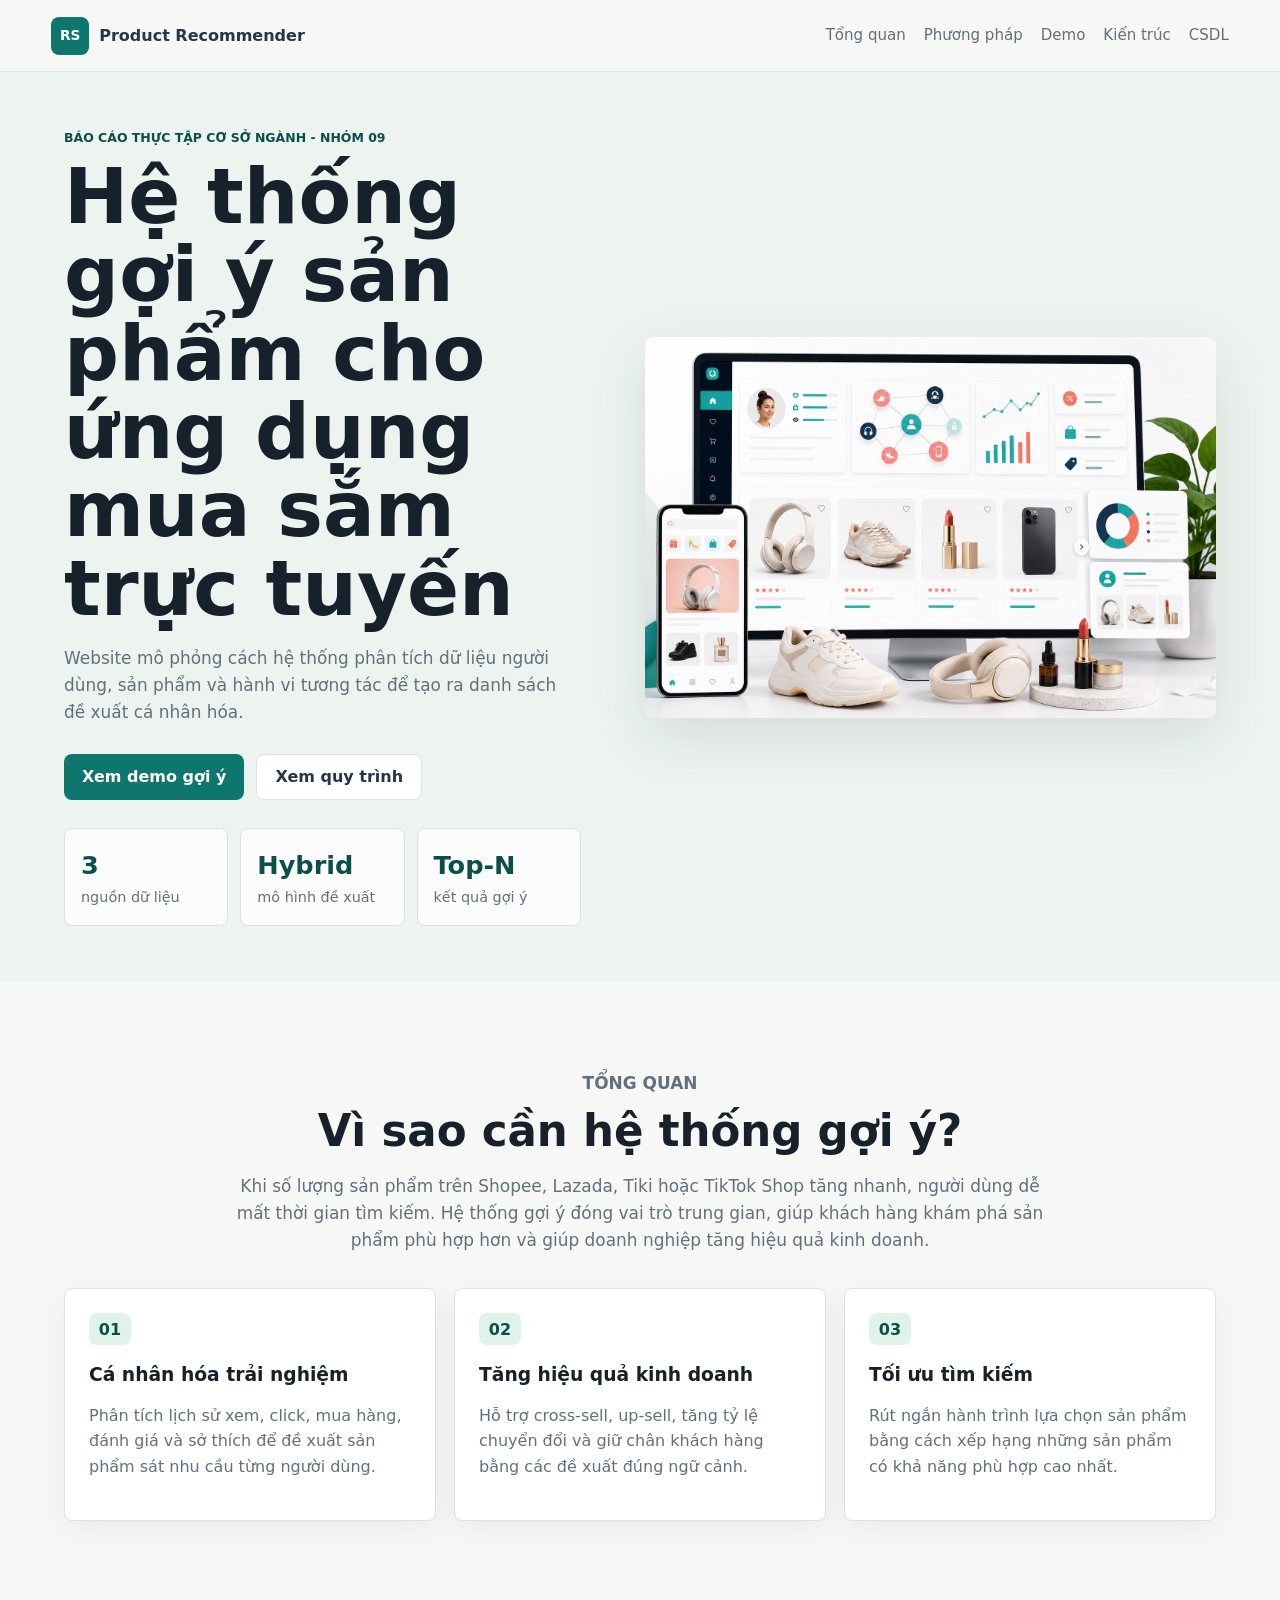
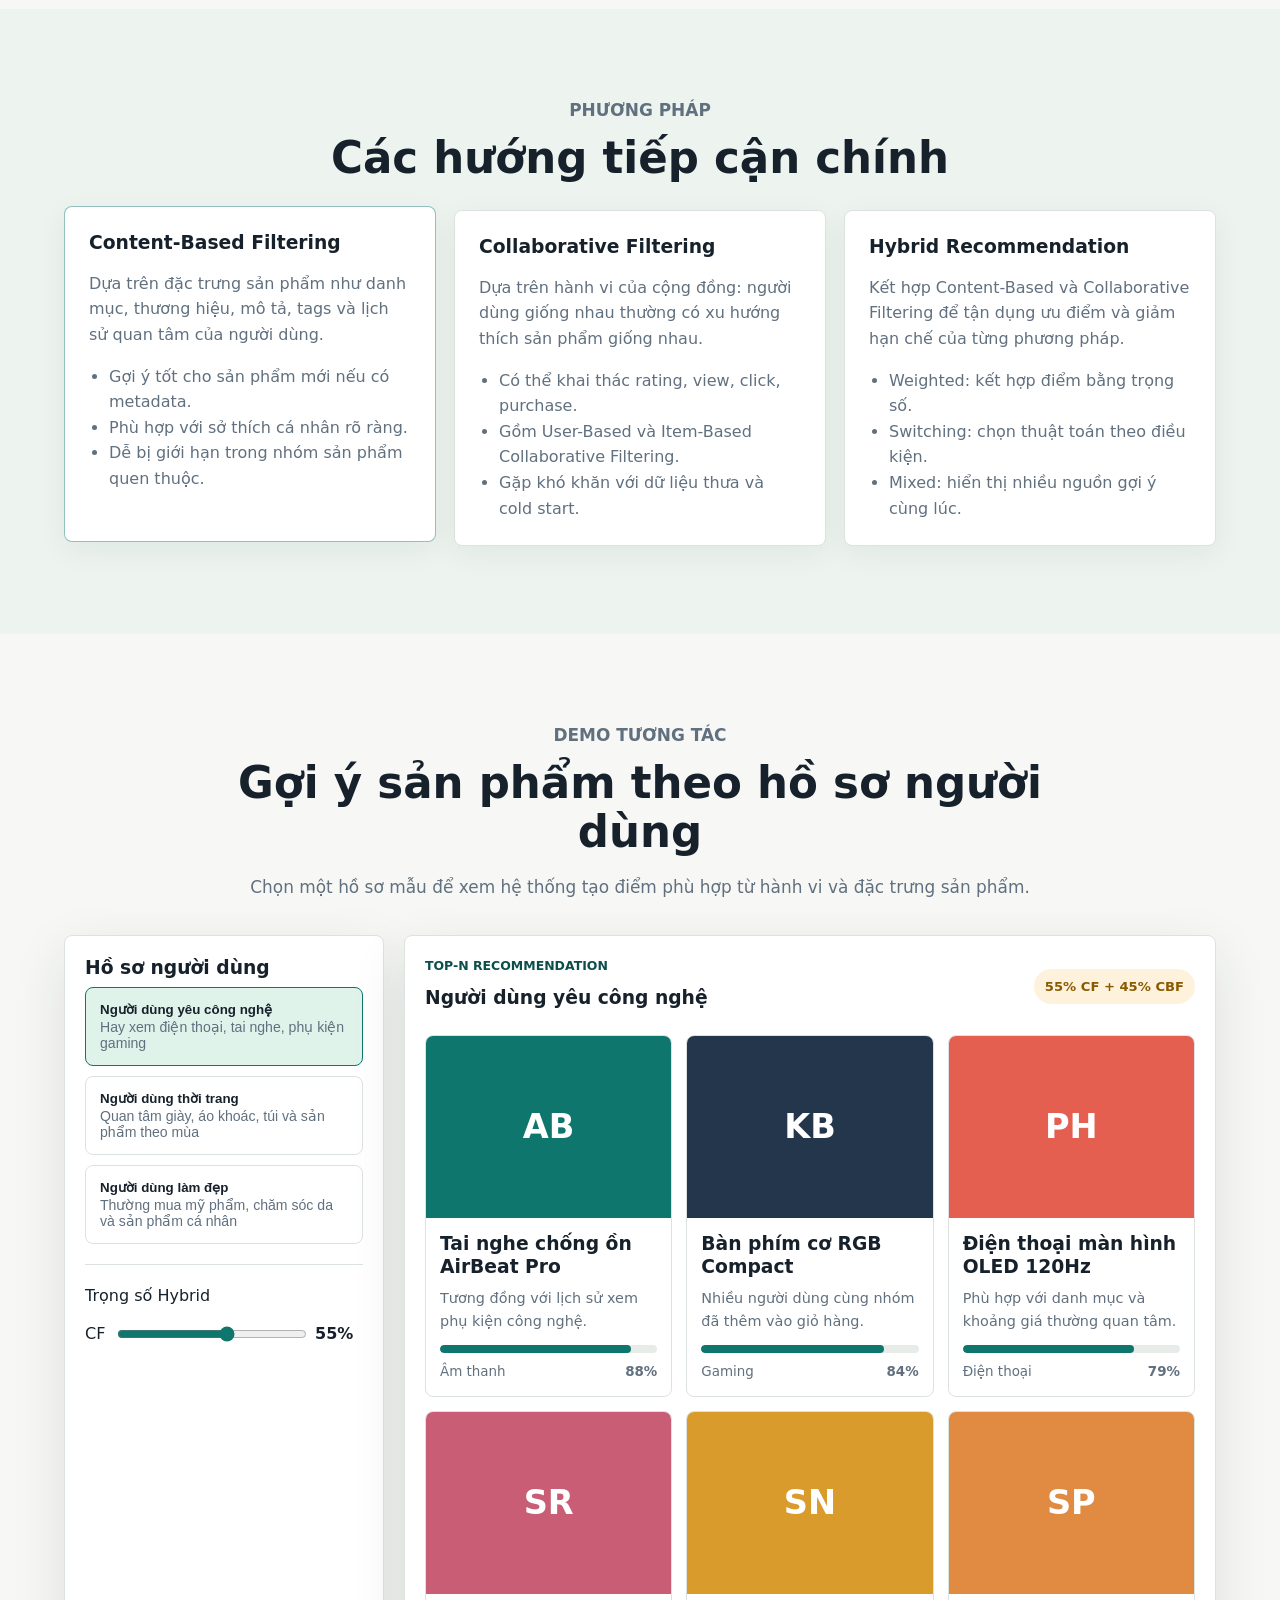
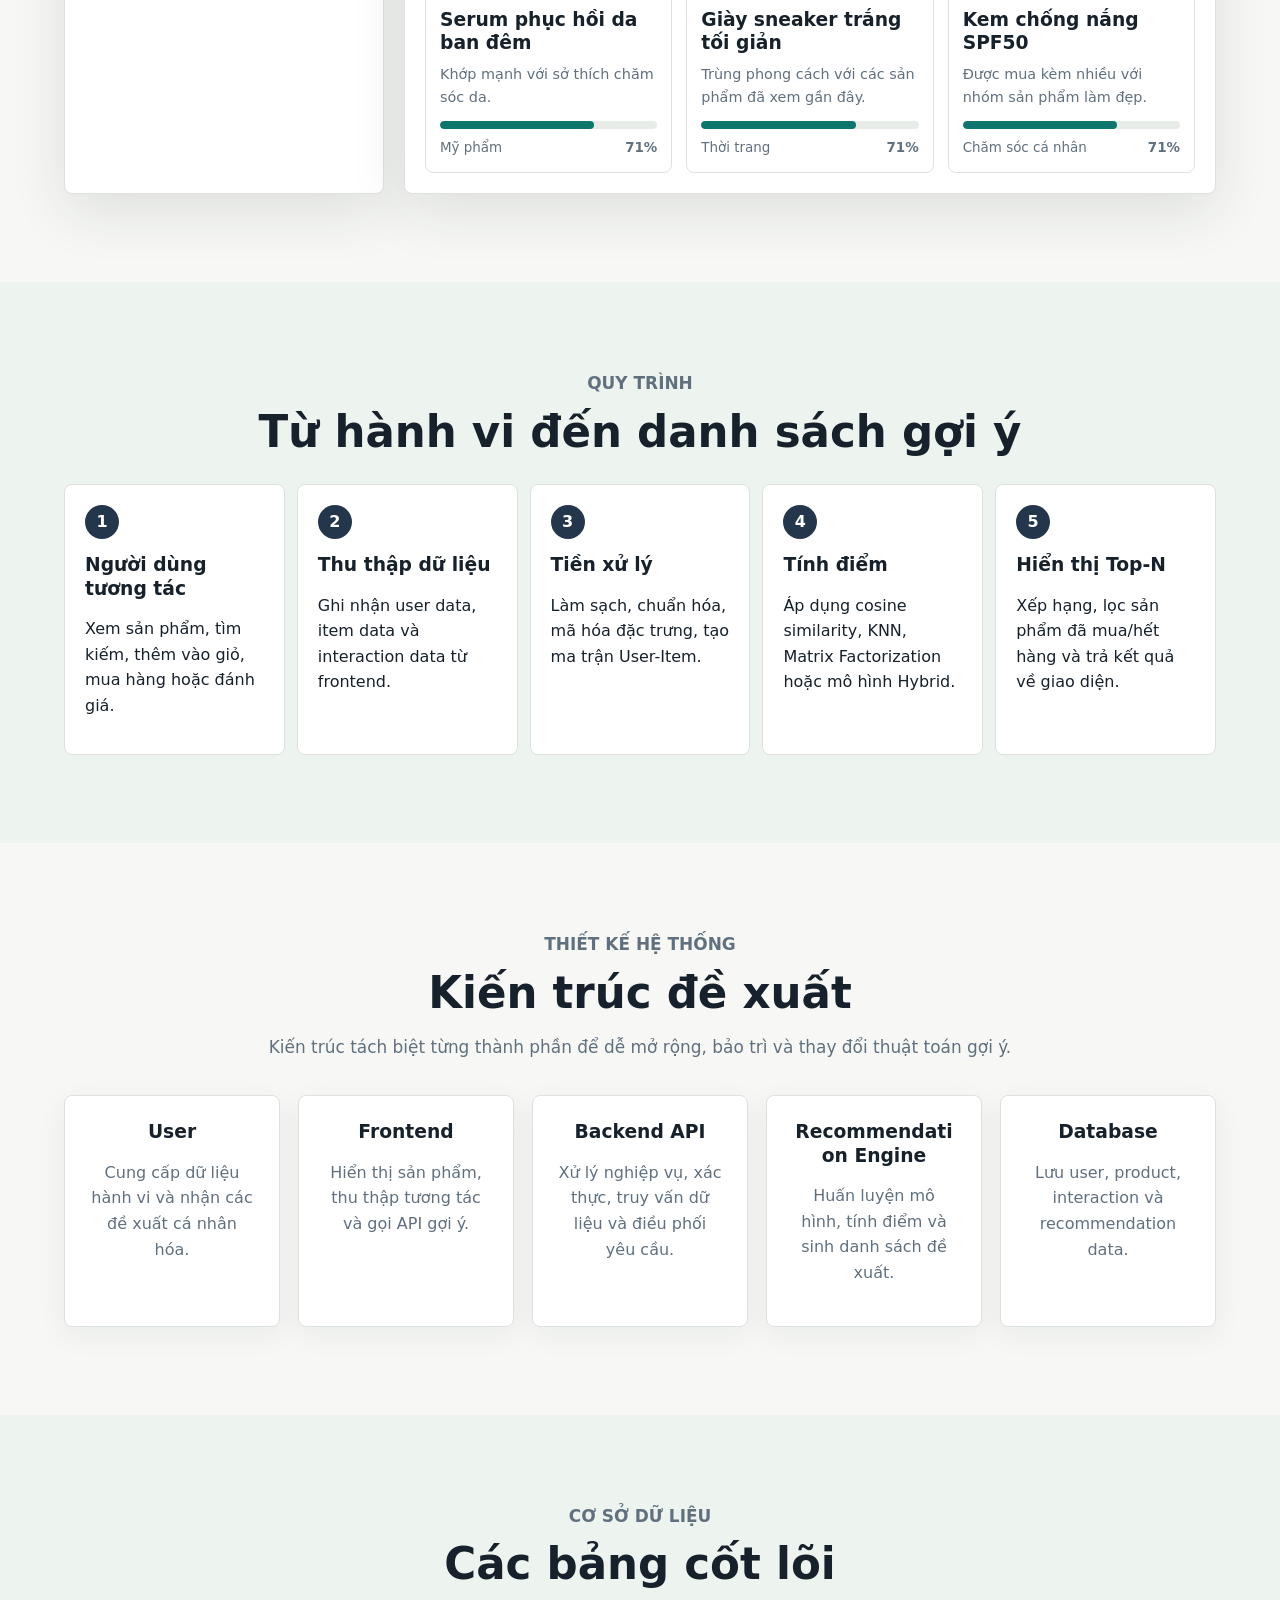
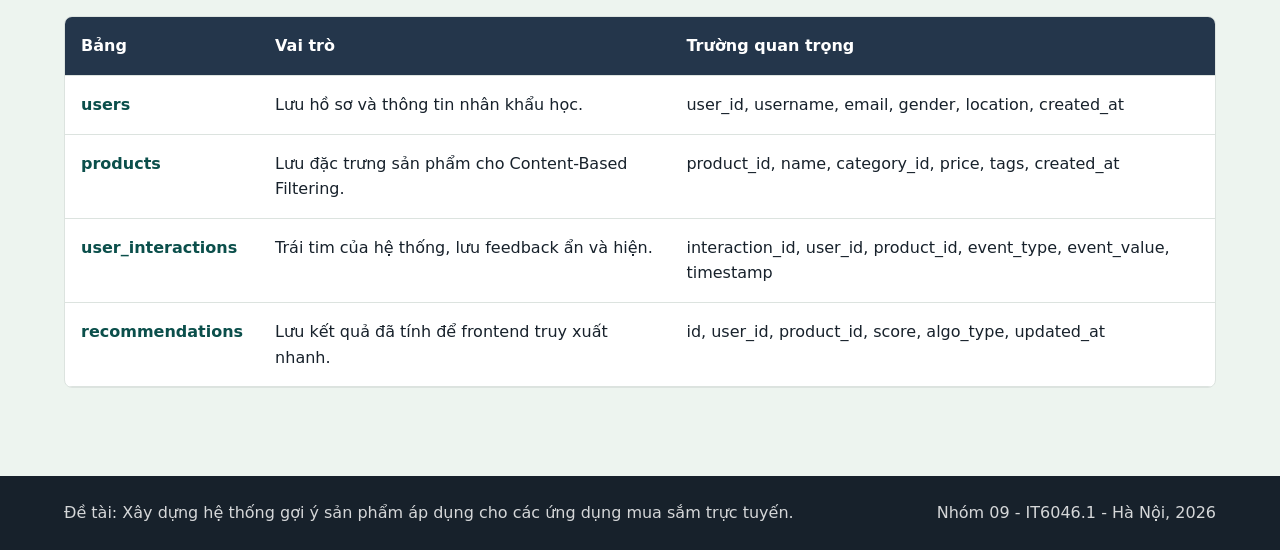
==== index.html @ 851f89ed "Add product recommendation website" ====
<!doctype html>
<html lang="vi">
  <head>
    <meta charset="UTF-8" />
    <meta name="viewport" content="width=device-width, initial-scale=1.0" />
    <title>Hệ thống gợi ý sản phẩm</title>
    <link rel="stylesheet" href="styles.css" />
  </head>
  <body>
    <header class="topbar">
      <a class="brand" href="#home" aria-label="Trang chủ">
        <span class="brand-mark">RS</span>
        <span>Product Recommender</span>
      </a>
      <nav aria-label="Điều hướng chính">
        <a href="#overview">Tổng quan</a>
        <a href="#methods">Phương pháp</a>
        <a href="#demo">Demo</a>
        <a href="#architecture">Kiến trúc</a>
        <a href="#database">CSDL</a>
      </nav>
    </header>

    <main id="home">
      <section class="hero section-band">
        <div class="hero-copy">
          <p class="eyebrow">Báo cáo thực tập cơ sở ngành - Nhóm 09</p>
          <h1>Hệ thống gợi ý sản phẩm cho ứng dụng mua sắm trực tuyến</h1>
          <p>
            Website mô phỏng cách hệ thống phân tích dữ liệu người dùng, sản phẩm và
            hành vi tương tác để tạo ra danh sách đề xuất cá nhân hóa.
          </p>
          <div class="hero-actions">
            <a class="primary-btn" href="#demo">Xem demo gợi ý</a>
            <a class="secondary-btn" href="#workflow">Xem quy trình</a>
          </div>
          <dl class="metrics" aria-label="Chỉ số nổi bật">
            <div>
              <dt>3</dt>
              <dd>nguồn dữ liệu</dd>
            </div>
            <div>
              <dt>Hybrid</dt>
              <dd>mô hình đề xuất</dd>
            </div>
            <div>
              <dt>Top-N</dt>
              <dd>kết quả gợi ý</dd>
            </div>
          </dl>
        </div>
        <figure class="hero-media">
          <img src="assets/recommendation-hero.png" alt="Giao diện minh họa hệ thống gợi ý sản phẩm" />
        </figure>
      </section>

      <section id="overview" class="section">
        <div class="section-heading">
          <p class="eyebrow">Tổng quan</p>
          <h2>Vì sao cần hệ thống gợi ý?</h2>
          <p>
            Khi số lượng sản phẩm trên Shopee, Lazada, Tiki hoặc TikTok Shop tăng nhanh,
            người dùng dễ mất thời gian tìm kiếm. Hệ thống gợi ý đóng vai trò trung gian,
            giúp khách hàng khám phá sản phẩm phù hợp hơn và giúp doanh nghiệp tăng hiệu
            quả kinh doanh.
          </p>
        </div>
        <div class="feature-grid">
          <article>
            <span class="mini-icon">01</span>
            <h3>Cá nhân hóa trải nghiệm</h3>
            <p>Phân tích lịch sử xem, click, mua hàng, đánh giá và sở thích để đề xuất sản phẩm sát nhu cầu từng người dùng.</p>
          </article>
          <article>
            <span class="mini-icon">02</span>
            <h3>Tăng hiệu quả kinh doanh</h3>
            <p>Hỗ trợ cross-sell, up-sell, tăng tỷ lệ chuyển đổi và giữ chân khách hàng bằng các đề xuất đúng ngữ cảnh.</p>
          </article>
          <article>
            <span class="mini-icon">03</span>
            <h3>Tối ưu tìm kiếm</h3>
            <p>Rút ngắn hành trình lựa chọn sản phẩm bằng cách xếp hạng những sản phẩm có khả năng phù hợp cao nhất.</p>
          </article>
        </div>
      </section>

      <section id="methods" class="section section-band">
        <div class="section-heading compact">
          <p class="eyebrow">Phương pháp</p>
          <h2>Các hướng tiếp cận chính</h2>
        </div>
        <div class="method-layout">
          <article class="method-card active" data-method="content">
            <h3>Content-Based Filtering</h3>
            <p>Dựa trên đặc trưng sản phẩm như danh mục, thương hiệu, mô tả, tags và lịch sử quan tâm của người dùng.</p>
            <ul>
              <li>Gợi ý tốt cho sản phẩm mới nếu có metadata.</li>
              <li>Phù hợp với sở thích cá nhân rõ ràng.</li>
              <li>Dễ bị giới hạn trong nhóm sản phẩm quen thuộc.</li>
            </ul>
          </article>
          <article class="method-card" data-method="collaborative">
            <h3>Collaborative Filtering</h3>
            <p>Dựa trên hành vi của cộng đồng: người dùng giống nhau thường có xu hướng thích sản phẩm giống nhau.</p>
            <ul>
              <li>Có thể khai thác rating, view, click, purchase.</li>
              <li>Gồm User-Based và Item-Based Collaborative Filtering.</li>
              <li>Gặp khó khăn với dữ liệu thưa và cold start.</li>
            </ul>
          </article>
          <article class="method-card" data-method="hybrid">
            <h3>Hybrid Recommendation</h3>
            <p>Kết hợp Content-Based và Collaborative Filtering để tận dụng ưu điểm và giảm hạn chế của từng phương pháp.</p>
            <ul>
              <li>Weighted: kết hợp điểm bằng trọng số.</li>
              <li>Switching: chọn thuật toán theo điều kiện.</li>
              <li>Mixed: hiển thị nhiều nguồn gợi ý cùng lúc.</li>
            </ul>
          </article>
        </div>
      </section>

      <section id="demo" class="section demo-section">
        <div class="section-heading">
          <p class="eyebrow">Demo tương tác</p>
          <h2>Gợi ý sản phẩm theo hồ sơ người dùng</h2>
          <p>Chọn một hồ sơ mẫu để xem hệ thống tạo điểm phù hợp từ hành vi và đặc trưng sản phẩm.</p>
        </div>
        <div class="demo-shell">
          <aside class="profile-panel" aria-label="Chọn hồ sơ người dùng">
            <h3>Hồ sơ người dùng</h3>
            <div class="profile-list" id="profileList"></div>
            <div class="score-box">
              <span>Trọng số Hybrid</span>
              <div class="weight-row">
                <label for="cfWeight">CF</label>
                <input id="cfWeight" type="range" min="20" max="80" value="55" />
                <strong id="weightValue">55%</strong>
              </div>
            </div>
          </aside>
          <section class="recommendation-panel" aria-live="polite">
            <div class="panel-header">
              <div>
                <p class="eyebrow">Top-N Recommendation</p>
                <h3 id="activeProfileName">Đang tải...</h3>
              </div>
              <span id="activeProfileTag" class="status-pill">Hybrid</span>
            </div>
            <div class="product-grid" id="productGrid"></div>
          </section>
        </div>
      </section>

      <section id="workflow" class="section section-band">
        <div class="section-heading compact">
          <p class="eyebrow">Quy trình</p>
          <h2>Từ hành vi đến danh sách gợi ý</h2>
        </div>
        <div class="timeline">
          <div><span>1</span><h3>Người dùng tương tác</h3><p>Xem sản phẩm, tìm kiếm, thêm vào giỏ, mua hàng hoặc đánh giá.</p></div>
          <div><span>2</span><h3>Thu thập dữ liệu</h3><p>Ghi nhận user data, item data và interaction data từ frontend.</p></div>
          <div><span>3</span><h3>Tiền xử lý</h3><p>Làm sạch, chuẩn hóa, mã hóa đặc trưng, tạo ma trận User-Item.</p></div>
          <div><span>4</span><h3>Tính điểm</h3><p>Áp dụng cosine similarity, KNN, Matrix Factorization hoặc mô hình Hybrid.</p></div>
          <div><span>5</span><h3>Hiển thị Top-N</h3><p>Xếp hạng, lọc sản phẩm đã mua/hết hàng và trả kết quả về giao diện.</p></div>
        </div>
      </section>

      <section id="architecture" class="section">
        <div class="section-heading">
          <p class="eyebrow">Thiết kế hệ thống</p>
          <h2>Kiến trúc đề xuất</h2>
          <p>Kiến trúc tách biệt từng thành phần để dễ mở rộng, bảo trì và thay đổi thuật toán gợi ý.</p>
        </div>
        <div class="architecture">
          <article><h3>User</h3><p>Cung cấp dữ liệu hành vi và nhận các đề xuất cá nhân hóa.</p></article>
          <article><h3>Frontend</h3><p>Hiển thị sản phẩm, thu thập tương tác và gọi API gợi ý.</p></article>
          <article><h3>Backend API</h3><p>Xử lý nghiệp vụ, xác thực, truy vấn dữ liệu và điều phối yêu cầu.</p></article>
          <article><h3>Recommendation Engine</h3><p>Huấn luyện mô hình, tính điểm và sinh danh sách đề xuất.</p></article>
          <article><h3>Database</h3><p>Lưu user, product, interaction và recommendation data.</p></article>
        </div>
      </section>

      <section id="database" class="section section-band">
        <div class="section-heading compact">
          <p class="eyebrow">Cơ sở dữ liệu</p>
          <h2>Các bảng cốt lõi</h2>
        </div>
        <div class="table-wrap">
          <table>
            <thead>
              <tr>
                <th>Bảng</th>
                <th>Vai trò</th>
                <th>Trường quan trọng</th>
              </tr>
            </thead>
            <tbody>
              <tr>
                <td>users</td>
                <td>Lưu hồ sơ và thông tin nhân khẩu học.</td>
                <td>user_id, username, email, gender, location, created_at</td>
              </tr>
              <tr>
                <td>products</td>
                <td>Lưu đặc trưng sản phẩm cho Content-Based Filtering.</td>
                <td>product_id, name, category_id, price, tags, created_at</td>
              </tr>
              <tr>
                <td>user_interactions</td>
                <td>Trái tim của hệ thống, lưu feedback ẩn và hiện.</td>
                <td>interaction_id, user_id, product_id, event_type, event_value, timestamp</td>
              </tr>
              <tr>
                <td>recommendations</td>
                <td>Lưu kết quả đã tính để frontend truy xuất nhanh.</td>
                <td>id, user_id, product_id, score, algo_type, updated_at</td>
              </tr>
            </tbody>
          </table>
        </div>
      </section>
    </main>

    <footer class="footer">
      <p>Đề tài: Xây dựng hệ thống gợi ý sản phẩm áp dụng cho các ứng dụng mua sắm trực tuyến.</p>
      <p>Nhóm 09 - IT6046.1 - Hà Nội, 2026</p>
    </footer>

    <script src="script.js"></script>
  </body>
</html>
---- styles.css ----
:root {
  --bg: #f7f8f5;
  --surface: #ffffff;
  --ink: #17212b;
  --muted: #61707f;
  --line: #dce3df;
  --teal: #0f766e;
  --teal-dark: #0b4f4b;
  --coral: #e45f4f;
  --amber: #d99b2b;
  --navy: #24364b;
  --mint: #dff3eb;
  --shadow: 0 18px 55px rgba(23, 33, 43, 0.11);
}

* {
  box-sizing: border-box;
}

html {
  scroll-behavior: smooth;
}

body {
  margin: 0;
  background: var(--bg);
  color: var(--ink);
  font-family: Inter, ui-sans-serif, system-ui, -apple-system, BlinkMacSystemFont, "Segoe UI", sans-serif;
  line-height: 1.6;
  overflow-x: hidden;
}

a {
  color: inherit;
  text-decoration: none;
}

.topbar {
  position: sticky;
  top: 0;
  z-index: 20;
  display: flex;
  align-items: center;
  justify-content: space-between;
  gap: 24px;
  min-height: 72px;
  padding: 12px clamp(18px, 4vw, 56px);
  background: rgba(247, 248, 245, 0.92);
  border-bottom: 1px solid rgba(220, 227, 223, 0.8);
  backdrop-filter: blur(18px);
}

.brand {
  display: inline-flex;
  align-items: center;
  gap: 10px;
  font-weight: 800;
  color: var(--navy);
}

.brand-mark {
  display: grid;
  place-items: center;
  width: 38px;
  height: 38px;
  border-radius: 8px;
  background: var(--teal);
  color: white;
  font-size: 0.86rem;
}

nav {
  display: flex;
  flex-wrap: wrap;
  justify-content: flex-end;
  gap: 8px 18px;
  color: var(--muted);
  font-size: 0.94rem;
}

nav a:hover {
  color: var(--teal-dark);
}

.section,
.section-band {
  padding: clamp(52px, 7vw, 88px) clamp(18px, 5vw, 72px);
}

.section-band {
  background: #edf4ef;
}

.hero {
  display: grid;
  grid-template-columns: minmax(0, 0.95fr) minmax(360px, 1.05fr);
  align-items: center;
  gap: clamp(30px, 5vw, 68px);
  min-height: calc(100vh - 72px);
  padding-top: clamp(34px, 5vw, 56px);
  padding-bottom: clamp(34px, 5vw, 56px);
}

.hero-copy {
  max-width: 690px;
}

.eyebrow {
  margin: 0 0 10px;
  color: var(--teal-dark);
  font-size: 0.78rem;
  font-weight: 800;
  letter-spacing: 0;
  text-transform: uppercase;
}

h1,
h2,
h3,
p {
  overflow-wrap: anywhere;
}

h1 {
  margin: 0;
  font-size: clamp(2.25rem, 6vw, 5.2rem);
  line-height: 1.02;
  letter-spacing: 0;
  color: var(--ink);
}

h2 {
  margin: 0;
  font-size: clamp(1.8rem, 3.4vw, 3rem);
  line-height: 1.12;
  letter-spacing: 0;
}

h3 {
  margin: 0 0 8px;
  line-height: 1.25;
}

.hero-copy > p:not(.eyebrow),
.section-heading p {
  color: var(--muted);
  font-size: 1.06rem;
}

.hero-actions {
  display: flex;
  flex-wrap: wrap;
  gap: 12px;
  margin: 28px 0;
}

.primary-btn,
.secondary-btn {
  display: inline-flex;
  align-items: center;
  justify-content: center;
  min-height: 46px;
  padding: 0 18px;
  border-radius: 8px;
  font-weight: 800;
}

.primary-btn {
  background: var(--teal);
  color: #fff;
}

.secondary-btn {
  border: 1px solid var(--line);
  background: #fff;
  color: var(--navy);
}

.metrics {
  display: grid;
  grid-template-columns: repeat(3, minmax(0, 1fr));
  gap: 12px;
  max-width: 560px;
  margin: 0;
}

.metrics div {
  padding: 16px;
  border: 1px solid var(--line);
  border-radius: 8px;
  background: rgba(255, 255, 255, 0.78);
}

.metrics dt {
  font-size: clamp(1.35rem, 2vw, 1.8rem);
  font-weight: 900;
  color: var(--teal-dark);
}

.metrics dd {
  margin: 0;
  color: var(--muted);
  font-size: 0.9rem;
}

.hero-media {
  margin: 0;
}

.hero-media img {
  display: block;
  width: 100%;
  min-height: 360px;
  max-height: 640px;
  object-fit: cover;
  border-radius: 8px;
  box-shadow: var(--shadow);
}

.section-heading {
  max-width: 820px;
  margin: 0 auto 34px;
  text-align: center;
}

.section-heading.compact {
  margin-bottom: 28px;
}

.feature-grid,
.method-layout,
.architecture {
  display: grid;
  grid-template-columns: repeat(3, minmax(0, 1fr));
  gap: 18px;
  max-width: 1180px;
  margin: 0 auto;
}

.feature-grid article,
.method-card,
.architecture article {
  min-height: 100%;
  padding: 24px;
  border: 1px solid var(--line);
  border-radius: 8px;
  background: var(--surface);
  box-shadow: 0 8px 30px rgba(23, 33, 43, 0.06);
}

.mini-icon {
  display: inline-grid;
  place-items: center;
  width: 42px;
  height: 32px;
  margin-bottom: 18px;
  border-radius: 8px;
  background: var(--mint);
  color: var(--teal-dark);
  font-weight: 900;
}

article p,
article li {
  color: var(--muted);
}

.method-card {
  cursor: pointer;
  transition: transform 180ms ease, border-color 180ms ease;
}

.method-card:hover,
.method-card.active {
  transform: translateY(-4px);
  border-color: rgba(15, 118, 110, 0.45);
}

.method-card ul {
  margin: 16px 0 0;
  padding-left: 20px;
}

.demo-shell {
  display: grid;
  grid-template-columns: 320px minmax(0, 1fr);
  gap: 20px;
  max-width: 1180px;
  margin: 0 auto;
}

.profile-panel,
.recommendation-panel {
  border: 1px solid var(--line);
  border-radius: 8px;
  background: var(--surface);
  box-shadow: var(--shadow);
}

.profile-panel {
  padding: 20px;
}

.profile-list {
  display: grid;
  gap: 10px;
}

.profile-button {
  width: 100%;
  padding: 14px;
  border: 1px solid var(--line);
  border-radius: 8px;
  background: #fff;
  color: var(--ink);
  text-align: left;
  cursor: pointer;
}

.profile-button strong {
  display: block;
  margin-bottom: 2px;
}

.profile-button span {
  color: var(--muted);
  font-size: 0.88rem;
}

.profile-button.active {
  border-color: var(--teal);
  background: var(--mint);
}

.score-box {
  margin-top: 20px;
  padding-top: 18px;
  border-top: 1px solid var(--line);
}

.weight-row {
  display: grid;
  grid-template-columns: auto minmax(0, 1fr) 48px;
  align-items: center;
  gap: 10px;
  margin-top: 12px;
}

input[type="range"] {
  width: 100%;
  accent-color: var(--teal);
}

.recommendation-panel {
  padding: 20px;
}

.panel-header {
  display: flex;
  align-items: center;
  justify-content: space-between;
  gap: 16px;
  margin-bottom: 18px;
}

.status-pill {
  flex: 0 0 auto;
  padding: 7px 11px;
  border-radius: 999px;
  background: #fff2dd;
  color: #8a5a00;
  font-weight: 800;
  font-size: 0.82rem;
}

.product-grid {
  display: grid;
  grid-template-columns: repeat(3, minmax(0, 1fr));
  gap: 14px;
}

.product-card {
  overflow: hidden;
  border: 1px solid var(--line);
  border-radius: 8px;
  background: #fff;
}

.product-art {
  display: grid;
  place-items: center;
  aspect-ratio: 1.35 / 1;
  color: white;
  font-size: 2.1rem;
  font-weight: 900;
}

.product-body {
  padding: 14px;
}

.product-body p {
  min-height: 45px;
  margin: 0 0 12px;
  color: var(--muted);
  font-size: 0.9rem;
}

.score-meter {
  height: 8px;
  overflow: hidden;
  border-radius: 999px;
  background: #e8ece8;
}

.score-meter span {
  display: block;
  height: 100%;
  border-radius: inherit;
  background: var(--teal);
}

.score-line {
  display: flex;
  justify-content: space-between;
  margin-top: 8px;
  color: var(--muted);
  font-size: 0.84rem;
}

.timeline {
  display: grid;
  grid-template-columns: repeat(5, minmax(0, 1fr));
  gap: 12px;
  max-width: 1180px;
  margin: 0 auto;
}

.timeline div {
  position: relative;
  padding: 20px;
  border: 1px solid var(--line);
  border-radius: 8px;
  background: #fff;
}

.timeline span {
  display: grid;
  place-items: center;
  width: 34px;
  height: 34px;
  margin-bottom: 14px;
  border-radius: 50%;
  background: var(--navy);
  color: #fff;
  font-weight: 900;
}

.architecture {
  grid-template-columns: repeat(5, minmax(0, 1fr));
}

.architecture article {
  text-align: center;
}

.table-wrap {
  max-width: 1180px;
  margin: 0 auto;
  overflow-x: auto;
  border: 1px solid var(--line);
  border-radius: 8px;
  background: #fff;
}

table {
  width: 100%;
  min-width: 760px;
  border-collapse: collapse;
}

th,
td {
  padding: 16px;
  border-bottom: 1px solid var(--line);
  text-align: left;
  vertical-align: top;
}

th {
  background: var(--navy);
  color: #fff;
}

td:first-child {
  color: var(--teal-dark);
  font-weight: 900;
}

.footer {
  display: flex;
  flex-wrap: wrap;
  justify-content: space-between;
  gap: 12px;
  padding: 24px clamp(18px, 5vw, 72px);
  background: var(--ink);
  color: rgba(255, 255, 255, 0.82);
}

.footer p {
  margin: 0;
}

@media (max-width: 980px) {
  .hero,
  .demo-shell {
    grid-template-columns: 1fr;
  }

  .hero {
    min-height: auto;
  }

  .feature-grid,
  .method-layout,
  .architecture,
  .timeline,
  .product-grid {
    grid-template-columns: repeat(2, minmax(0, 1fr));
  }
}

@media (max-width: 720px) {
  .topbar {
    align-items: flex-start;
    flex-direction: column;
    overflow: hidden;
  }

  nav {
    justify-content: flex-start;
    width: 100%;
    max-width: 100%;
    flex-wrap: nowrap;
    gap: 14px;
    overflow-x: auto;
    font-size: 0.9rem;
    scrollbar-width: none;
  }

  nav::-webkit-scrollbar {
    display: none;
  }

  .metrics,
  .feature-grid,
  .method-layout,
  .architecture,
  .timeline,
  .product-grid {
    grid-template-columns: 1fr;
  }

  .hero-media img {
    min-height: 260px;
  }

  .hero {
    padding-top: 36px;
  }

  .hero-copy,
  .section-heading {
    width: calc(100vw - 48px);
    max-width: calc(100vw - 48px);
  }

  h1 {
    max-width: 100%;
    font-size: 1.96rem;
    line-height: 1.12;
  }

  .hero-copy > p:not(.eyebrow),
  .section-heading p {
    font-size: 1rem;
  }

  .panel-header {
    align-items: flex-start;
    flex-direction: column;
  }
}

@media (max-width: 480px) {
  .hero-copy,
  .section-heading {
    width: 330px;
    max-width: calc(100vw - 48px);
  }

  h1 {
    font-size: 1.72rem;
  }
}
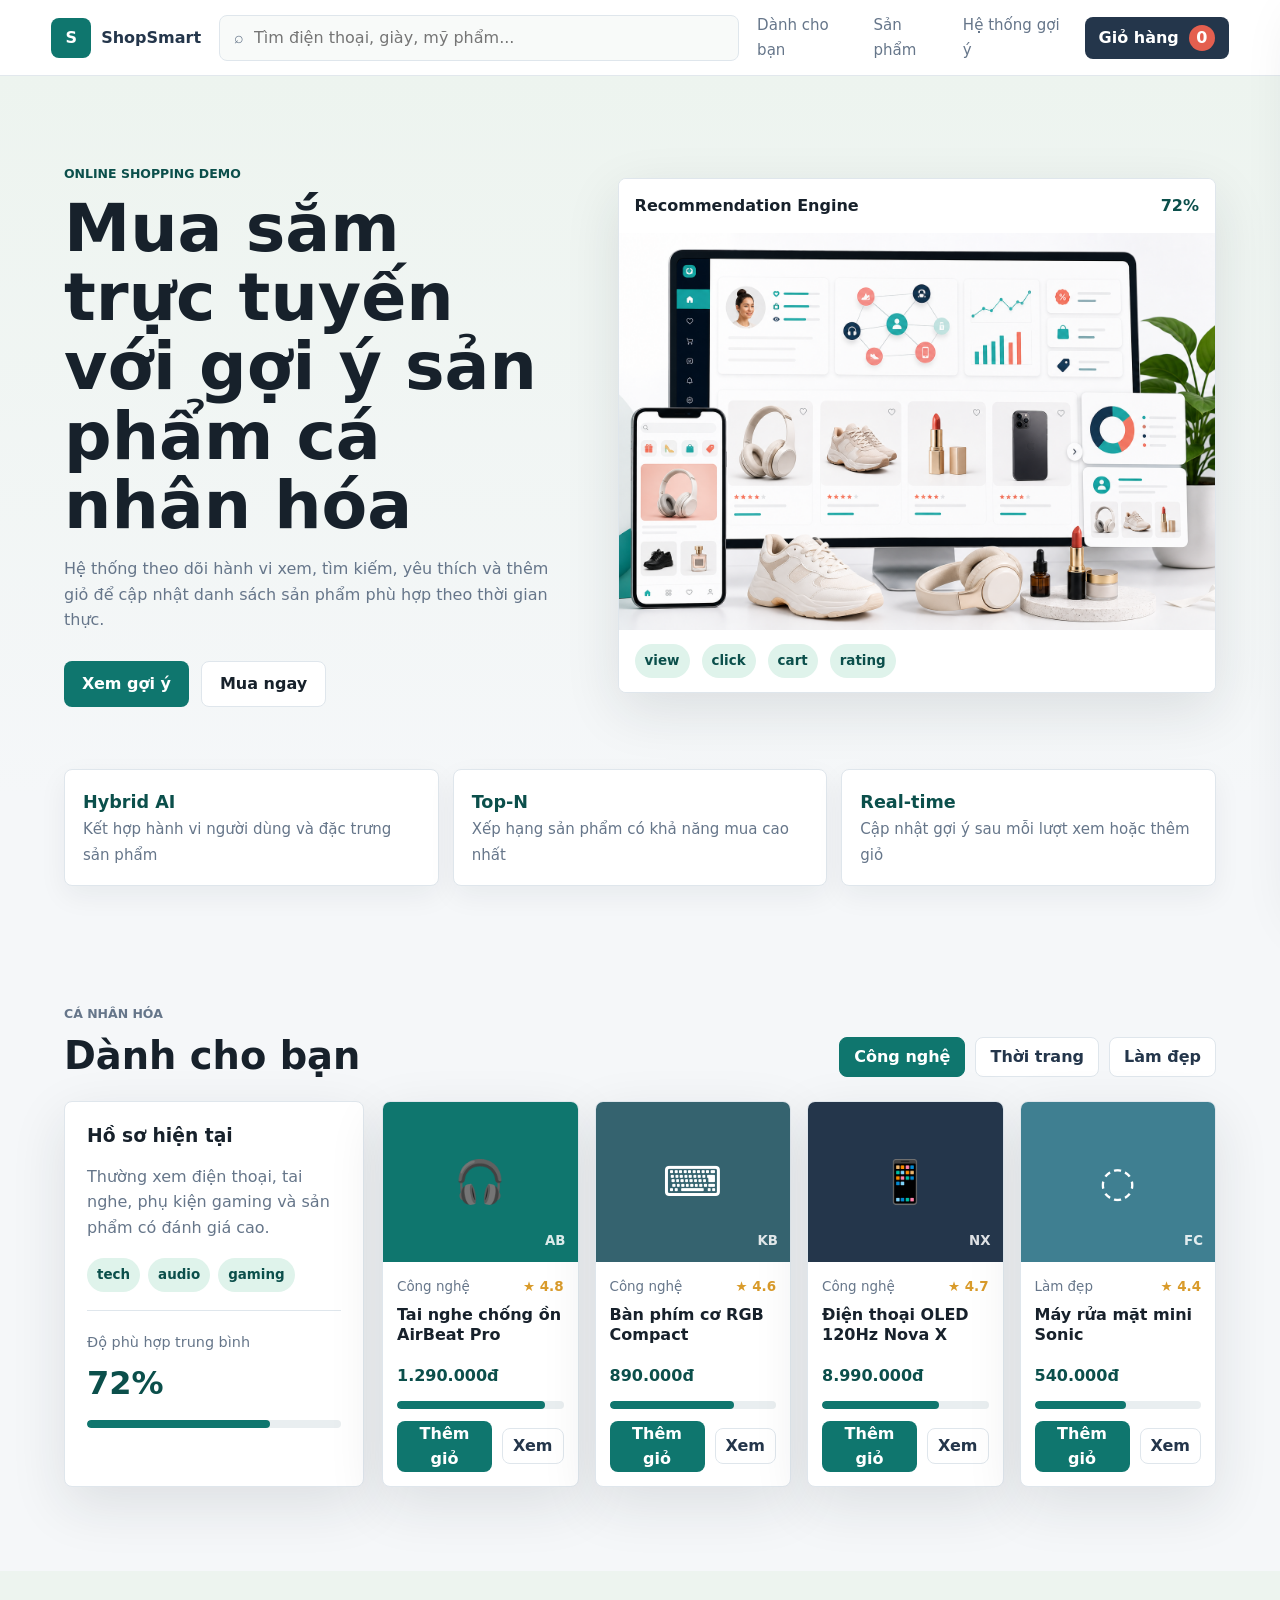
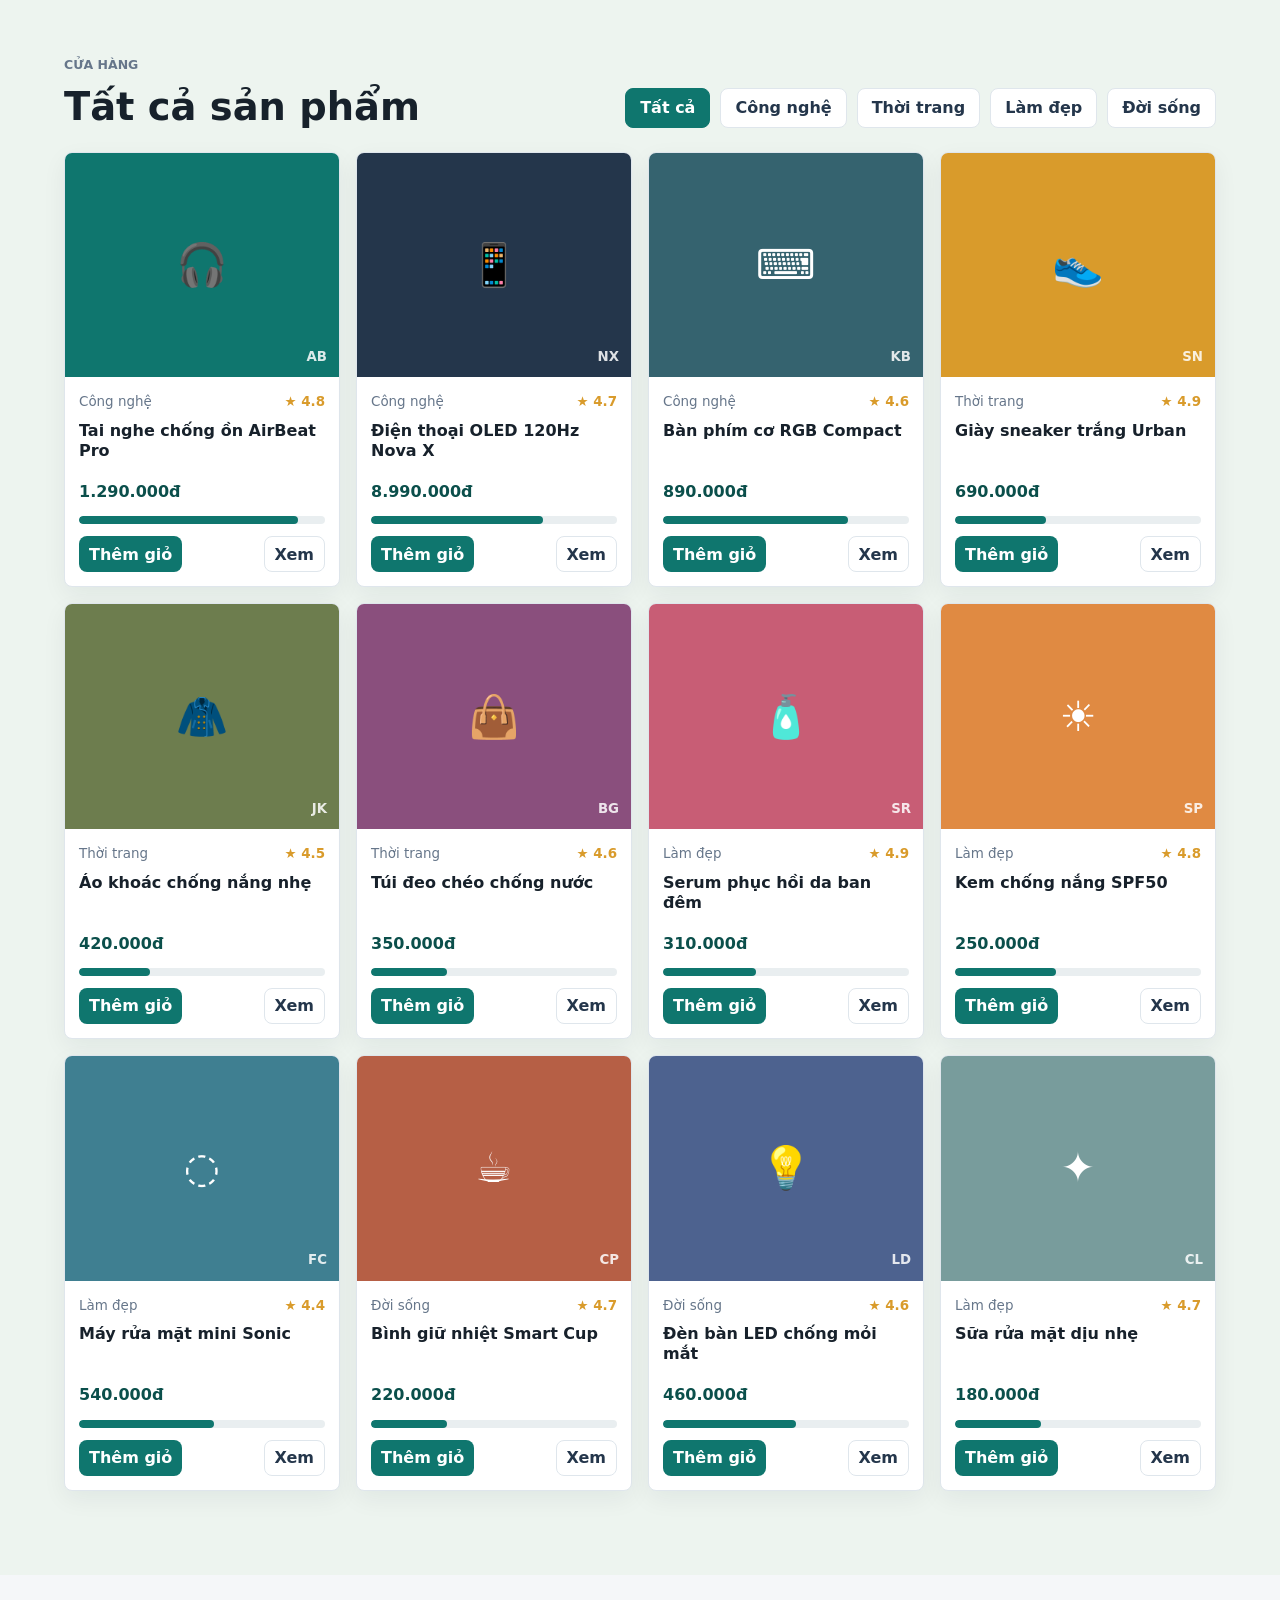
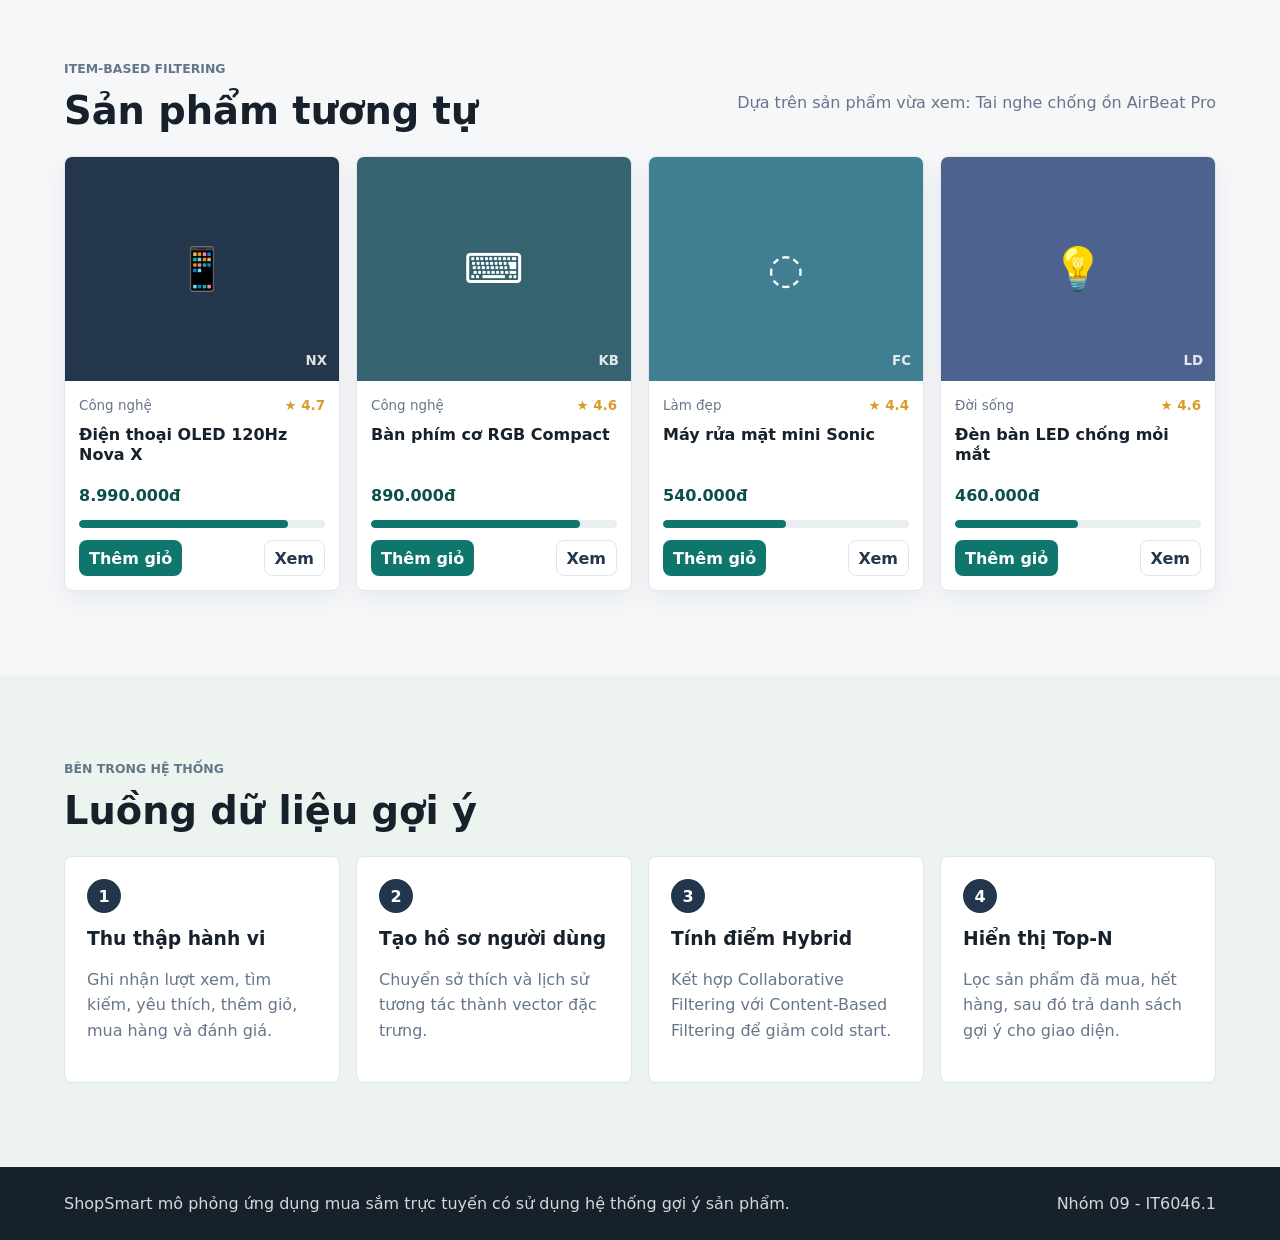
==== commit 8f0b1774: "Turn demo into shopping recommendation page" ====
--- a/index.html
+++ b/index.html
@@ -3,228 +3,172 @@
   <head>
     <meta charset="UTF-8" />
     <meta name="viewport" content="width=device-width, initial-scale=1.0" />
-    <title>Hệ thống gợi ý sản phẩm</title>
+    <title>ShopSmart - Mua sắm có gợi ý thông minh</title>
     <link rel="stylesheet" href="styles.css" />
   </head>
   <body>
-    <header class="topbar">
-      <a class="brand" href="#home" aria-label="Trang chủ">
-        <span class="brand-mark">RS</span>
-        <span>Product Recommender</span>
+    <header class="shop-header">
+      <a class="brand" href="#home" aria-label="ShopSmart">
+        <span class="brand-mark">S</span>
+        <span>ShopSmart</span>
       </a>
-      <nav aria-label="Điều hướng chính">
-        <a href="#overview">Tổng quan</a>
-        <a href="#methods">Phương pháp</a>
-        <a href="#demo">Demo</a>
-        <a href="#architecture">Kiến trúc</a>
-        <a href="#database">CSDL</a>
+
+      <form class="search-bar" role="search">
+        <span aria-hidden="true">⌕</span>
+        <input id="searchInput" type="search" placeholder="Tìm điện thoại, giày, mỹ phẩm..." />
+      </form>
+
+      <nav class="main-nav" aria-label="Điều hướng">
+        <a href="#recommendations">Dành cho bạn</a>
+        <a href="#products">Sản phẩm</a>
+        <a href="#engine">Hệ thống gợi ý</a>
       </nav>
+
+      <button class="cart-button" type="button" aria-label="Giỏ hàng">
+        <span>Giỏ hàng</span>
+        <strong id="cartCount">0</strong>
+      </button>
     </header>
 
     <main id="home">
-      <section class="hero section-band">
+      <section class="store-hero">
         <div class="hero-copy">
-          <p class="eyebrow">Báo cáo thực tập cơ sở ngành - Nhóm 09</p>
-          <h1>Hệ thống gợi ý sản phẩm cho ứng dụng mua sắm trực tuyến</h1>
+          <p class="eyebrow">Online shopping demo</p>
+          <h1>Mua sắm trực tuyến với gợi ý sản phẩm cá nhân hóa</h1>
           <p>
-            Website mô phỏng cách hệ thống phân tích dữ liệu người dùng, sản phẩm và
-            hành vi tương tác để tạo ra danh sách đề xuất cá nhân hóa.
+            Hệ thống theo dõi hành vi xem, tìm kiếm, yêu thích và thêm giỏ để cập nhật
+            danh sách sản phẩm phù hợp theo thời gian thực.
           </p>
           <div class="hero-actions">
-            <a class="primary-btn" href="#demo">Xem demo gợi ý</a>
-            <a class="secondary-btn" href="#workflow">Xem quy trình</a>
+            <a class="primary-btn" href="#recommendations">Xem gợi ý</a>
+            <a class="secondary-btn" href="#products">Mua ngay</a>
           </div>
-          <dl class="metrics" aria-label="Chỉ số nổi bật">
-            <div>
-              <dt>3</dt>
-              <dd>nguồn dữ liệu</dd>
-            </div>
-            <div>
-              <dt>Hybrid</dt>
-              <dd>mô hình đề xuất</dd>
-            </div>
-            <div>
-              <dt>Top-N</dt>
-              <dd>kết quả gợi ý</dd>
-            </div>
-          </dl>
         </div>
-        <figure class="hero-media">
-          <img src="assets/recommendation-hero.png" alt="Giao diện minh họa hệ thống gợi ý sản phẩm" />
-        </figure>
-      </section>
-
-      <section id="overview" class="section">
-        <div class="section-heading">
-          <p class="eyebrow">Tổng quan</p>
-          <h2>Vì sao cần hệ thống gợi ý?</h2>
-          <p>
-            Khi số lượng sản phẩm trên Shopee, Lazada, Tiki hoặc TikTok Shop tăng nhanh,
-            người dùng dễ mất thời gian tìm kiếm. Hệ thống gợi ý đóng vai trò trung gian,
-            giúp khách hàng khám phá sản phẩm phù hợp hơn và giúp doanh nghiệp tăng hiệu
-            quả kinh doanh.
-          </p>
-        </div>
-        <div class="feature-grid">
-          <article>
-            <span class="mini-icon">01</span>
-            <h3>Cá nhân hóa trải nghiệm</h3>
-            <p>Phân tích lịch sử xem, click, mua hàng, đánh giá và sở thích để đề xuất sản phẩm sát nhu cầu từng người dùng.</p>
-          </article>
-          <article>
-            <span class="mini-icon">02</span>
-            <h3>Tăng hiệu quả kinh doanh</h3>
-            <p>Hỗ trợ cross-sell, up-sell, tăng tỷ lệ chuyển đổi và giữ chân khách hàng bằng các đề xuất đúng ngữ cảnh.</p>
-          </article>
-          <article>
-            <span class="mini-icon">03</span>
-            <h3>Tối ưu tìm kiếm</h3>
-            <p>Rút ngắn hành trình lựa chọn sản phẩm bằng cách xếp hạng những sản phẩm có khả năng phù hợp cao nhất.</p>
-          </article>
+        <div class="hero-dashboard" aria-label="Bảng mô phỏng gợi ý">
+          <div class="hero-dashboard-top">
+            <span>Recommendation Engine</span>
+            <strong id="heroScore">92%</strong>
+          </div>
+          <img src="assets/recommendation-hero.png" alt="Giao diện mua sắm trực tuyến có hệ thống gợi ý" />
+          <div class="signal-row">
+            <span>view</span>
+            <span>click</span>
+            <span>cart</span>
+            <span>rating</span>
+          </div>
         </div>
       </section>
 
-      <section id="methods" class="section section-band">
-        <div class="section-heading compact">
-          <p class="eyebrow">Phương pháp</p>
-          <h2>Các hướng tiếp cận chính</h2>
+      <section class="quick-strip" aria-label="Điểm nổi bật">
+        <article>
+          <strong>Hybrid AI</strong>
+          <span>Kết hợp hành vi người dùng và đặc trưng sản phẩm</span>
+        </article>
+        <article>
+          <strong>Top-N</strong>
+          <span>Xếp hạng sản phẩm có khả năng mua cao nhất</span>
+        </article>
+        <article>
+          <strong>Real-time</strong>
+          <span>Cập nhật gợi ý sau mỗi lượt xem hoặc thêm giỏ</span>
+        </article>
+      </section>
+
+      <section id="recommendations" class="shop-section">
+        <div class="section-title">
+          <div>
+            <p class="eyebrow">Cá nhân hóa</p>
+            <h2>Dành cho bạn</h2>
+          </div>
+          <div class="profile-switcher" id="profileSwitcher" aria-label="Chọn hồ sơ mua sắm"></div>
         </div>
-        <div class="method-layout">
-          <article class="method-card active" data-method="content">
-            <h3>Content-Based Filtering</h3>
-            <p>Dựa trên đặc trưng sản phẩm như danh mục, thương hiệu, mô tả, tags và lịch sử quan tâm của người dùng.</p>
-            <ul>
-              <li>Gợi ý tốt cho sản phẩm mới nếu có metadata.</li>
-              <li>Phù hợp với sở thích cá nhân rõ ràng.</li>
-              <li>Dễ bị giới hạn trong nhóm sản phẩm quen thuộc.</li>
-            </ul>
-          </article>
-          <article class="method-card" data-method="collaborative">
-            <h3>Collaborative Filtering</h3>
-            <p>Dựa trên hành vi của cộng đồng: người dùng giống nhau thường có xu hướng thích sản phẩm giống nhau.</p>
-            <ul>
-              <li>Có thể khai thác rating, view, click, purchase.</li>
-              <li>Gồm User-Based và Item-Based Collaborative Filtering.</li>
-              <li>Gặp khó khăn với dữ liệu thưa và cold start.</li>
-            </ul>
-          </article>
-          <article class="method-card" data-method="hybrid">
-            <h3>Hybrid Recommendation</h3>
-            <p>Kết hợp Content-Based và Collaborative Filtering để tận dụng ưu điểm và giảm hạn chế của từng phương pháp.</p>
-            <ul>
-              <li>Weighted: kết hợp điểm bằng trọng số.</li>
-              <li>Switching: chọn thuật toán theo điều kiện.</li>
-              <li>Mixed: hiển thị nhiều nguồn gợi ý cùng lúc.</li>
-            </ul>
-          </article>
+
+        <div class="recommendation-layout">
+          <aside class="insight-panel">
+            <h3>Hồ sơ hiện tại</h3>
+            <p id="profileDescription">Đang phân tích...</p>
+            <div class="preference-tags" id="preferenceTags"></div>
+            <div class="engine-meter">
+              <span>Độ phù hợp trung bình</span>
+              <strong id="fitScore">0%</strong>
+              <div><span id="fitBar"></span></div>
+            </div>
+          </aside>
+          <div class="recommendation-grid" id="recommendationGrid"></div>
         </div>
       </section>
 
-      <section id="demo" class="section demo-section">
-        <div class="section-heading">
-          <p class="eyebrow">Demo tương tác</p>
-          <h2>Gợi ý sản phẩm theo hồ sơ người dùng</h2>
-          <p>Chọn một hồ sơ mẫu để xem hệ thống tạo điểm phù hợp từ hành vi và đặc trưng sản phẩm.</p>
+      <section id="products" class="shop-section muted-section">
+        <div class="section-title">
+          <div>
+            <p class="eyebrow">Cửa hàng</p>
+            <h2>Tất cả sản phẩm</h2>
+          </div>
+          <div class="category-tabs" id="categoryTabs" aria-label="Lọc danh mục"></div>
         </div>
-        <div class="demo-shell">
-          <aside class="profile-panel" aria-label="Chọn hồ sơ người dùng">
-            <h3>Hồ sơ người dùng</h3>
-            <div class="profile-list" id="profileList"></div>
-            <div class="score-box">
-              <span>Trọng số Hybrid</span>
-              <div class="weight-row">
-                <label for="cfWeight">CF</label>
-                <input id="cfWeight" type="range" min="20" max="80" value="55" />
-                <strong id="weightValue">55%</strong>
-              </div>
-            </div>
-          </aside>
-          <section class="recommendation-panel" aria-live="polite">
-            <div class="panel-header">
-              <div>
-                <p class="eyebrow">Top-N Recommendation</p>
-                <h3 id="activeProfileName">Đang tải...</h3>
-              </div>
-              <span id="activeProfileTag" class="status-pill">Hybrid</span>
-            </div>
-            <div class="product-grid" id="productGrid"></div>
-          </section>
-        </div>
+        <div class="product-grid" id="productGrid"></div>
       </section>
 
-      <section id="workflow" class="section section-band">
-        <div class="section-heading compact">
-          <p class="eyebrow">Quy trình</p>
-          <h2>Từ hành vi đến danh sách gợi ý</h2>
+      <section class="shop-section">
+        <div class="section-title">
+          <div>
+            <p class="eyebrow">Item-Based Filtering</p>
+            <h2>Sản phẩm tương tự</h2>
+          </div>
+          <p class="section-note" id="similarNote">Nhấp vào một sản phẩm để xem gợi ý liên quan.</p>
         </div>
-        <div class="timeline">
-          <div><span>1</span><h3>Người dùng tương tác</h3><p>Xem sản phẩm, tìm kiếm, thêm vào giỏ, mua hàng hoặc đánh giá.</p></div>
-          <div><span>2</span><h3>Thu thập dữ liệu</h3><p>Ghi nhận user data, item data và interaction data từ frontend.</p></div>
-          <div><span>3</span><h3>Tiền xử lý</h3><p>Làm sạch, chuẩn hóa, mã hóa đặc trưng, tạo ma trận User-Item.</p></div>
-          <div><span>4</span><h3>Tính điểm</h3><p>Áp dụng cosine similarity, KNN, Matrix Factorization hoặc mô hình Hybrid.</p></div>
-          <div><span>5</span><h3>Hiển thị Top-N</h3><p>Xếp hạng, lọc sản phẩm đã mua/hết hàng và trả kết quả về giao diện.</p></div>
-        </div>
+        <div class="similar-grid" id="similarGrid"></div>
       </section>
 
-      <section id="architecture" class="section">
-        <div class="section-heading">
-          <p class="eyebrow">Thiết kế hệ thống</p>
-          <h2>Kiến trúc đề xuất</h2>
-          <p>Kiến trúc tách biệt từng thành phần để dễ mở rộng, bảo trì và thay đổi thuật toán gợi ý.</p>
+      <section id="engine" class="shop-section engine-section">
+        <div class="section-title">
+          <div>
+            <p class="eyebrow">Bên trong hệ thống</p>
+            <h2>Luồng dữ liệu gợi ý</h2>
+          </div>
         </div>
-        <div class="architecture">
-          <article><h3>User</h3><p>Cung cấp dữ liệu hành vi và nhận các đề xuất cá nhân hóa.</p></article>
-          <article><h3>Frontend</h3><p>Hiển thị sản phẩm, thu thập tương tác và gọi API gợi ý.</p></article>
-          <article><h3>Backend API</h3><p>Xử lý nghiệp vụ, xác thực, truy vấn dữ liệu và điều phối yêu cầu.</p></article>
-          <article><h3>Recommendation Engine</h3><p>Huấn luyện mô hình, tính điểm và sinh danh sách đề xuất.</p></article>
-          <article><h3>Database</h3><p>Lưu user, product, interaction và recommendation data.</p></article>
-        </div>
-      </section>
-
-      <section id="database" class="section section-band">
-        <div class="section-heading compact">
-          <p class="eyebrow">Cơ sở dữ liệu</p>
-          <h2>Các bảng cốt lõi</h2>
-        </div>
-        <div class="table-wrap">
-          <table>
-            <thead>
-              <tr>
-                <th>Bảng</th>
-                <th>Vai trò</th>
-                <th>Trường quan trọng</th>
-              </tr>
-            </thead>
-            <tbody>
-              <tr>
-                <td>users</td>
-                <td>Lưu hồ sơ và thông tin nhân khẩu học.</td>
-                <td>user_id, username, email, gender, location, created_at</td>
-              </tr>
-              <tr>
-                <td>products</td>
-                <td>Lưu đặc trưng sản phẩm cho Content-Based Filtering.</td>
-                <td>product_id, name, category_id, price, tags, created_at</td>
-              </tr>
-              <tr>
-                <td>user_interactions</td>
-                <td>Trái tim của hệ thống, lưu feedback ẩn và hiện.</td>
-                <td>interaction_id, user_id, product_id, event_type, event_value, timestamp</td>
-              </tr>
-              <tr>
-                <td>recommendations</td>
-                <td>Lưu kết quả đã tính để frontend truy xuất nhanh.</td>
-                <td>id, user_id, product_id, score, algo_type, updated_at</td>
-              </tr>
-            </tbody>
-          </table>
+        <div class="engine-grid">
+          <article>
+            <span>1</span>
+            <h3>Thu thập hành vi</h3>
+            <p>Ghi nhận lượt xem, tìm kiếm, yêu thích, thêm giỏ, mua hàng và đánh giá.</p>
+          </article>
+          <article>
+            <span>2</span>
+            <h3>Tạo hồ sơ người dùng</h3>
+            <p>Chuyển sở thích và lịch sử tương tác thành vector đặc trưng.</p>
+          </article>
+          <article>
+            <span>3</span>
+            <h3>Tính điểm Hybrid</h3>
+            <p>Kết hợp Collaborative Filtering với Content-Based Filtering để giảm cold start.</p>
+          </article>
+          <article>
+            <span>4</span>
+            <h3>Hiển thị Top-N</h3>
+            <p>Lọc sản phẩm đã mua, hết hàng, sau đó trả danh sách gợi ý cho giao diện.</p>
+          </article>
         </div>
       </section>
     </main>
 
+    <aside class="cart-drawer" id="cartDrawer" aria-label="Giỏ hàng">
+      <div class="cart-header">
+        <h2>Giỏ hàng</h2>
+        <button id="closeCart" type="button" aria-label="Đóng giỏ hàng">×</button>
+      </div>
+      <div id="cartItems" class="cart-items"></div>
+      <div class="cart-total">
+        <span>Tạm tính</span>
+        <strong id="cartTotal">0đ</strong>
+      </div>
+    </aside>
+
+    <div class="toast" id="toast" role="status" aria-live="polite"></div>
+
     <footer class="footer">
-      <p>Đề tài: Xây dựng hệ thống gợi ý sản phẩm áp dụng cho các ứng dụng mua sắm trực tuyến.</p>
-      <p>Nhóm 09 - IT6046.1 - Hà Nội, 2026</p>
+      <p>ShopSmart mô phỏng ứng dụng mua sắm trực tuyến có sử dụng hệ thống gợi ý sản phẩm.</p>
+      <p>Nhóm 09 - IT6046.1</p>
     </footer>
 
     <script src="script.js"></script>
--- a/styles.css
+++ b/styles.css
@@ -1,15 +1,16 @@
 :root {
-  --bg: #f7f8f5;
+  --bg: #f5f7f9;
   --surface: #ffffff;
   --ink: #17212b;
-  --muted: #61707f;
-  --line: #dce3df;
+  --muted: #66768a;
+  --line: #dfe6ec;
   --teal: #0f766e;
   --teal-dark: #0b4f4b;
   --coral: #e45f4f;
   --amber: #d99b2b;
   --navy: #24364b;
   --mint: #dff3eb;
+  --soft: #edf4ef;
   --shadow: 0 18px 55px rgba(23, 33, 43, 0.11);
 }
 
@@ -17,17 +18,38 @@
   box-sizing: border-box;
 }
 
+main,
+section,
+article,
+aside,
+figure,
+img,
+.store-hero > *,
+.recommendation-layout > *,
+.shop-header > * {
+  min-width: 0;
+}
+
 html {
   scroll-behavior: smooth;
 }
 
 body {
   margin: 0;
+  overflow-x: hidden;
   background: var(--bg);
   color: var(--ink);
   font-family: Inter, ui-sans-serif, system-ui, -apple-system, BlinkMacSystemFont, "Segoe UI", sans-serif;
   line-height: 1.6;
-  overflow-x: hidden;
+}
+
+button,
+input {
+  font: inherit;
+}
+
+button {
+  cursor: pointer;
 }
 
 a {
@@ -35,18 +57,18 @@
   text-decoration: none;
 }
 
-.topbar {
+.shop-header {
   position: sticky;
   top: 0;
-  z-index: 20;
-  display: flex;
-  align-items: center;
-  justify-content: space-between;
-  gap: 24px;
-  min-height: 72px;
+  z-index: 30;
+  display: grid;
+  grid-template-columns: auto minmax(220px, 520px) 1fr auto;
+  align-items: center;
+  gap: 18px;
+  min-height: 76px;
   padding: 12px clamp(18px, 4vw, 56px);
-  background: rgba(247, 248, 245, 0.92);
-  border-bottom: 1px solid rgba(220, 227, 223, 0.8);
+  border-bottom: 1px solid rgba(223, 230, 236, 0.9);
+  background: rgba(255, 255, 255, 0.94);
   backdrop-filter: blur(18px);
 }
 
@@ -54,62 +76,92 @@
   display: inline-flex;
   align-items: center;
   gap: 10px;
-  font-weight: 800;
+  font-weight: 900;
   color: var(--navy);
 }
 
 .brand-mark {
   display: grid;
   place-items: center;
-  width: 38px;
-  height: 38px;
+  width: 40px;
+  height: 40px;
   border-radius: 8px;
   background: var(--teal);
   color: white;
-  font-size: 0.86rem;
-}
-
-nav {
-  display: flex;
-  flex-wrap: wrap;
+}
+
+.search-bar {
+  display: flex;
+  align-items: center;
+  gap: 8px;
+  min-height: 46px;
+  padding: 0 14px;
+  border: 1px solid var(--line);
+  border-radius: 8px;
+  background: #f8faf9;
+  color: var(--muted);
+}
+
+.search-bar input {
+  width: 100%;
+  border: 0;
+  outline: 0;
+  background: transparent;
+  color: var(--ink);
+}
+
+.main-nav {
+  display: flex;
   justify-content: flex-end;
-  gap: 8px 18px;
+  gap: 18px;
   color: var(--muted);
   font-size: 0.94rem;
 }
 
-nav a:hover {
+.main-nav a:hover {
   color: var(--teal-dark);
 }
 
-.section,
-.section-band {
+.cart-button {
+  display: inline-flex;
+  align-items: center;
+  gap: 10px;
+  min-height: 42px;
+  padding: 0 14px;
+  border: 0;
+  border-radius: 8px;
+  background: var(--navy);
+  color: white;
+  font-weight: 800;
+}
+
+.cart-button strong {
+  display: grid;
+  place-items: center;
+  min-width: 26px;
+  height: 26px;
+  border-radius: 50%;
+  background: var(--coral);
+}
+
+.store-hero {
+  display: grid;
+  grid-template-columns: minmax(0, 0.9fr) minmax(360px, 1.1fr);
+  align-items: center;
+  gap: clamp(28px, 5vw, 72px);
   padding: clamp(52px, 7vw, 88px) clamp(18px, 5vw, 72px);
-}
-
-.section-band {
-  background: #edf4ef;
-}
-
-.hero {
-  display: grid;
-  grid-template-columns: minmax(0, 0.95fr) minmax(360px, 1.05fr);
-  align-items: center;
-  gap: clamp(30px, 5vw, 68px);
-  min-height: calc(100vh - 72px);
-  padding-top: clamp(34px, 5vw, 56px);
-  padding-bottom: clamp(34px, 5vw, 56px);
+  background: linear-gradient(180deg, #edf4ef 0%, #f5f7f9 100%);
 }
 
 .hero-copy {
-  max-width: 690px;
+  max-width: 680px;
 }
 
 .eyebrow {
   margin: 0 0 10px;
   color: var(--teal-dark);
   font-size: 0.78rem;
-  font-weight: 800;
+  font-weight: 900;
   letter-spacing: 0;
   text-transform: uppercase;
 }
@@ -123,17 +175,15 @@
 
 h1 {
   margin: 0;
-  font-size: clamp(2.25rem, 6vw, 5.2rem);
-  line-height: 1.02;
+  font-size: clamp(2.2rem, 5.2vw, 4.9rem);
+  line-height: 1.04;
   letter-spacing: 0;
-  color: var(--ink);
 }
 
 h2 {
   margin: 0;
-  font-size: clamp(1.8rem, 3.4vw, 3rem);
+  font-size: clamp(1.6rem, 3vw, 2.7rem);
   line-height: 1.12;
-  letter-spacing: 0;
 }
 
 h3 {
@@ -142,16 +192,16 @@
 }
 
 .hero-copy > p:not(.eyebrow),
-.section-heading p {
-  color: var(--muted);
-  font-size: 1.06rem;
+.section-note,
+.section-title p {
+  color: var(--muted);
 }
 
 .hero-actions {
   display: flex;
   flex-wrap: wrap;
   gap: 12px;
-  margin: 28px 0;
+  margin-top: 28px;
 }
 
 .primary-btn,
@@ -162,257 +212,191 @@
   min-height: 46px;
   padding: 0 18px;
   border-radius: 8px;
-  font-weight: 800;
+  font-weight: 900;
 }
 
 .primary-btn {
   background: var(--teal);
-  color: #fff;
+  color: white;
 }
 
 .secondary-btn {
   border: 1px solid var(--line);
-  background: #fff;
-  color: var(--navy);
-}
-
-.metrics {
-  display: grid;
-  grid-template-columns: repeat(3, minmax(0, 1fr));
-  gap: 12px;
-  max-width: 560px;
-  margin: 0;
-}
-
-.metrics div {
-  padding: 16px;
-  border: 1px solid var(--line);
-  border-radius: 8px;
-  background: rgba(255, 255, 255, 0.78);
-}
-
-.metrics dt {
-  font-size: clamp(1.35rem, 2vw, 1.8rem);
-  font-weight: 900;
-  color: var(--teal-dark);
-}
-
-.metrics dd {
-  margin: 0;
-  color: var(--muted);
-  font-size: 0.9rem;
-}
-
-.hero-media {
-  margin: 0;
-}
-
-.hero-media img {
+  background: white;
+}
+
+.hero-dashboard {
+  position: relative;
+  overflow: hidden;
+  border: 1px solid var(--line);
+  border-radius: 8px;
+  background: white;
+  box-shadow: var(--shadow);
+}
+
+.hero-dashboard img {
   display: block;
   width: 100%;
+  max-width: 100%;
   min-height: 360px;
-  max-height: 640px;
   object-fit: cover;
-  border-radius: 8px;
-  box-shadow: var(--shadow);
-}
-
-.section-heading {
-  max-width: 820px;
-  margin: 0 auto 34px;
-  text-align: center;
-}
-
-.section-heading.compact {
-  margin-bottom: 28px;
-}
-
-.feature-grid,
-.method-layout,
-.architecture {
-  display: grid;
-  grid-template-columns: repeat(3, minmax(0, 1fr));
-  gap: 18px;
-  max-width: 1180px;
-  margin: 0 auto;
-}
-
-.feature-grid article,
-.method-card,
-.architecture article {
-  min-height: 100%;
-  padding: 24px;
-  border: 1px solid var(--line);
-  border-radius: 8px;
-  background: var(--surface);
-  box-shadow: 0 8px 30px rgba(23, 33, 43, 0.06);
-}
-
-.mini-icon {
-  display: inline-grid;
-  place-items: center;
-  width: 42px;
-  height: 32px;
-  margin-bottom: 18px;
-  border-radius: 8px;
+}
+
+.hero-dashboard-top,
+.signal-row {
+  display: flex;
+  align-items: center;
+  justify-content: space-between;
+  gap: 12px;
+  padding: 14px 16px;
+  background: white;
+  font-weight: 800;
+}
+
+.hero-dashboard-top strong {
+  color: var(--teal-dark);
+}
+
+.signal-row {
+  justify-content: flex-start;
+  flex-wrap: wrap;
+}
+
+.signal-row span,
+.preference-tags span {
+  padding: 6px 10px;
+  border-radius: 999px;
   background: var(--mint);
   color: var(--teal-dark);
-  font-weight: 900;
-}
-
-article p,
-article li {
-  color: var(--muted);
-}
-
-.method-card {
-  cursor: pointer;
-  transition: transform 180ms ease, border-color 180ms ease;
-}
-
-.method-card:hover,
-.method-card.active {
-  transform: translateY(-4px);
-  border-color: rgba(15, 118, 110, 0.45);
-}
-
-.method-card ul {
-  margin: 16px 0 0;
-  padding-left: 20px;
-}
-
-.demo-shell {
-  display: grid;
-  grid-template-columns: 320px minmax(0, 1fr);
-  gap: 20px;
-  max-width: 1180px;
+  font-size: 0.84rem;
+  font-weight: 800;
+}
+
+.quick-strip {
+  display: grid;
+  grid-template-columns: repeat(3, minmax(0, 1fr));
+  gap: 14px;
+  padding: 0 clamp(18px, 5vw, 72px) 34px;
+  margin-top: -26px;
+}
+
+.quick-strip article {
+  padding: 18px;
+  border: 1px solid var(--line);
+  border-radius: 8px;
+  background: white;
+  box-shadow: 0 10px 28px rgba(23, 33, 43, 0.06);
+}
+
+.quick-strip strong {
+  display: block;
+  color: var(--teal-dark);
+  font-size: 1.1rem;
+}
+
+.quick-strip span {
+  color: var(--muted);
+  font-size: 0.94rem;
+}
+
+.shop-section {
+  padding: clamp(52px, 7vw, 84px) clamp(18px, 5vw, 72px);
+}
+
+.muted-section,
+.engine-section {
+  background: var(--soft);
+}
+
+.section-title {
+  display: flex;
+  align-items: flex-end;
+  justify-content: space-between;
+  gap: 24px;
+  max-width: 1220px;
+  margin: 0 auto 24px;
+}
+
+.profile-switcher,
+.category-tabs {
+  display: flex;
+  flex-wrap: wrap;
+  justify-content: flex-end;
+  gap: 10px;
+}
+
+.profile-switcher button,
+.category-tabs button {
+  min-height: 40px;
+  padding: 0 14px;
+  border: 1px solid var(--line);
+  border-radius: 8px;
+  background: white;
+  color: var(--navy);
+  font-weight: 800;
+}
+
+.profile-switcher button.active,
+.category-tabs button.active {
+  border-color: var(--teal);
+  background: var(--teal);
+  color: white;
+}
+
+.recommendation-layout {
+  display: grid;
+  grid-template-columns: 300px minmax(0, 1fr);
+  gap: 18px;
+  max-width: 1220px;
   margin: 0 auto;
 }
 
-.profile-panel,
-.recommendation-panel {
-  border: 1px solid var(--line);
-  border-radius: 8px;
-  background: var(--surface);
+.insight-panel {
+  min-height: 100%;
+  padding: 22px;
+  border: 1px solid var(--line);
+  border-radius: 8px;
+  background: white;
   box-shadow: var(--shadow);
 }
 
-.profile-panel {
-  padding: 20px;
-}
-
-.profile-list {
-  display: grid;
-  gap: 10px;
-}
-
-.profile-button {
-  width: 100%;
-  padding: 14px;
-  border: 1px solid var(--line);
-  border-radius: 8px;
-  background: #fff;
-  color: var(--ink);
-  text-align: left;
-  cursor: pointer;
-}
-
-.profile-button strong {
-  display: block;
-  margin-bottom: 2px;
-}
-
-.profile-button span {
-  color: var(--muted);
-  font-size: 0.88rem;
-}
-
-.profile-button.active {
-  border-color: var(--teal);
-  background: var(--mint);
-}
-
-.score-box {
-  margin-top: 20px;
+.insight-panel p {
+  color: var(--muted);
+}
+
+.preference-tags {
+  display: flex;
+  flex-wrap: wrap;
+  gap: 8px;
+  margin: 18px 0;
+}
+
+.engine-meter {
   padding-top: 18px;
   border-top: 1px solid var(--line);
 }
 
-.weight-row {
-  display: grid;
-  grid-template-columns: auto minmax(0, 1fr) 48px;
-  align-items: center;
-  gap: 10px;
-  margin-top: 12px;
-}
-
-input[type="range"] {
-  width: 100%;
-  accent-color: var(--teal);
-}
-
-.recommendation-panel {
-  padding: 20px;
-}
-
-.panel-header {
-  display: flex;
-  align-items: center;
-  justify-content: space-between;
-  gap: 16px;
-  margin-bottom: 18px;
-}
-
-.status-pill {
-  flex: 0 0 auto;
-  padding: 7px 11px;
-  border-radius: 999px;
-  background: #fff2dd;
-  color: #8a5a00;
-  font-weight: 800;
-  font-size: 0.82rem;
-}
-
-.product-grid {
-  display: grid;
-  grid-template-columns: repeat(3, minmax(0, 1fr));
-  gap: 14px;
-}
-
-.product-card {
-  overflow: hidden;
-  border: 1px solid var(--line);
-  border-radius: 8px;
-  background: #fff;
-}
-
-.product-art {
-  display: grid;
-  place-items: center;
-  aspect-ratio: 1.35 / 1;
-  color: white;
-  font-size: 2.1rem;
-  font-weight: 900;
-}
-
-.product-body {
-  padding: 14px;
-}
-
-.product-body p {
-  min-height: 45px;
-  margin: 0 0 12px;
+.engine-meter > span {
   color: var(--muted);
   font-size: 0.9rem;
 }
 
+.engine-meter strong {
+  display: block;
+  margin: 4px 0 10px;
+  color: var(--teal-dark);
+  font-size: 2rem;
+}
+
+.engine-meter div,
 .score-meter {
   height: 8px;
   overflow: hidden;
   border-radius: 999px;
-  background: #e8ece8;
-}
-
+  background: #e9eef0;
+}
+
+.engine-meter div span,
 .score-meter span {
   display: block;
   height: 100%;
@@ -420,31 +404,122 @@
   background: var(--teal);
 }
 
-.score-line {
-  display: flex;
+.recommendation-grid,
+.product-grid,
+.similar-grid {
+  display: grid;
+  grid-template-columns: repeat(4, minmax(0, 1fr));
+  gap: 16px;
+  max-width: 1220px;
+  margin: 0 auto;
+}
+
+.product-card {
+  overflow: hidden;
+  border: 1px solid var(--line);
+  border-radius: 8px;
+  background: white;
+  box-shadow: 0 8px 24px rgba(23, 33, 43, 0.06);
+}
+
+.product-card.recommended {
+  box-shadow: var(--shadow);
+}
+
+.product-visual {
+  position: relative;
+  display: grid;
+  place-items: center;
+  width: 100%;
+  aspect-ratio: 1.22 / 1;
+  border: 0;
+  color: white;
+}
+
+.product-visual span {
+  font-size: 2.6rem;
+}
+
+.product-visual small {
+  position: absolute;
+  right: 12px;
+  bottom: 10px;
+  font-weight: 900;
+  opacity: 0.85;
+}
+
+.product-info {
+  padding: 14px;
+}
+
+.product-meta,
+.card-actions {
+  display: flex;
+  align-items: center;
   justify-content: space-between;
+  gap: 10px;
+}
+
+.product-meta {
+  color: var(--muted);
+  font-size: 0.84rem;
+}
+
+.product-meta strong {
+  color: var(--amber);
+}
+
+.product-info h3 {
+  min-height: 50px;
   margin-top: 8px;
-  color: var(--muted);
-  font-size: 0.84rem;
-}
-
-.timeline {
-  display: grid;
-  grid-template-columns: repeat(5, minmax(0, 1fr));
-  gap: 12px;
-  max-width: 1180px;
+  font-size: 1rem;
+}
+
+.product-info p {
+  margin: 0 0 12px;
+  color: var(--teal-dark);
+  font-weight: 900;
+}
+
+.card-actions {
+  margin-top: 12px;
+}
+
+.card-actions button {
+  min-height: 36px;
+  padding: 0 10px;
+  border-radius: 8px;
+  font-weight: 800;
+}
+
+.card-actions button:first-child {
+  border: 0;
+  background: var(--teal);
+  color: white;
+}
+
+.card-actions button:last-child {
+  border: 1px solid var(--line);
+  background: white;
+  color: var(--navy);
+}
+
+.engine-grid {
+  display: grid;
+  grid-template-columns: repeat(4, minmax(0, 1fr));
+  gap: 16px;
+  max-width: 1220px;
   margin: 0 auto;
 }
 
-.timeline div {
-  position: relative;
-  padding: 20px;
-  border: 1px solid var(--line);
-  border-radius: 8px;
-  background: #fff;
-}
-
-.timeline span {
+.engine-grid article {
+  padding: 22px;
+  border: 1px solid var(--line);
+  border-radius: 8px;
+  background: white;
+}
+
+.engine-grid span {
   display: grid;
   place-items: center;
   width: 34px;
@@ -452,49 +527,95 @@
   margin-bottom: 14px;
   border-radius: 50%;
   background: var(--navy);
-  color: #fff;
+  color: white;
   font-weight: 900;
 }
 
-.architecture {
-  grid-template-columns: repeat(5, minmax(0, 1fr));
-}
-
-.architecture article {
-  text-align: center;
-}
-
-.table-wrap {
-  max-width: 1180px;
-  margin: 0 auto;
-  overflow-x: auto;
-  border: 1px solid var(--line);
-  border-radius: 8px;
-  background: #fff;
-}
-
-table {
-  width: 100%;
-  min-width: 760px;
-  border-collapse: collapse;
-}
-
-th,
-td {
-  padding: 16px;
-  border-bottom: 1px solid var(--line);
-  text-align: left;
-  vertical-align: top;
-}
-
-th {
-  background: var(--navy);
-  color: #fff;
-}
-
-td:first-child {
-  color: var(--teal-dark);
-  font-weight: 900;
+.engine-grid p {
+  color: var(--muted);
+}
+
+.cart-drawer {
+  position: fixed;
+  top: 0;
+  right: 0;
+  z-index: 40;
+  display: flex;
+  flex-direction: column;
+  width: min(390px, 100vw);
+  height: 100vh;
+  padding: 22px;
+  border-left: 1px solid var(--line);
+  background: white;
+  box-shadow: var(--shadow);
+  transform: translateX(105%);
+  transition: transform 220ms ease;
+}
+
+.cart-drawer.open {
+  transform: translateX(0);
+}
+
+.cart-header,
+.cart-total,
+.cart-items div {
+  display: flex;
+  align-items: center;
+  justify-content: space-between;
+  gap: 12px;
+}
+
+.cart-header button {
+  width: 38px;
+  height: 38px;
+  border: 1px solid var(--line);
+  border-radius: 8px;
+  background: white;
+  font-size: 1.4rem;
+}
+
+.cart-items {
+  display: grid;
+  gap: 12px;
+  flex: 1;
+  overflow: auto;
+  padding: 18px 0;
+}
+
+.cart-items div {
+  padding: 12px;
+  border: 1px solid var(--line);
+  border-radius: 8px;
+}
+
+.empty-cart {
+  color: var(--muted);
+}
+
+.cart-total {
+  padding-top: 16px;
+  border-top: 1px solid var(--line);
+  font-size: 1.1rem;
+}
+
+.toast {
+  position: fixed;
+  left: 50%;
+  bottom: 24px;
+  z-index: 50;
+  max-width: min(520px, calc(100vw - 32px));
+  padding: 12px 16px;
+  border-radius: 8px;
+  background: var(--ink);
+  color: white;
+  opacity: 0;
+  transform: translate(-50%, 16px);
+  transition: opacity 180ms ease, transform 180ms ease;
+}
+
+.toast.show {
+  opacity: 1;
+  transform: translate(-50%, 0);
 }
 
 .footer {
@@ -511,94 +632,87 @@
   margin: 0;
 }
 
-@media (max-width: 980px) {
-  .hero,
-  .demo-shell {
+@media (max-width: 1080px) {
+  .shop-header {
+    grid-template-columns: auto 1fr auto;
+  }
+
+  .main-nav {
+    display: none;
+  }
+
+  .store-hero,
+  .recommendation-layout {
     grid-template-columns: 1fr;
   }
 
-  .hero {
-    min-height: auto;
-  }
-
-  .feature-grid,
-  .method-layout,
-  .architecture,
-  .timeline,
-  .product-grid {
+  .recommendation-grid,
+  .product-grid,
+  .similar-grid,
+  .engine-grid {
     grid-template-columns: repeat(2, minmax(0, 1fr));
   }
 }
 
 @media (max-width: 720px) {
-  .topbar {
+  .shop-header {
+    display: flex;
+    flex-wrap: wrap;
+    align-items: start;
+  }
+
+  .search-bar {
+    flex: 1 0 100%;
+    order: 3;
+  }
+
+  .store-hero {
+    padding-top: 38px;
+  }
+
+  h1 {
+    font-size: 2rem;
+  }
+
+  .hero-dashboard img {
+    min-height: 250px;
+  }
+
+  .quick-strip,
+  .recommendation-grid,
+  .product-grid,
+  .similar-grid,
+  .engine-grid {
+    grid-template-columns: 1fr;
+  }
+
+  .section-title {
     align-items: flex-start;
     flex-direction: column;
-    overflow: hidden;
-  }
-
-  nav {
+  }
+
+  .profile-switcher,
+  .category-tabs {
     justify-content: flex-start;
-    width: 100%;
-    max-width: 100%;
-    flex-wrap: nowrap;
-    gap: 14px;
-    overflow-x: auto;
-    font-size: 0.9rem;
-    scrollbar-width: none;
-  }
-
-  nav::-webkit-scrollbar {
+  }
+
+  .cart-button span {
     display: none;
   }
 
-  .metrics,
-  .feature-grid,
-  .method-layout,
-  .architecture,
-  .timeline,
-  .product-grid {
-    grid-template-columns: 1fr;
-  }
-
-  .hero-media img {
-    min-height: 260px;
-  }
-
-  .hero {
-    padding-top: 36px;
-  }
-
-  .hero-copy,
-  .section-heading {
-    width: calc(100vw - 48px);
-    max-width: calc(100vw - 48px);
-  }
-
-  h1 {
-    max-width: 100%;
-    font-size: 1.96rem;
-    line-height: 1.12;
-  }
-
-  .hero-copy > p:not(.eyebrow),
-  .section-heading p {
-    font-size: 1rem;
-  }
-
-  .panel-header {
-    align-items: flex-start;
-    flex-direction: column;
-  }
-}
-
-@media (max-width: 480px) {
-  .hero-copy,
-  .section-heading {
-    width: 330px;
-    max-width: calc(100vw - 48px);
-  }
-
+  .cart-button {
+    position: fixed;
+    top: 13px;
+    right: 18px;
+    z-index: 60;
+    justify-content: center;
+    width: 46px;
+    padding: 0;
+    margin-left: auto;
+  }
+}
+
+@media (max-width: 430px) {
   h1 {
     font-size: 1.72rem;
   }
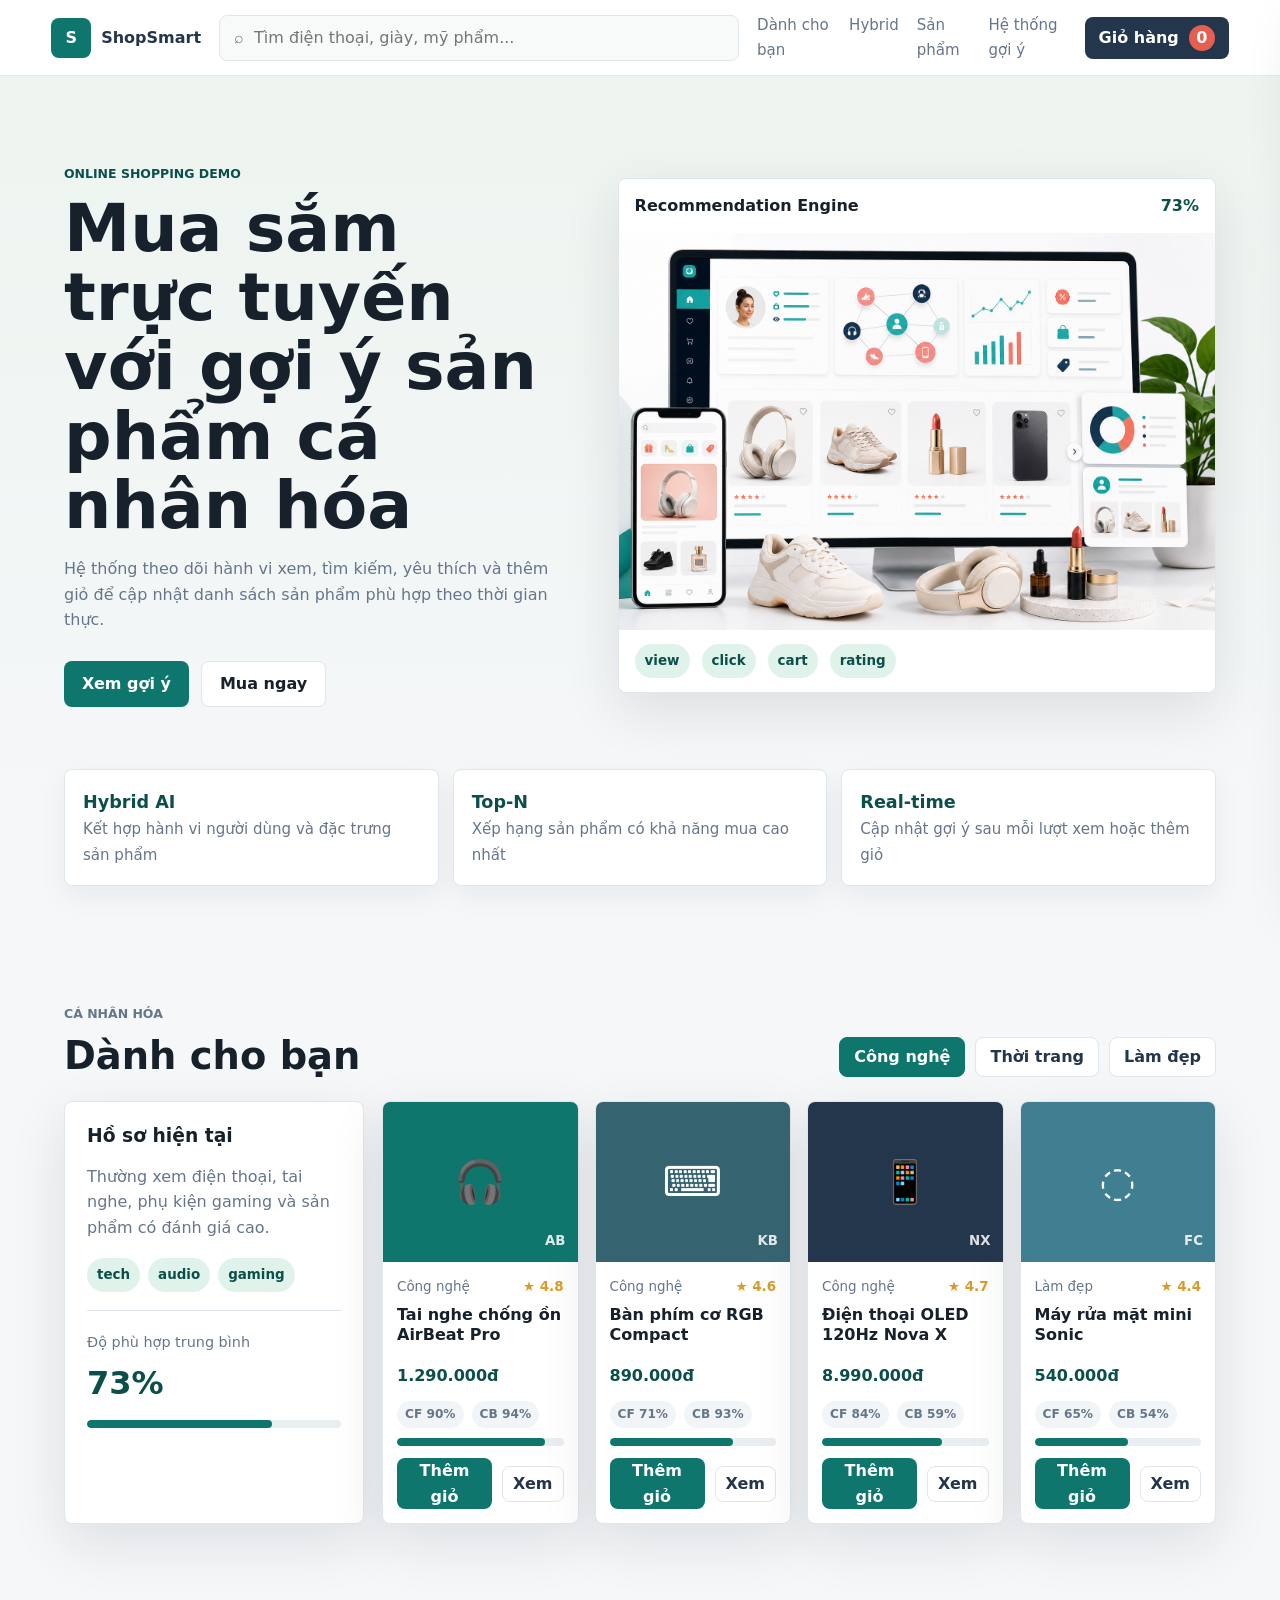
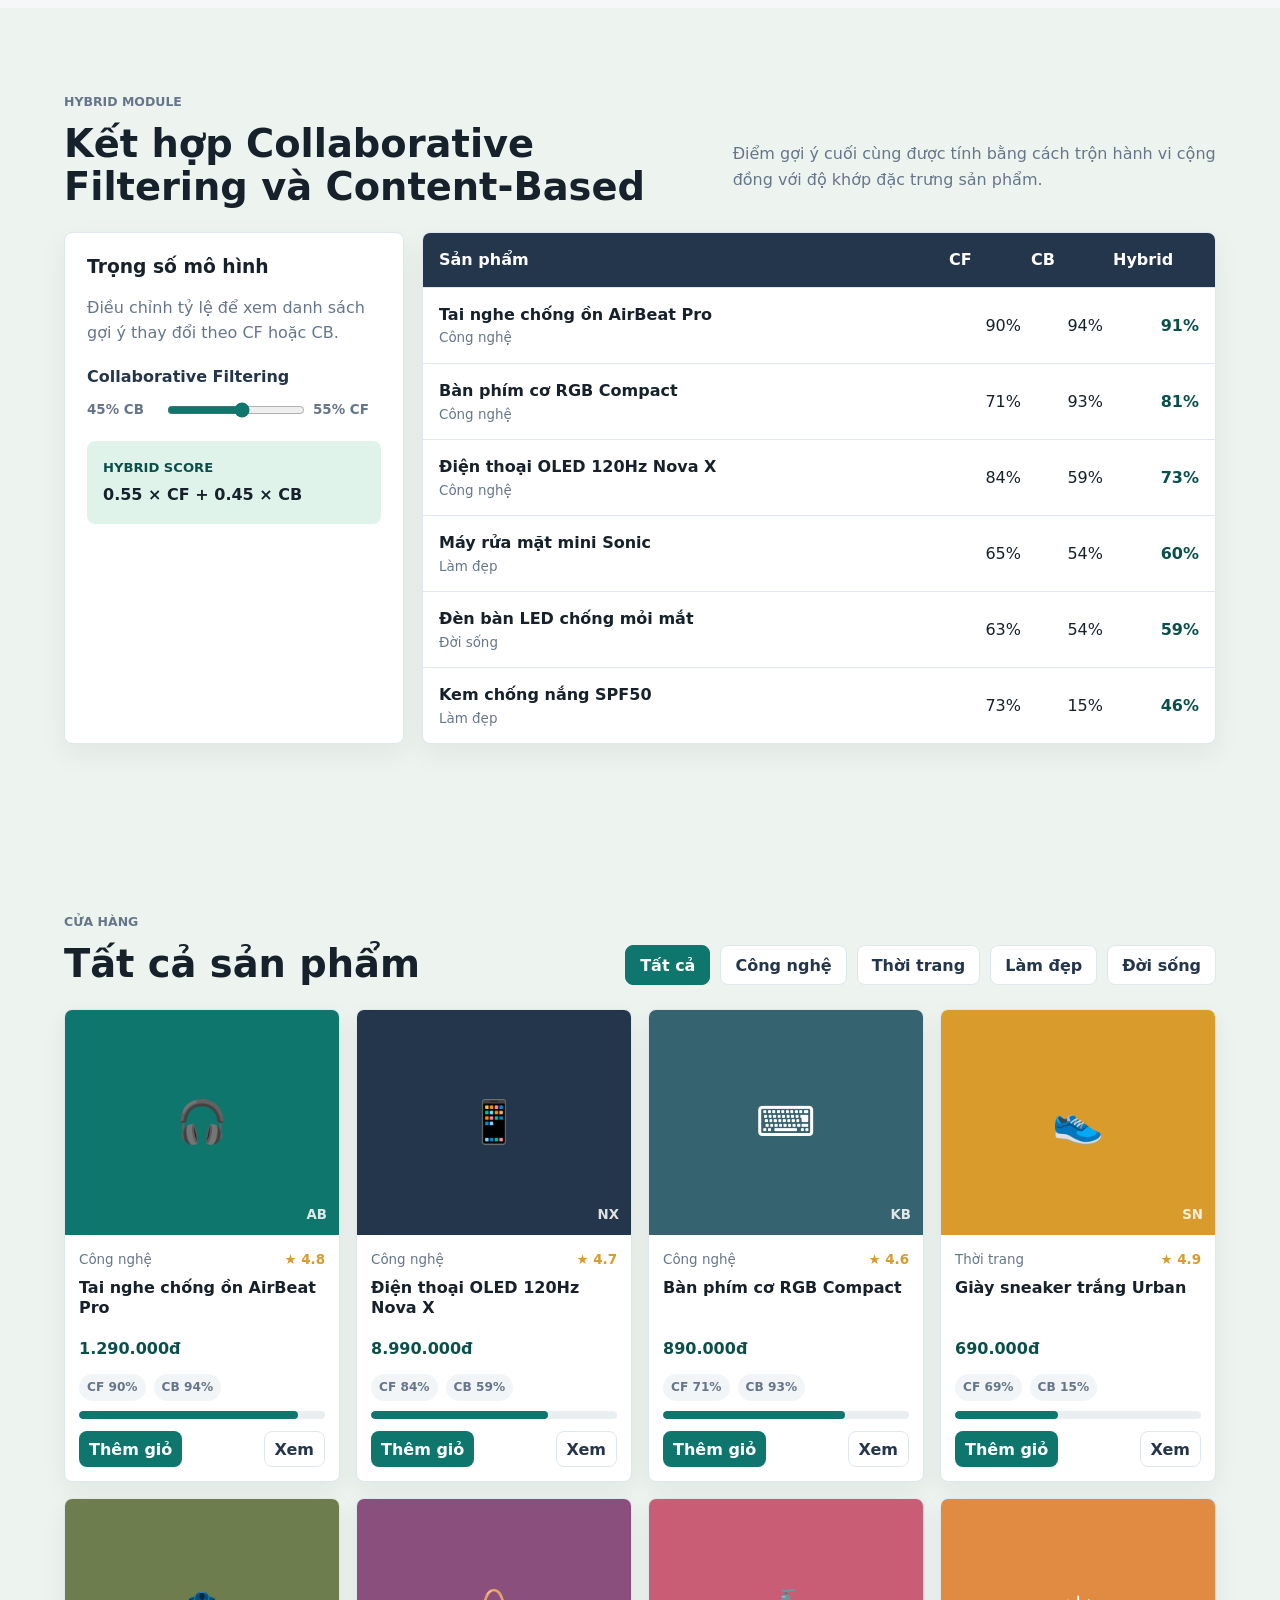
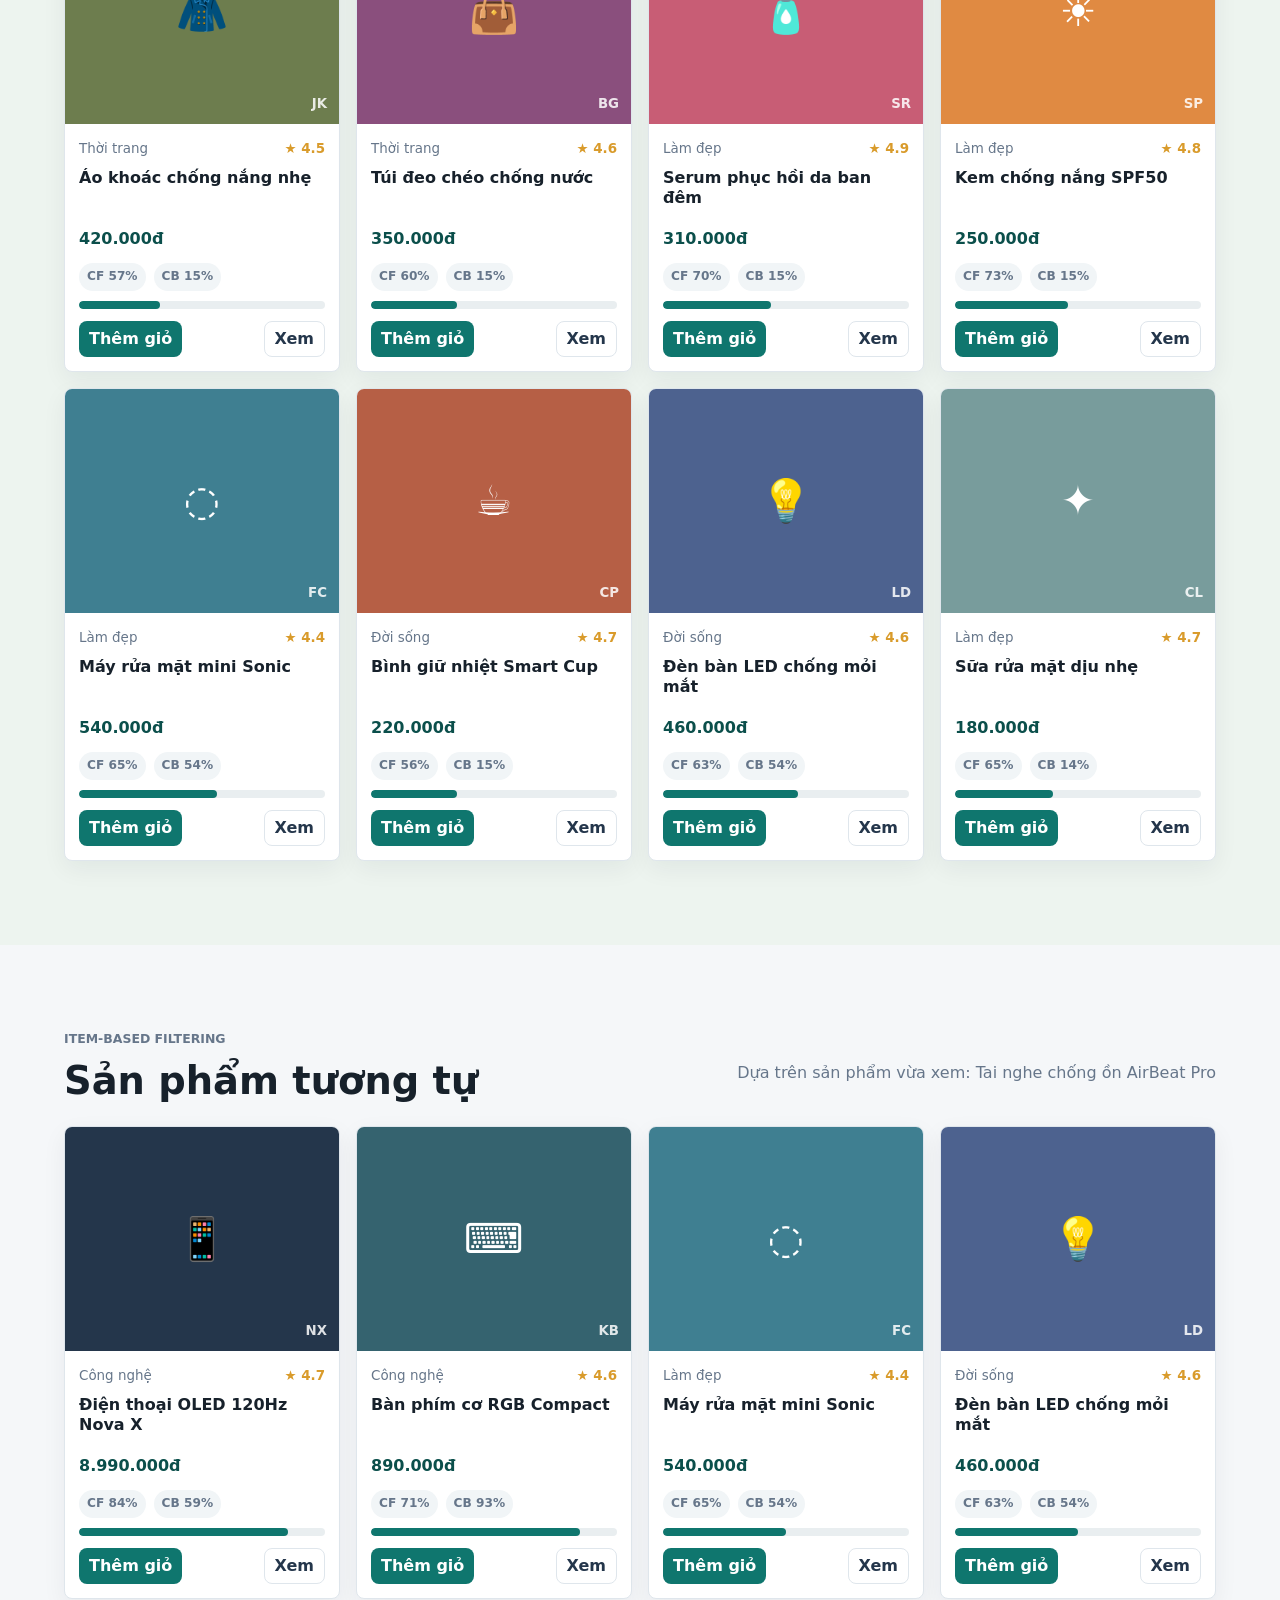
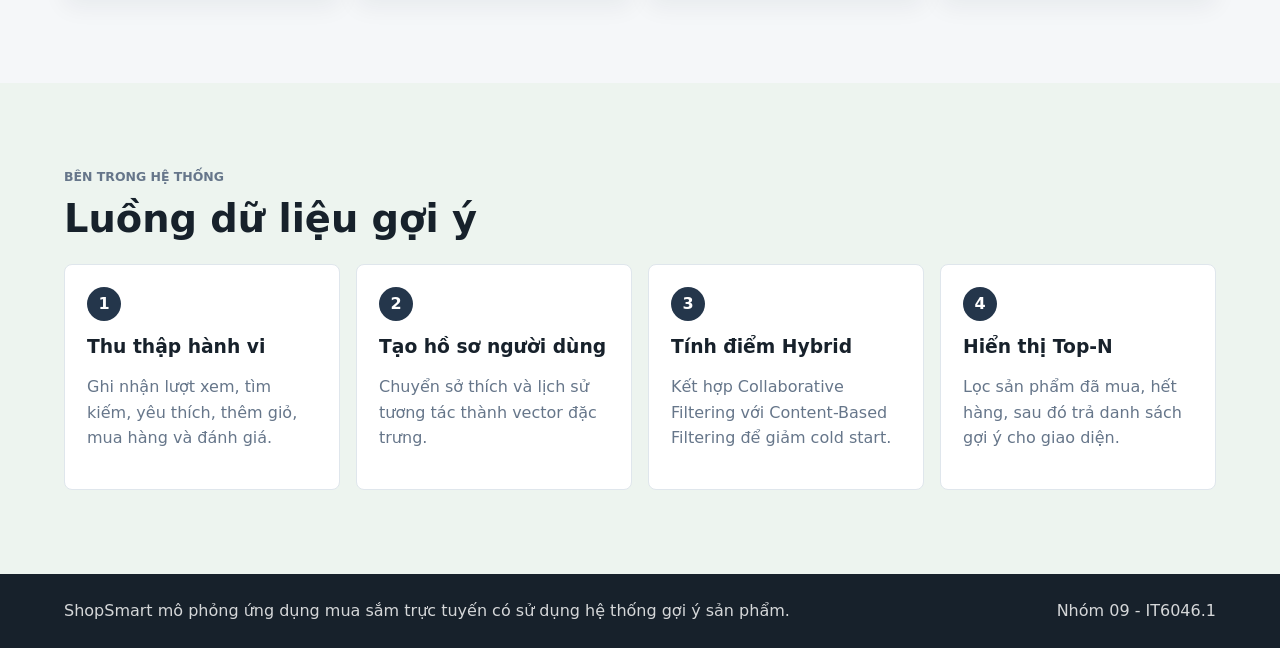
==== commit 4fd0570d: "Add hybrid CF CB recommendation module" ====
--- a/index.html
+++ b/index.html
@@ -20,6 +20,7 @@
 
       <nav class="main-nav" aria-label="Điều hướng">
         <a href="#recommendations">Dành cho bạn</a>
+        <a href="#hybrid">Hybrid</a>
         <a href="#products">Sản phẩm</a>
         <a href="#engine">Hệ thống gợi ý</a>
       </nav>
@@ -98,6 +99,41 @@
         </div>
       </section>
 
+      <section id="hybrid" class="shop-section hybrid-section">
+        <div class="section-title">
+          <div>
+            <p class="eyebrow">Hybrid module</p>
+            <h2>Kết hợp Collaborative Filtering và Content-Based</h2>
+          </div>
+          <p class="section-note">Điểm gợi ý cuối cùng được tính bằng cách trộn hành vi cộng đồng với độ khớp đặc trưng sản phẩm.</p>
+        </div>
+        <div class="hybrid-panel">
+          <div class="hybrid-control">
+            <h3>Trọng số mô hình</h3>
+            <p>Điều chỉnh tỷ lệ để xem danh sách gợi ý thay đổi theo CF hoặc CB.</p>
+            <label for="hybridWeight">Collaborative Filtering</label>
+            <div class="hybrid-slider-row">
+              <span id="cbWeightText">45% CB</span>
+              <input id="hybridWeight" type="range" min="0" max="100" value="55" />
+              <span id="cfWeightText">55% CF</span>
+            </div>
+            <div class="formula-box">
+              <span>Hybrid Score</span>
+              <strong id="hybridFormula">0.55 × CF + 0.45 × CB</strong>
+            </div>
+          </div>
+          <div class="hybrid-results">
+            <div class="hybrid-result-header">
+              <span>Sản phẩm</span>
+              <span>CF</span>
+              <span>CB</span>
+              <span>Hybrid</span>
+            </div>
+            <div id="hybridRows"></div>
+          </div>
+        </div>
+      </section>
+
       <section id="products" class="shop-section muted-section">
         <div class="section-title">
           <div>
--- a/styles.css
+++ b/styles.css
@@ -304,7 +304,8 @@
 }
 
 .muted-section,
-.engine-section {
+.engine-section,
+.hybrid-section {
   background: var(--soft);
 }
 
@@ -481,6 +482,22 @@
   font-weight: 900;
 }
 
+.model-scores {
+  display: flex;
+  flex-wrap: wrap;
+  gap: 8px;
+  margin: 0 0 10px;
+}
+
+.model-scores span {
+  padding: 4px 8px;
+  border-radius: 999px;
+  background: #f1f5f7;
+  color: var(--muted);
+  font-size: 0.76rem;
+  font-weight: 800;
+}
+
 .card-actions {
   margin-top: 12px;
 }
@@ -510,6 +527,119 @@
   gap: 16px;
   max-width: 1220px;
   margin: 0 auto;
+}
+
+.hybrid-panel {
+  display: grid;
+  grid-template-columns: 340px minmax(0, 1fr);
+  gap: 18px;
+  max-width: 1220px;
+  margin: 0 auto;
+}
+
+.hybrid-control,
+.hybrid-results {
+  border: 1px solid var(--line);
+  border-radius: 8px;
+  background: white;
+  box-shadow: 0 10px 28px rgba(23, 33, 43, 0.06);
+}
+
+.hybrid-control {
+  padding: 22px;
+}
+
+.hybrid-control p {
+  color: var(--muted);
+}
+
+.hybrid-control label {
+  display: block;
+  margin-top: 18px;
+  color: var(--navy);
+  font-weight: 900;
+}
+
+.hybrid-slider-row {
+  display: grid;
+  grid-template-columns: 68px minmax(0, 1fr) 68px;
+  align-items: center;
+  gap: 10px;
+  margin-top: 10px;
+}
+
+.hybrid-slider-row span {
+  color: var(--muted);
+  font-size: 0.84rem;
+  font-weight: 900;
+}
+
+.hybrid-slider-row input {
+  width: 100%;
+  accent-color: var(--teal);
+}
+
+.formula-box {
+  margin-top: 20px;
+  padding: 16px;
+  border-radius: 8px;
+  background: var(--mint);
+}
+
+.formula-box span {
+  display: block;
+  color: var(--teal-dark);
+  font-size: 0.82rem;
+  font-weight: 900;
+  text-transform: uppercase;
+}
+
+.formula-box strong {
+  display: block;
+  margin-top: 4px;
+  color: var(--ink);
+}
+
+.hybrid-results {
+  overflow: hidden;
+}
+
+.hybrid-result-header,
+.hybrid-row {
+  display: grid;
+  grid-template-columns: minmax(180px, 1fr) 72px 72px 86px;
+  align-items: center;
+  gap: 10px;
+  padding: 14px 16px;
+}
+
+.hybrid-result-header {
+  background: var(--navy);
+  color: white;
+  font-weight: 900;
+}
+
+.hybrid-row {
+  border-top: 1px solid var(--line);
+}
+
+.hybrid-row div strong,
+.hybrid-row div span {
+  display: block;
+}
+
+.hybrid-row div span {
+  color: var(--muted);
+  font-size: 0.84rem;
+}
+
+.hybrid-row > span,
+.hybrid-row > strong {
+  text-align: right;
+}
+
+.hybrid-row > strong {
+  color: var(--teal-dark);
 }
 
 .engine-grid article {
@@ -642,7 +772,8 @@
   }
 
   .store-hero,
-  .recommendation-layout {
+  .recommendation-layout,
+  .hybrid-panel {
     grid-template-columns: 1fr;
   }
 
@@ -684,6 +815,13 @@
   .similar-grid,
   .engine-grid {
     grid-template-columns: 1fr;
+  }
+
+  .hybrid-result-header,
+  .hybrid-row {
+    grid-template-columns: minmax(120px, 1fr) 48px 48px 64px;
+    padding: 12px;
+    font-size: 0.86rem;
   }
 
   .section-title {
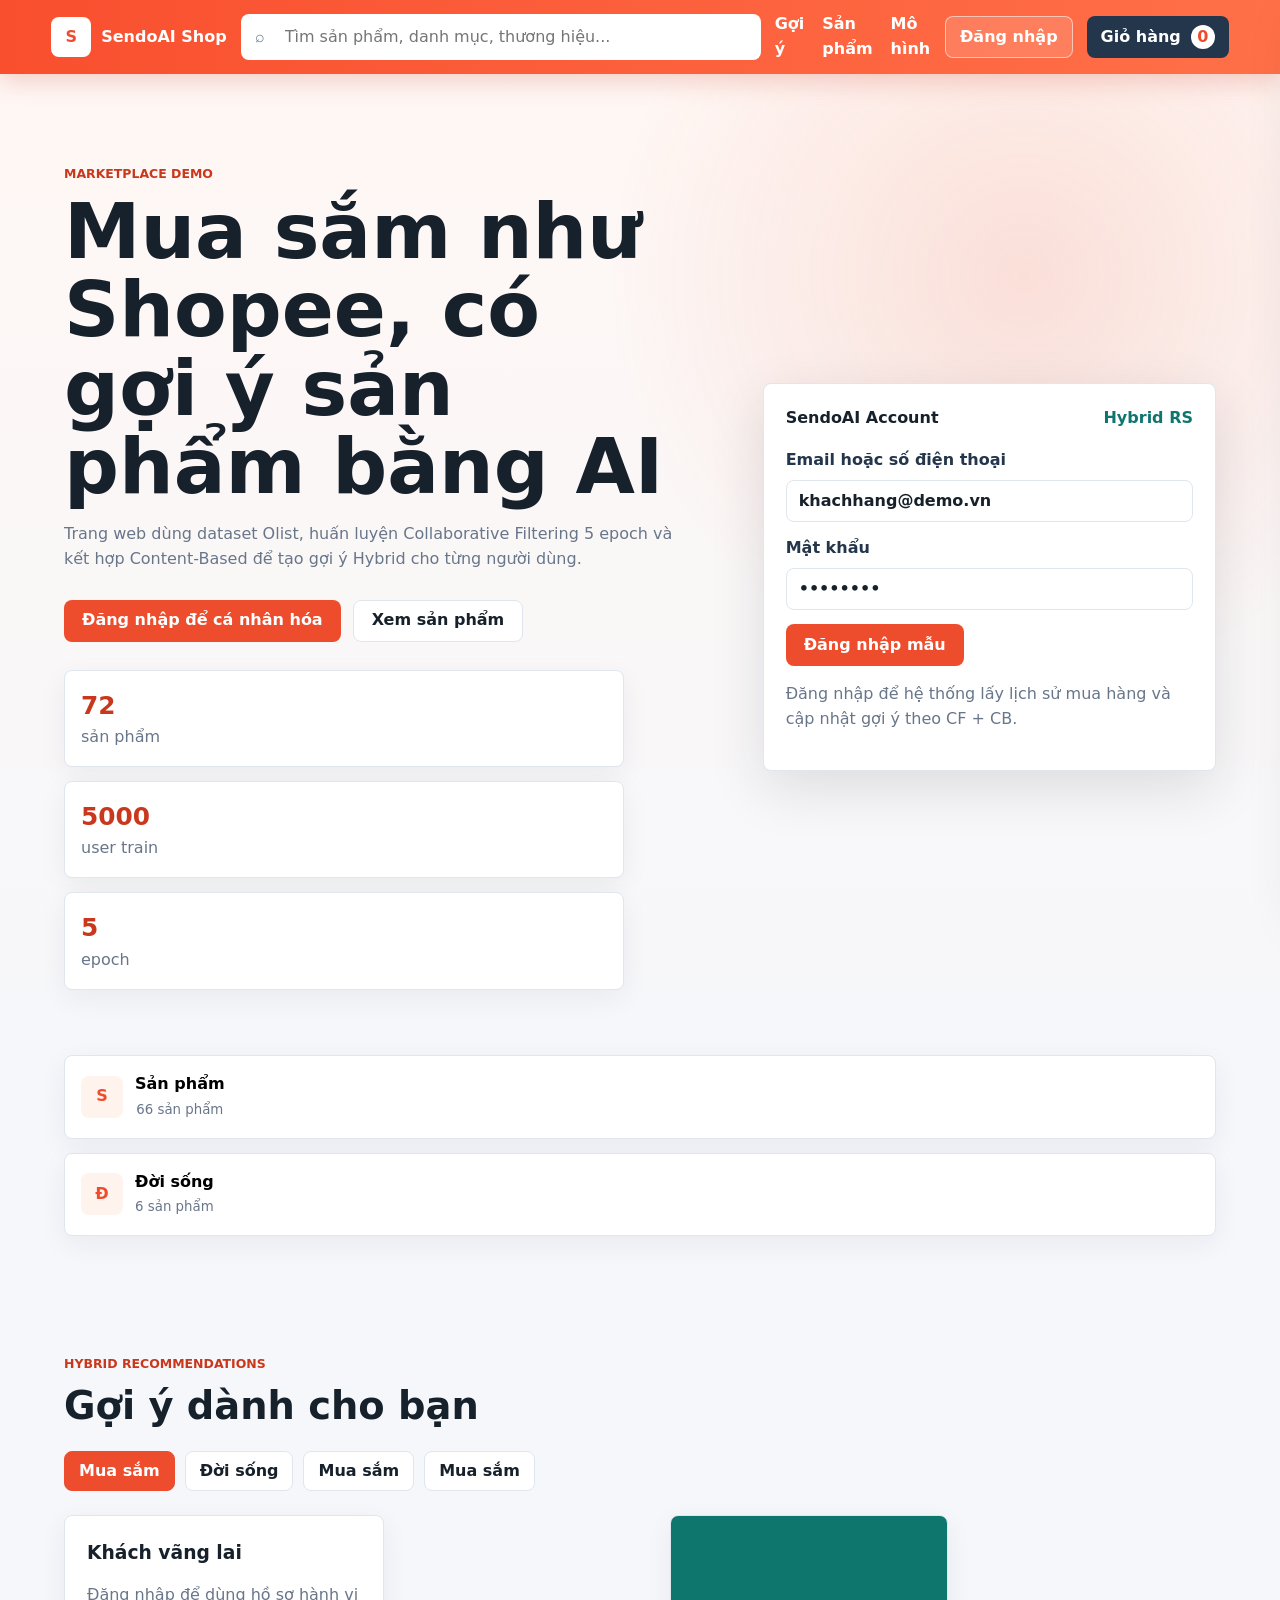
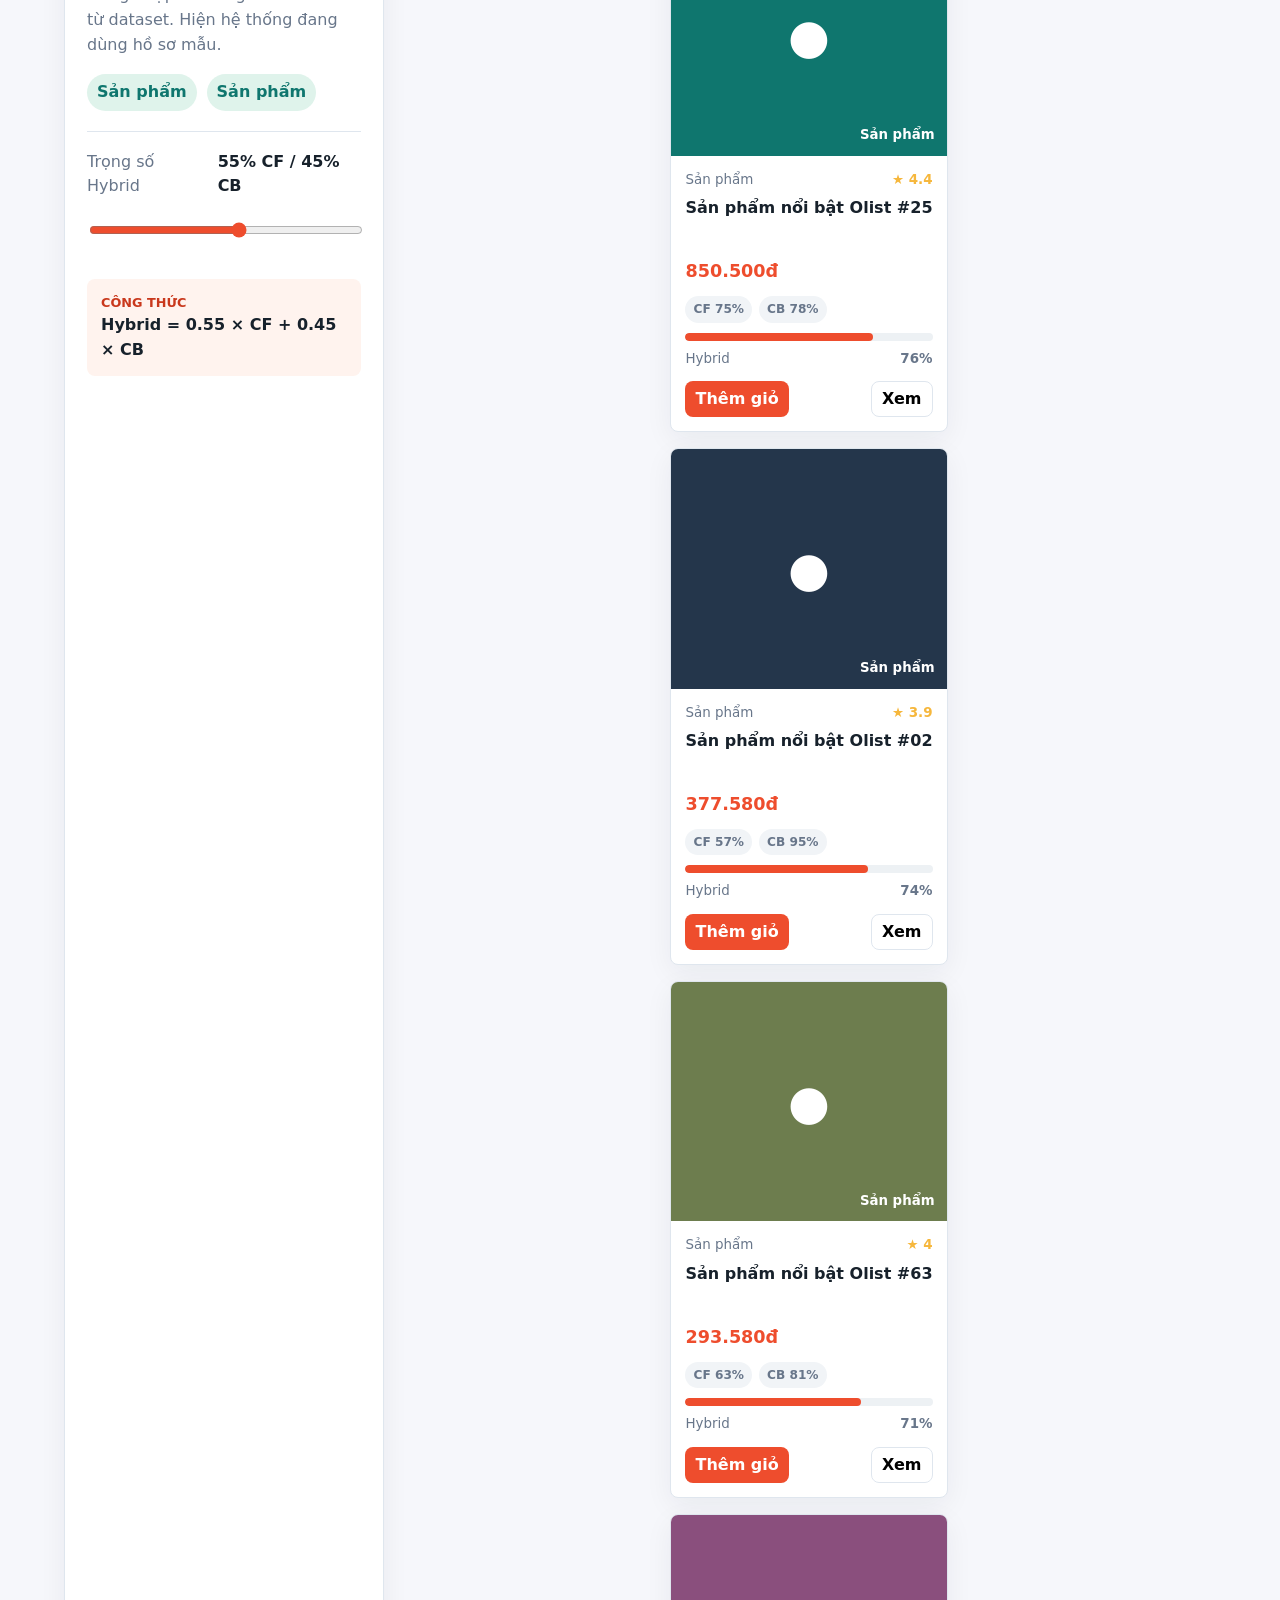
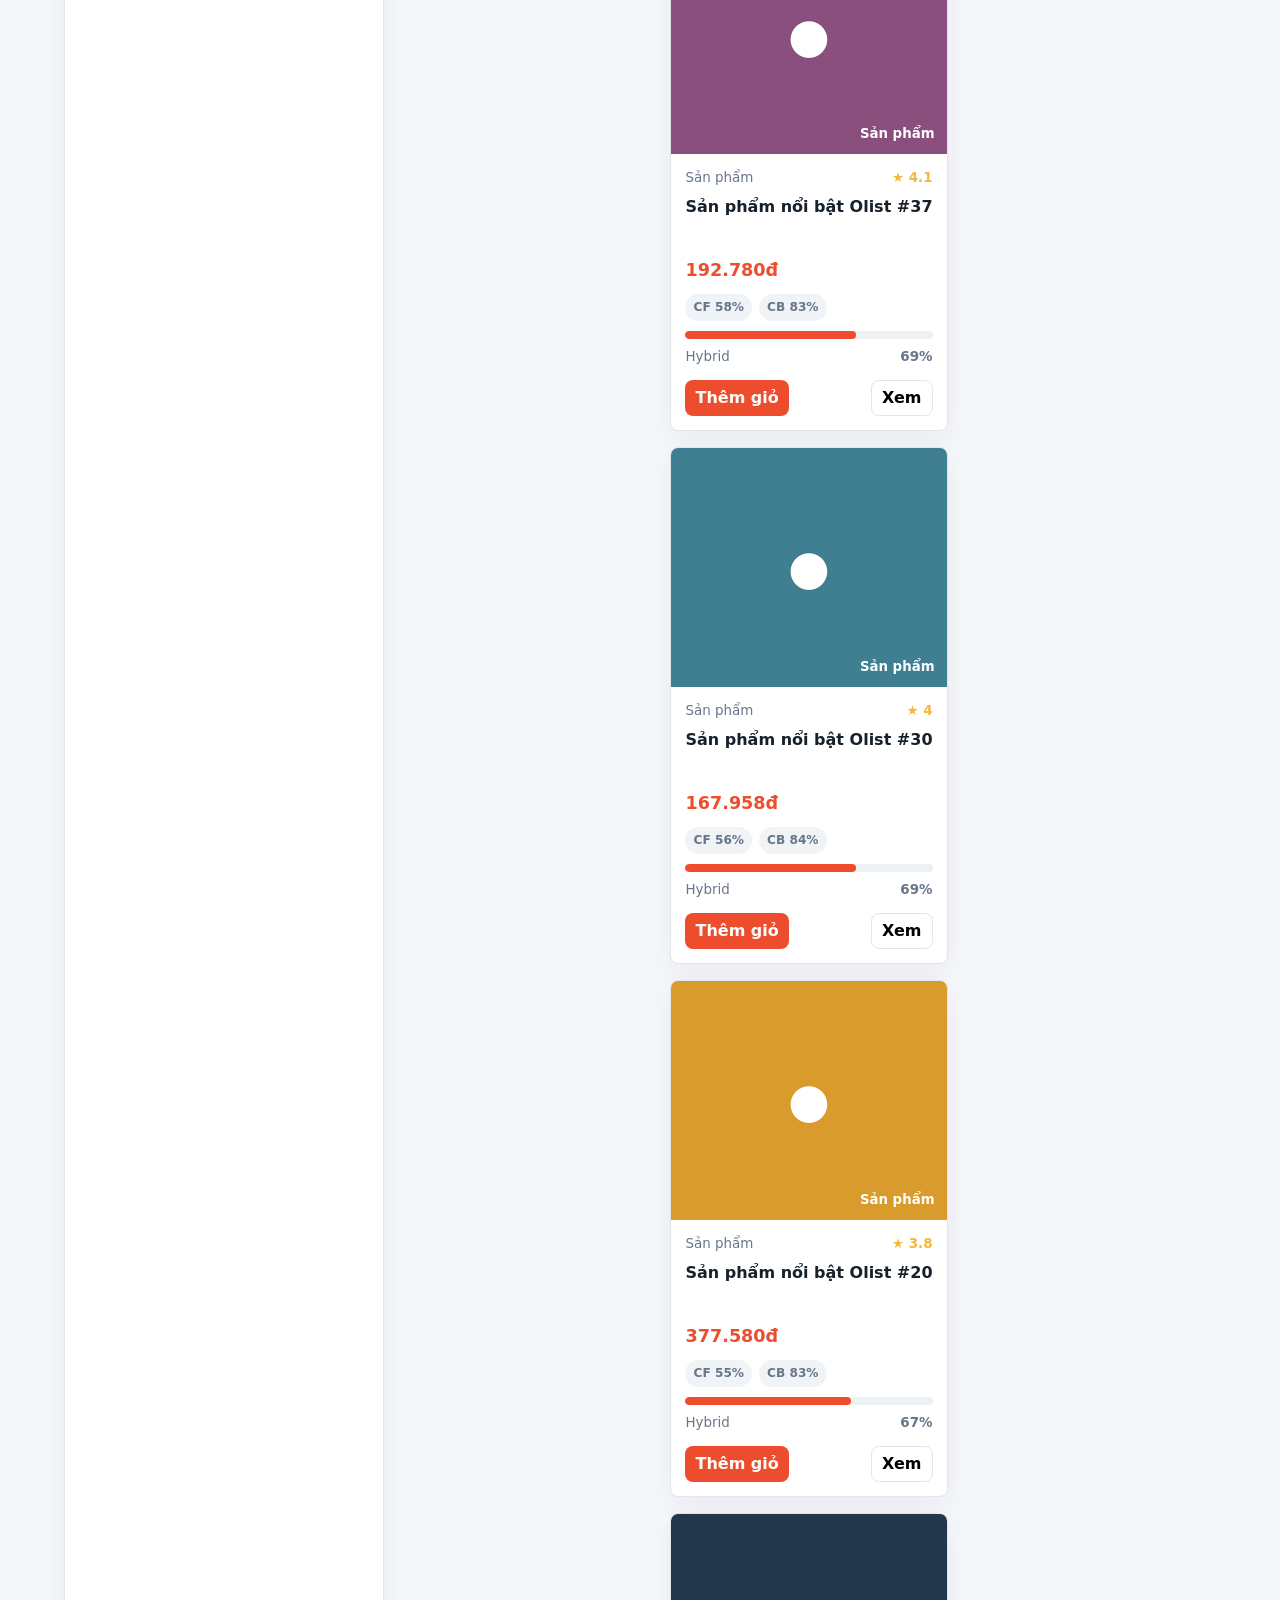
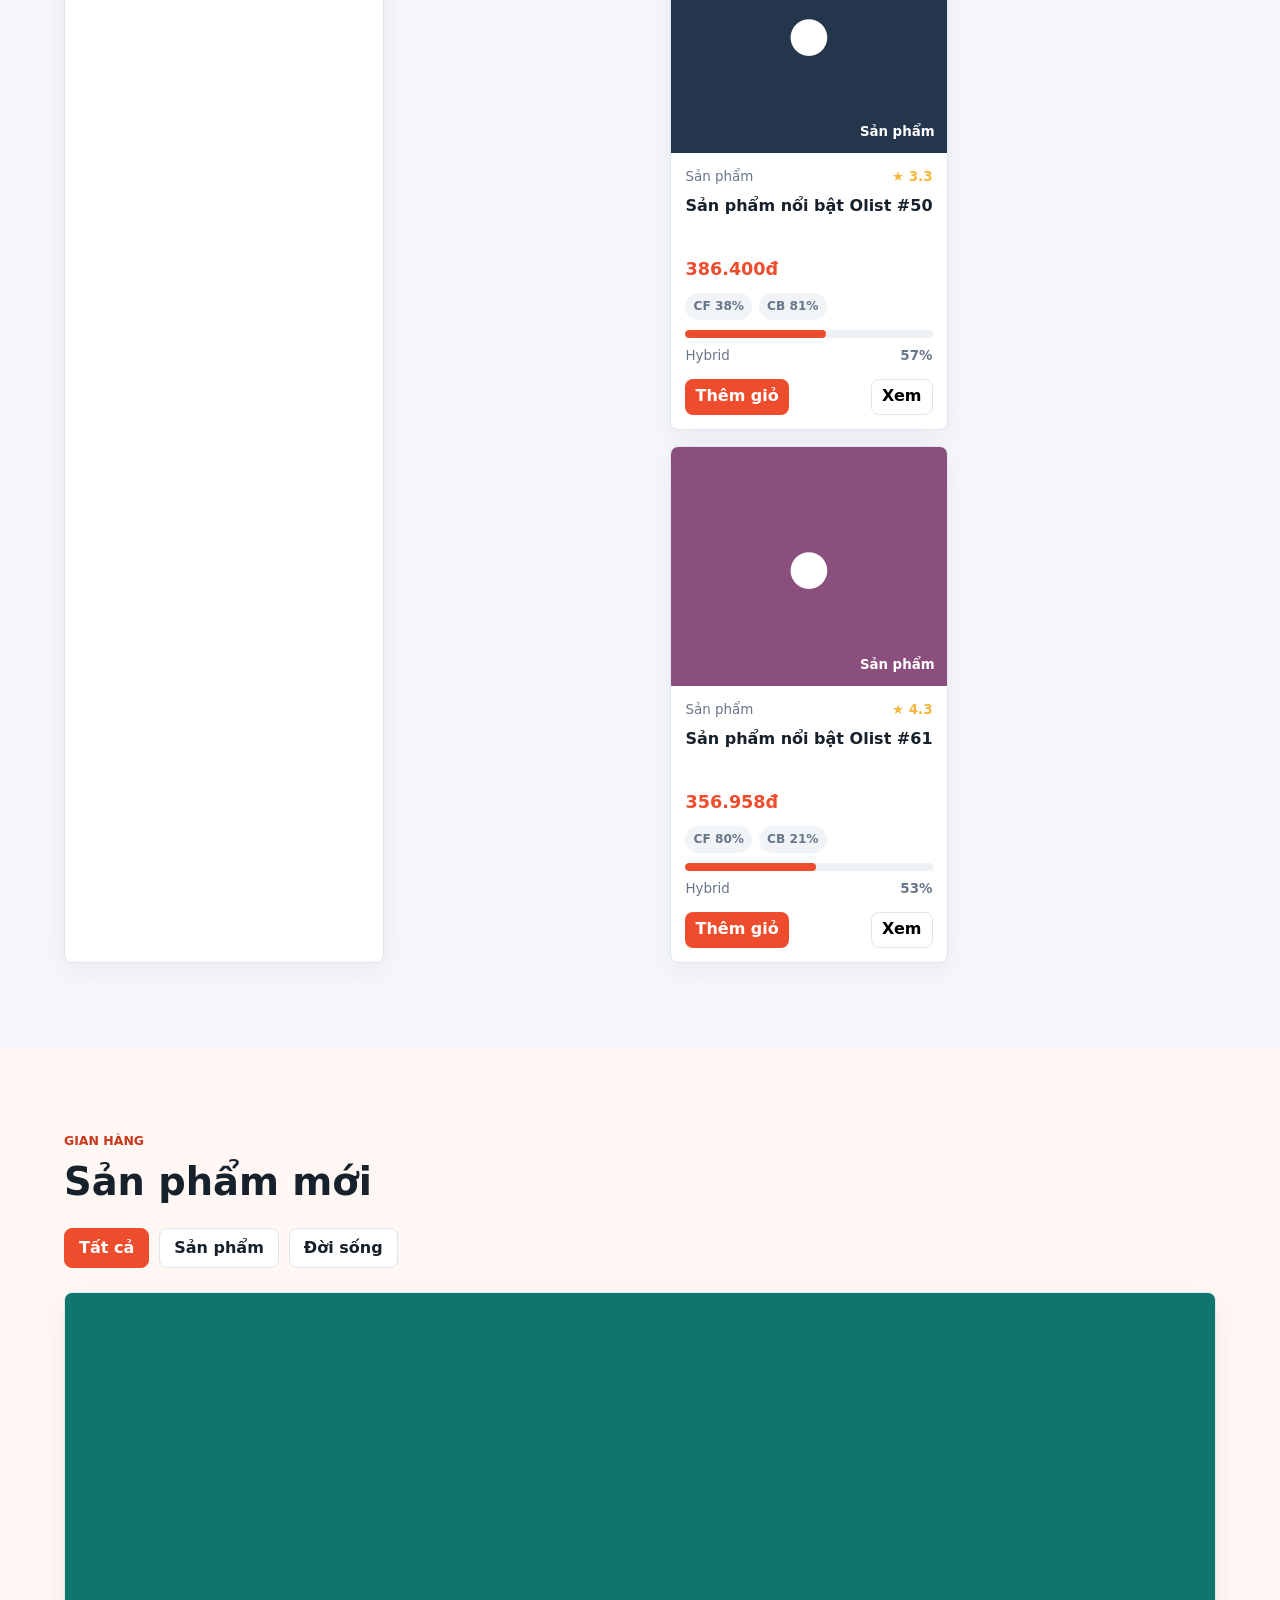
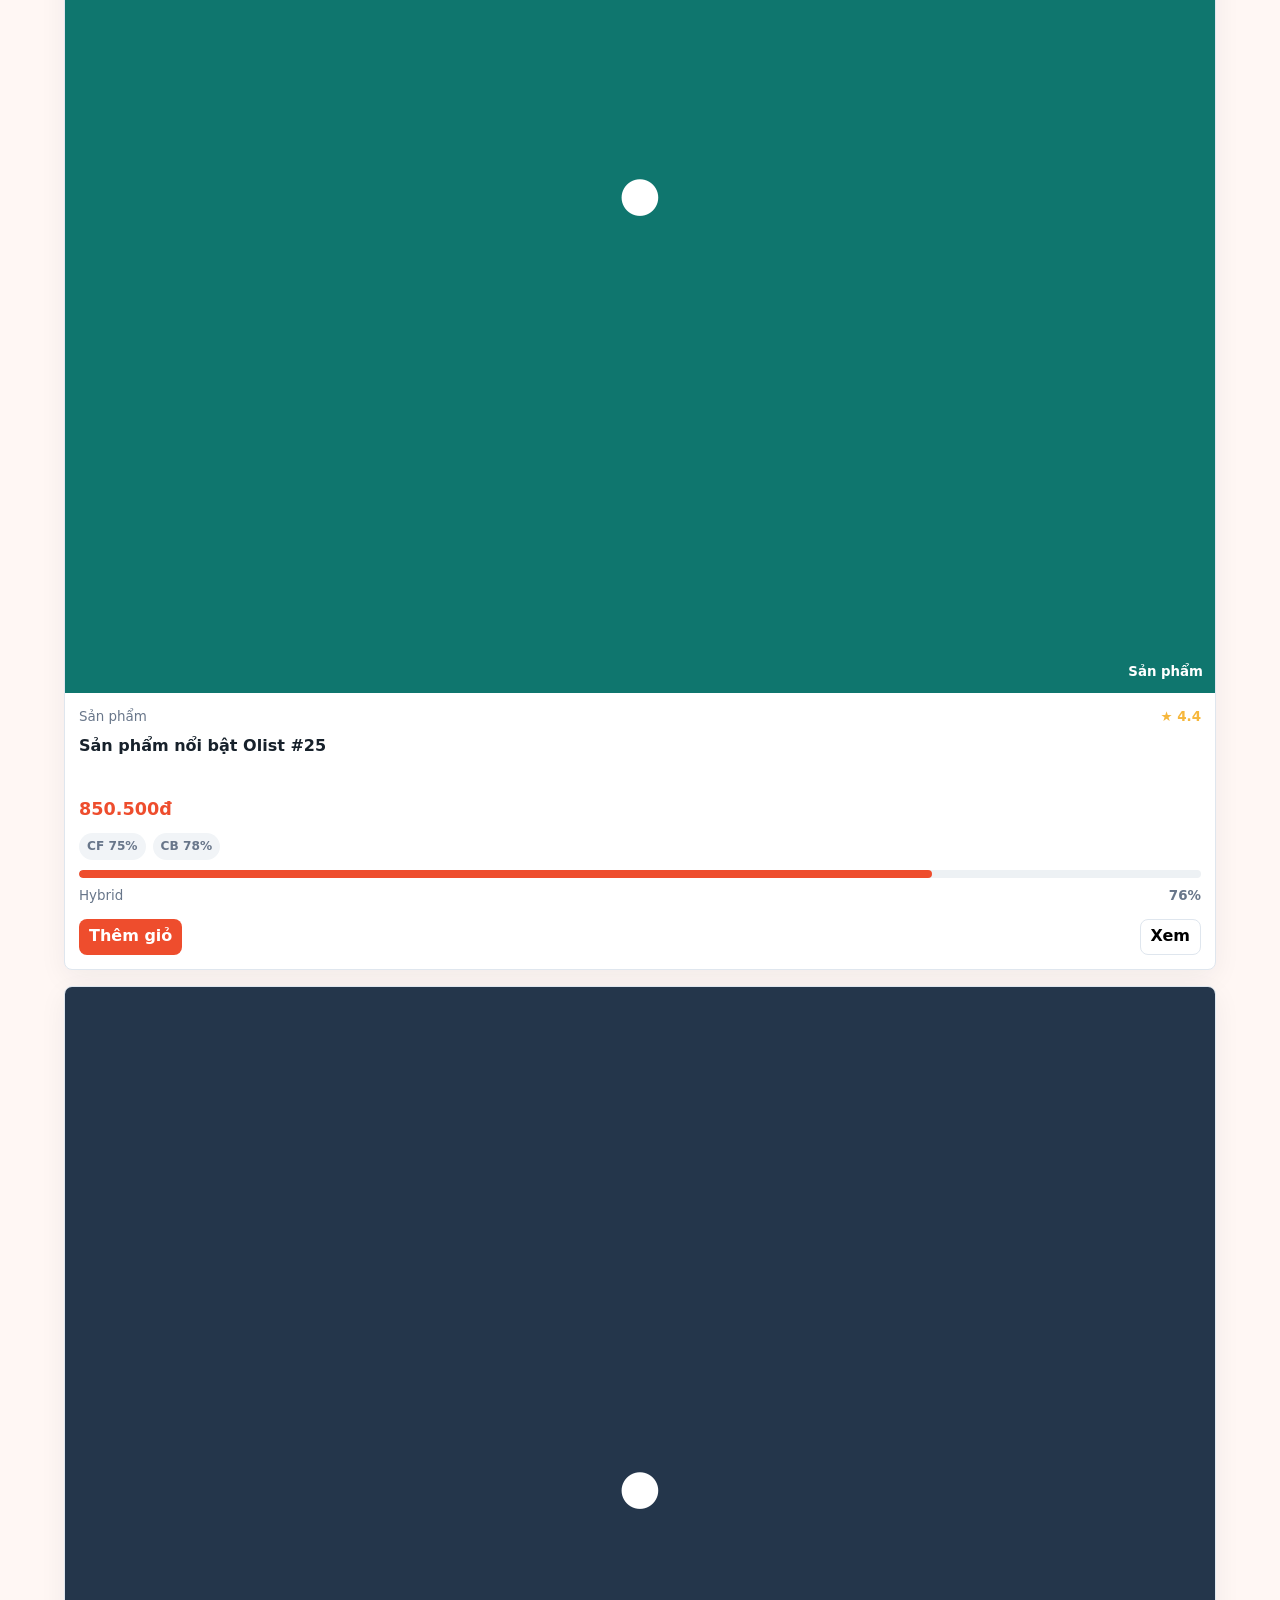
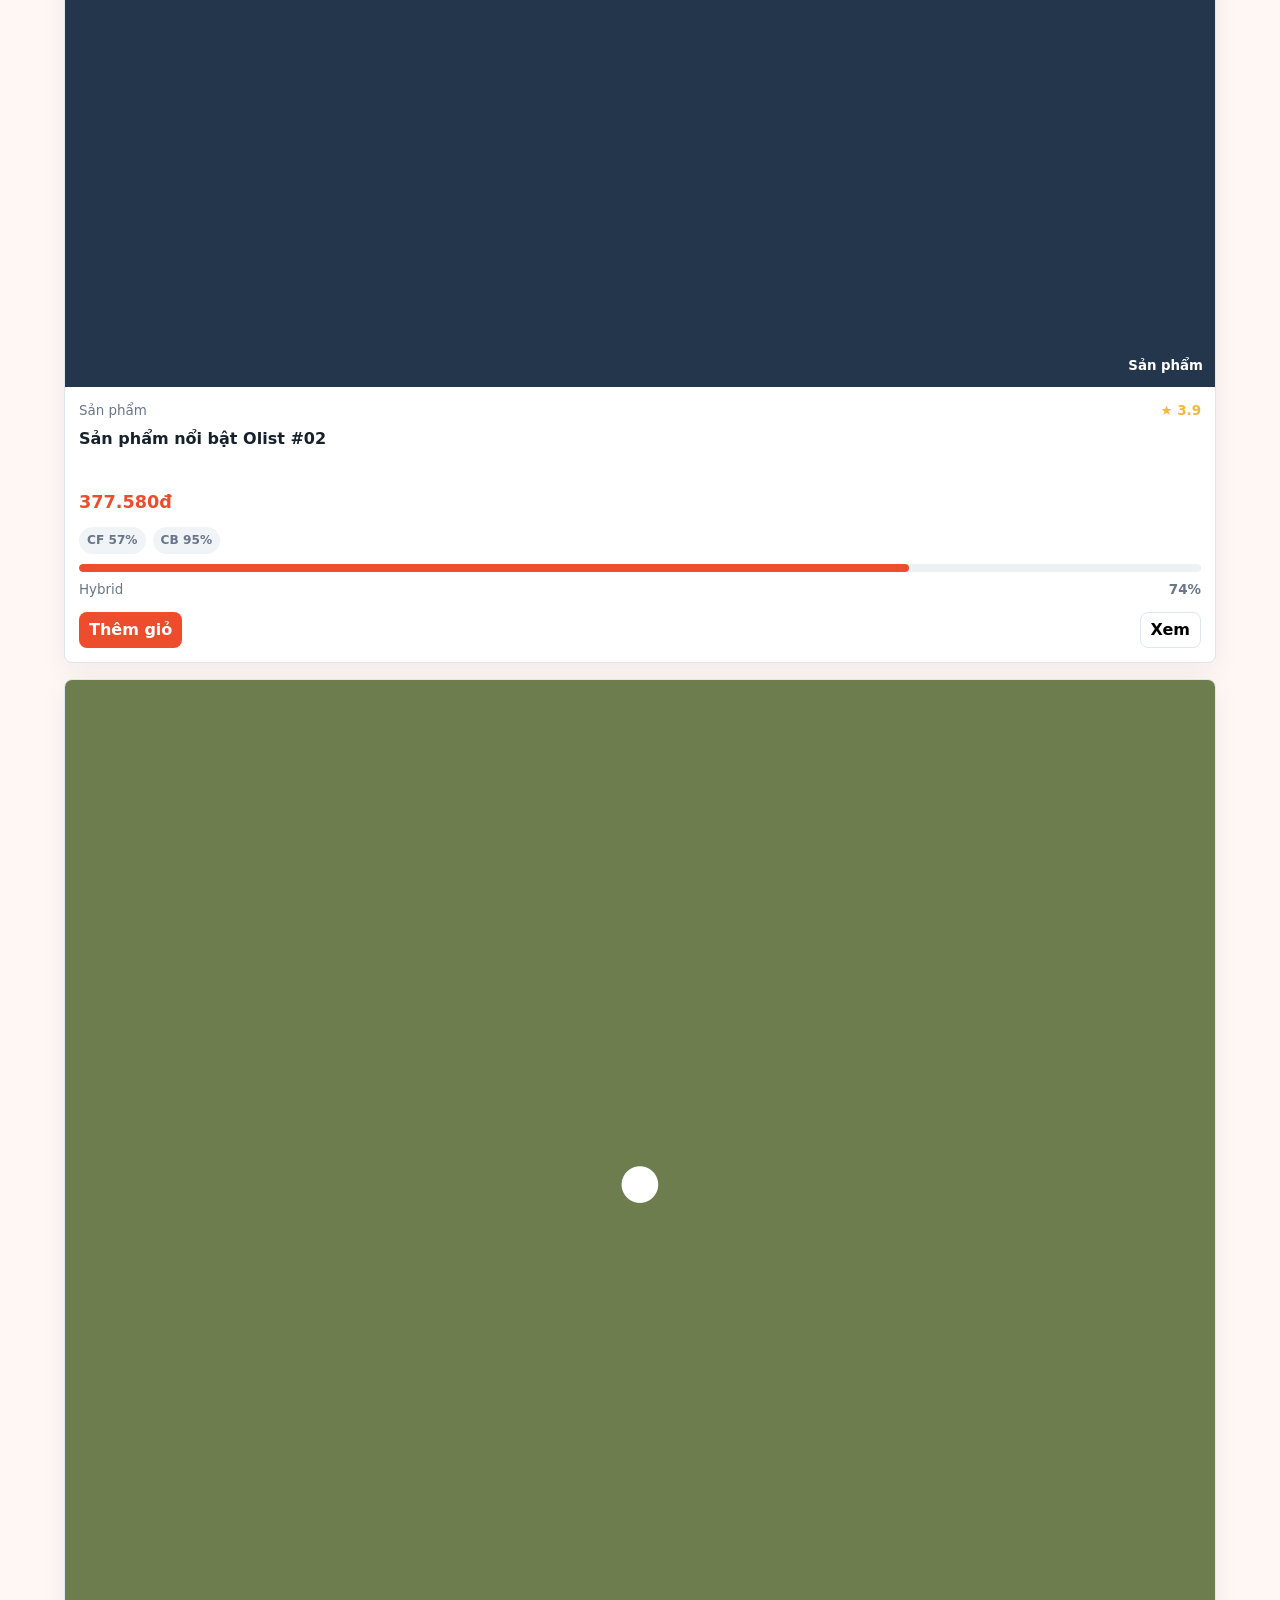
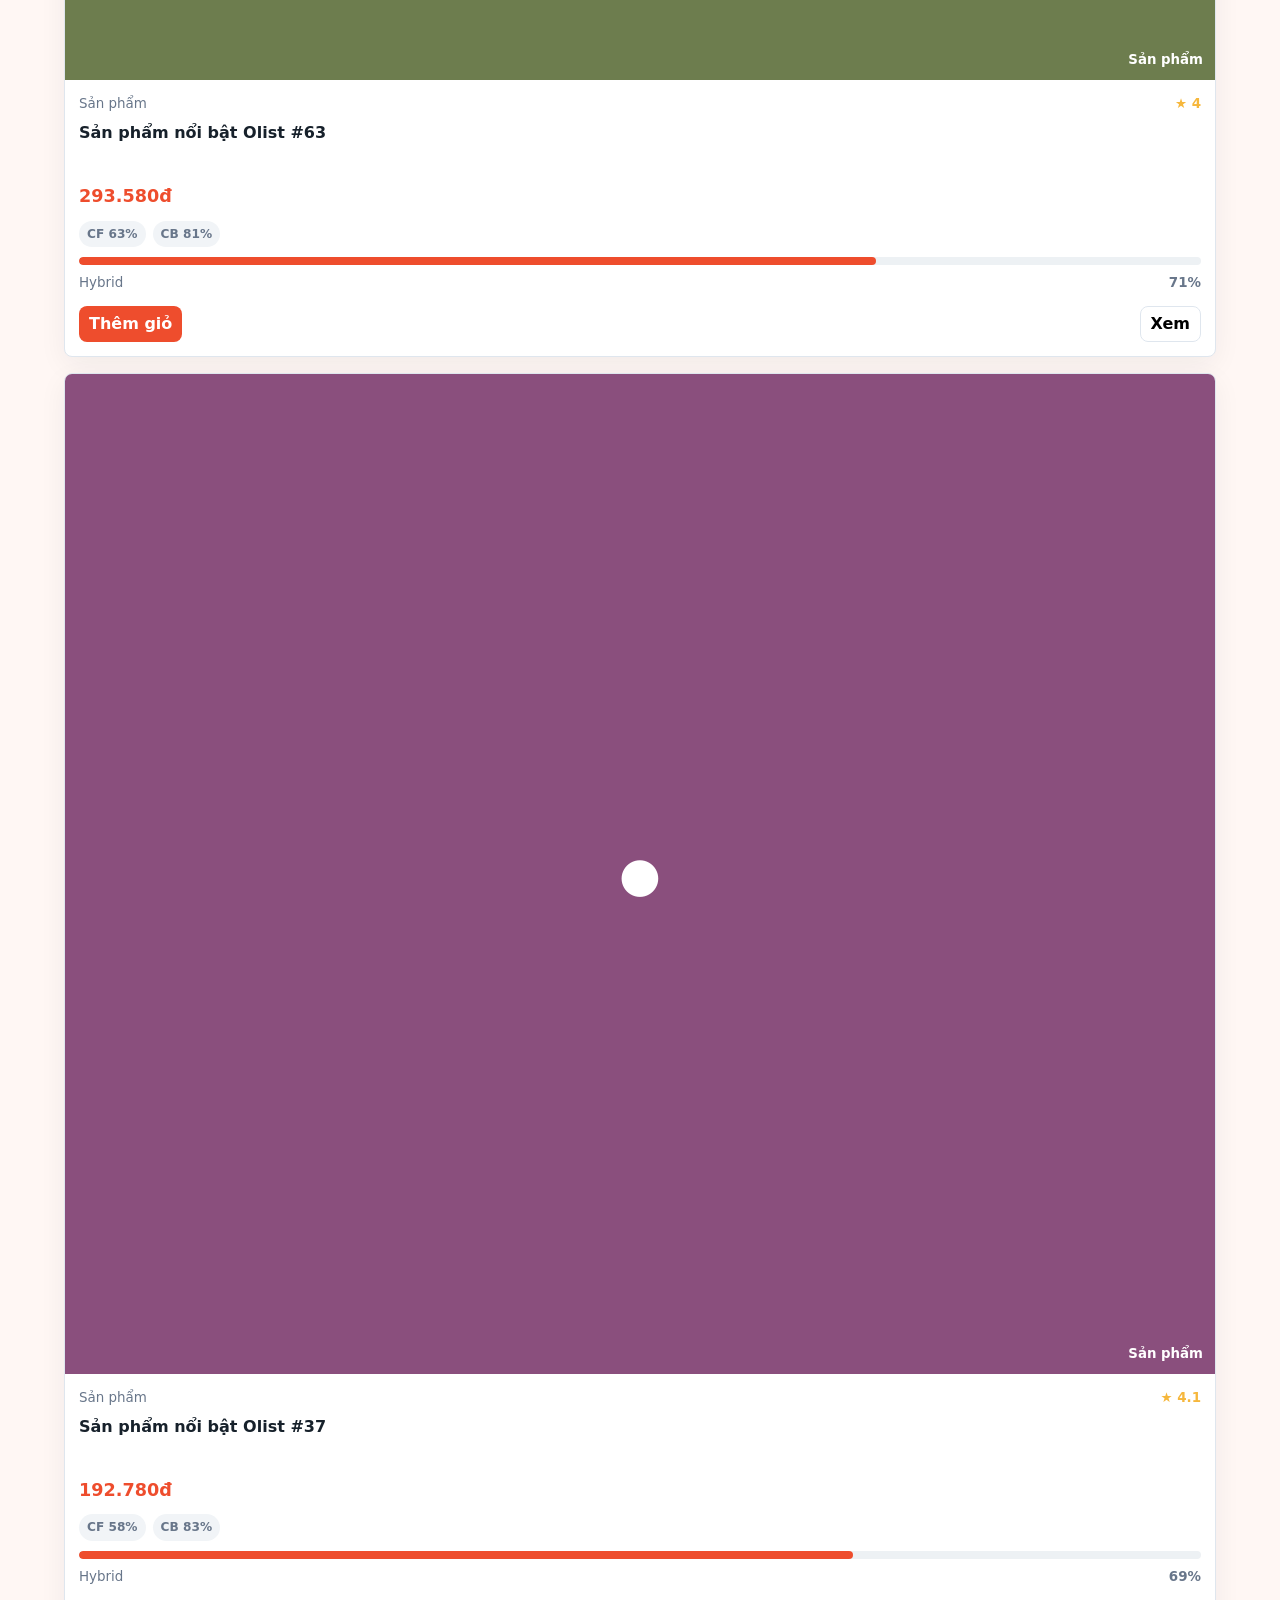
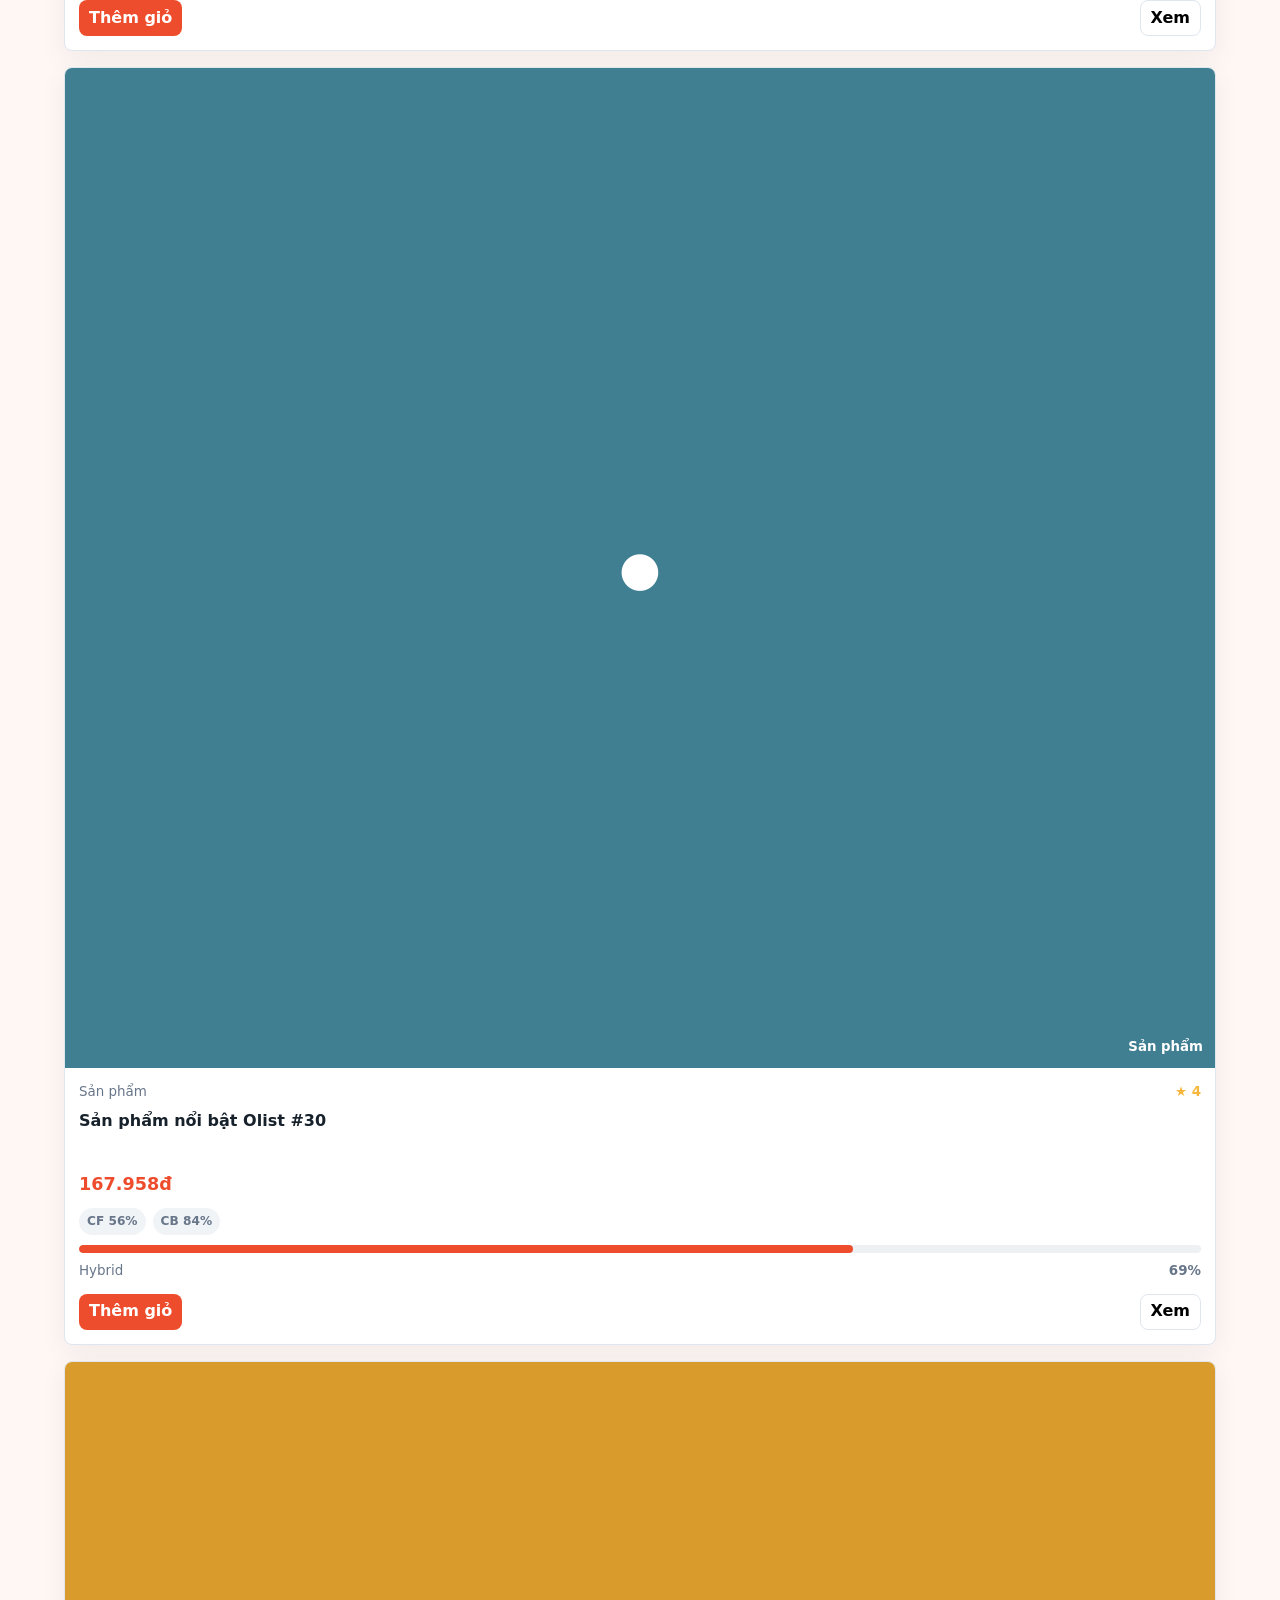
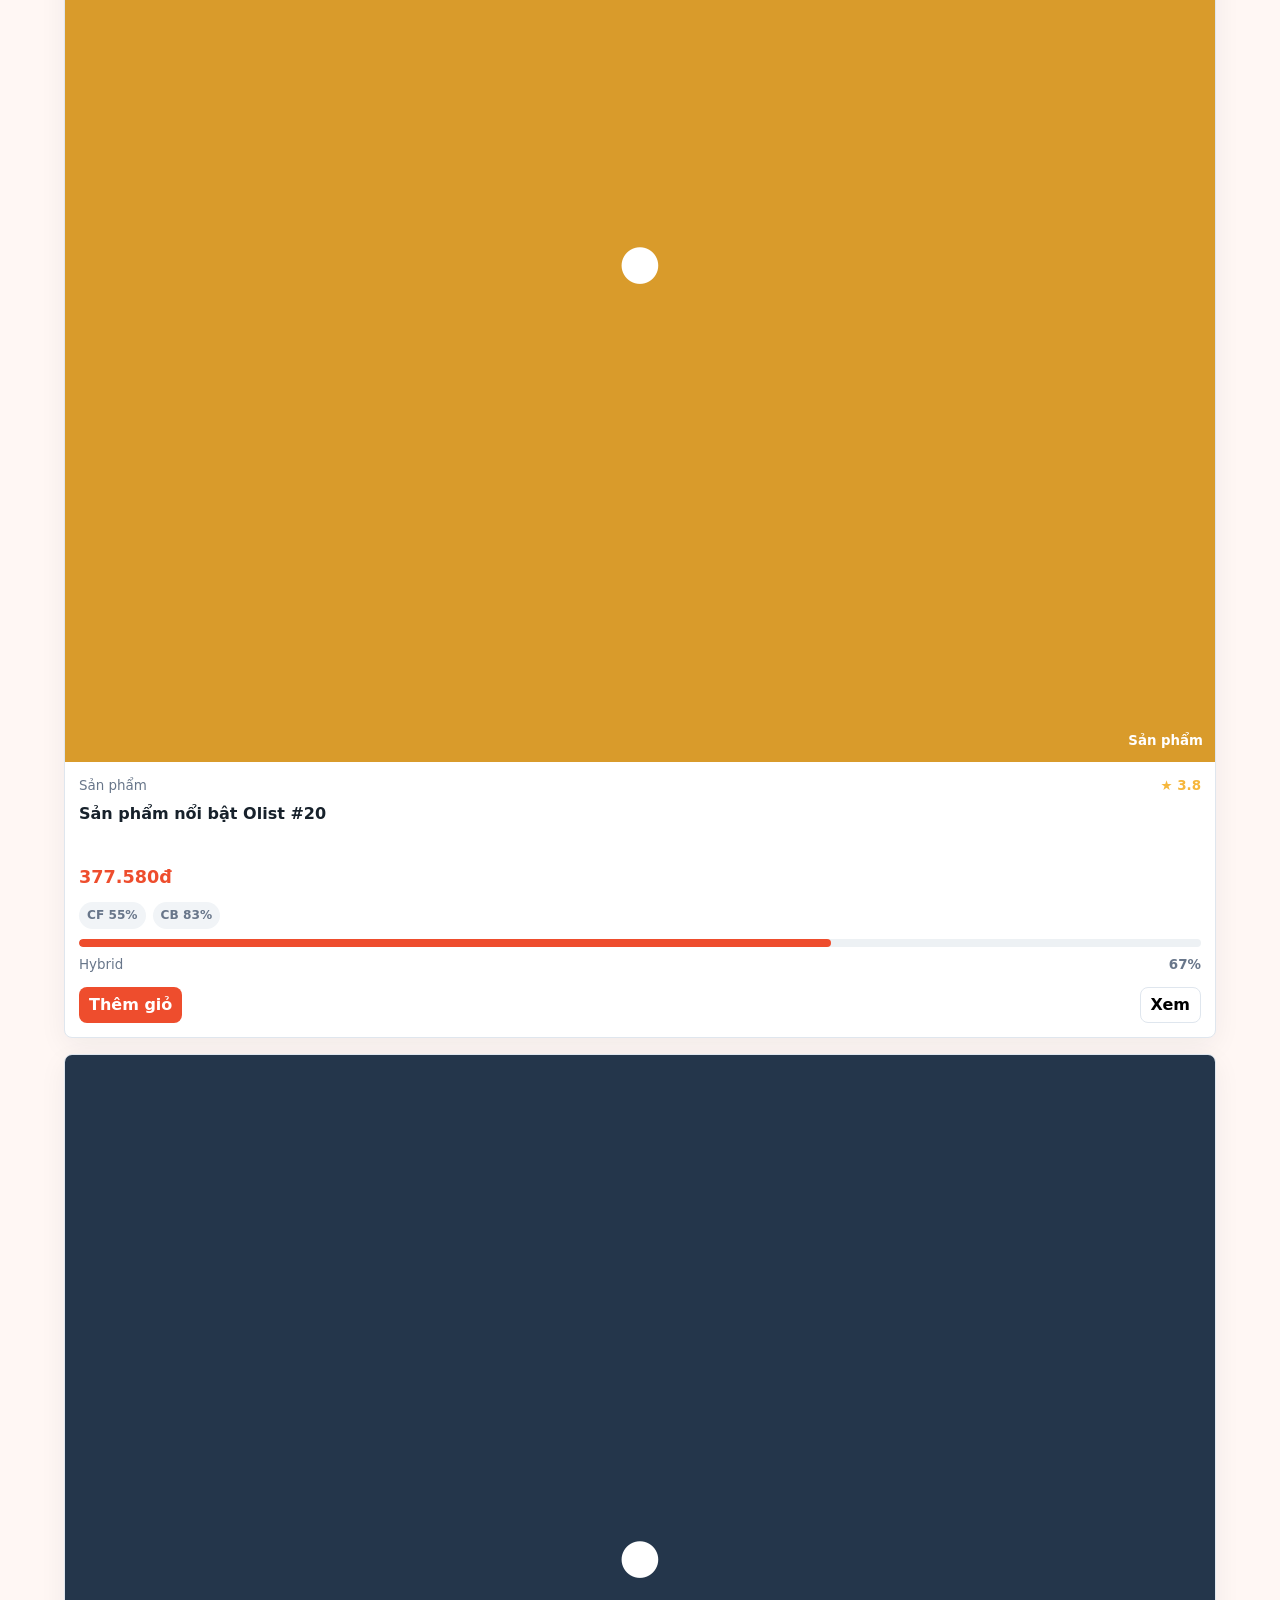
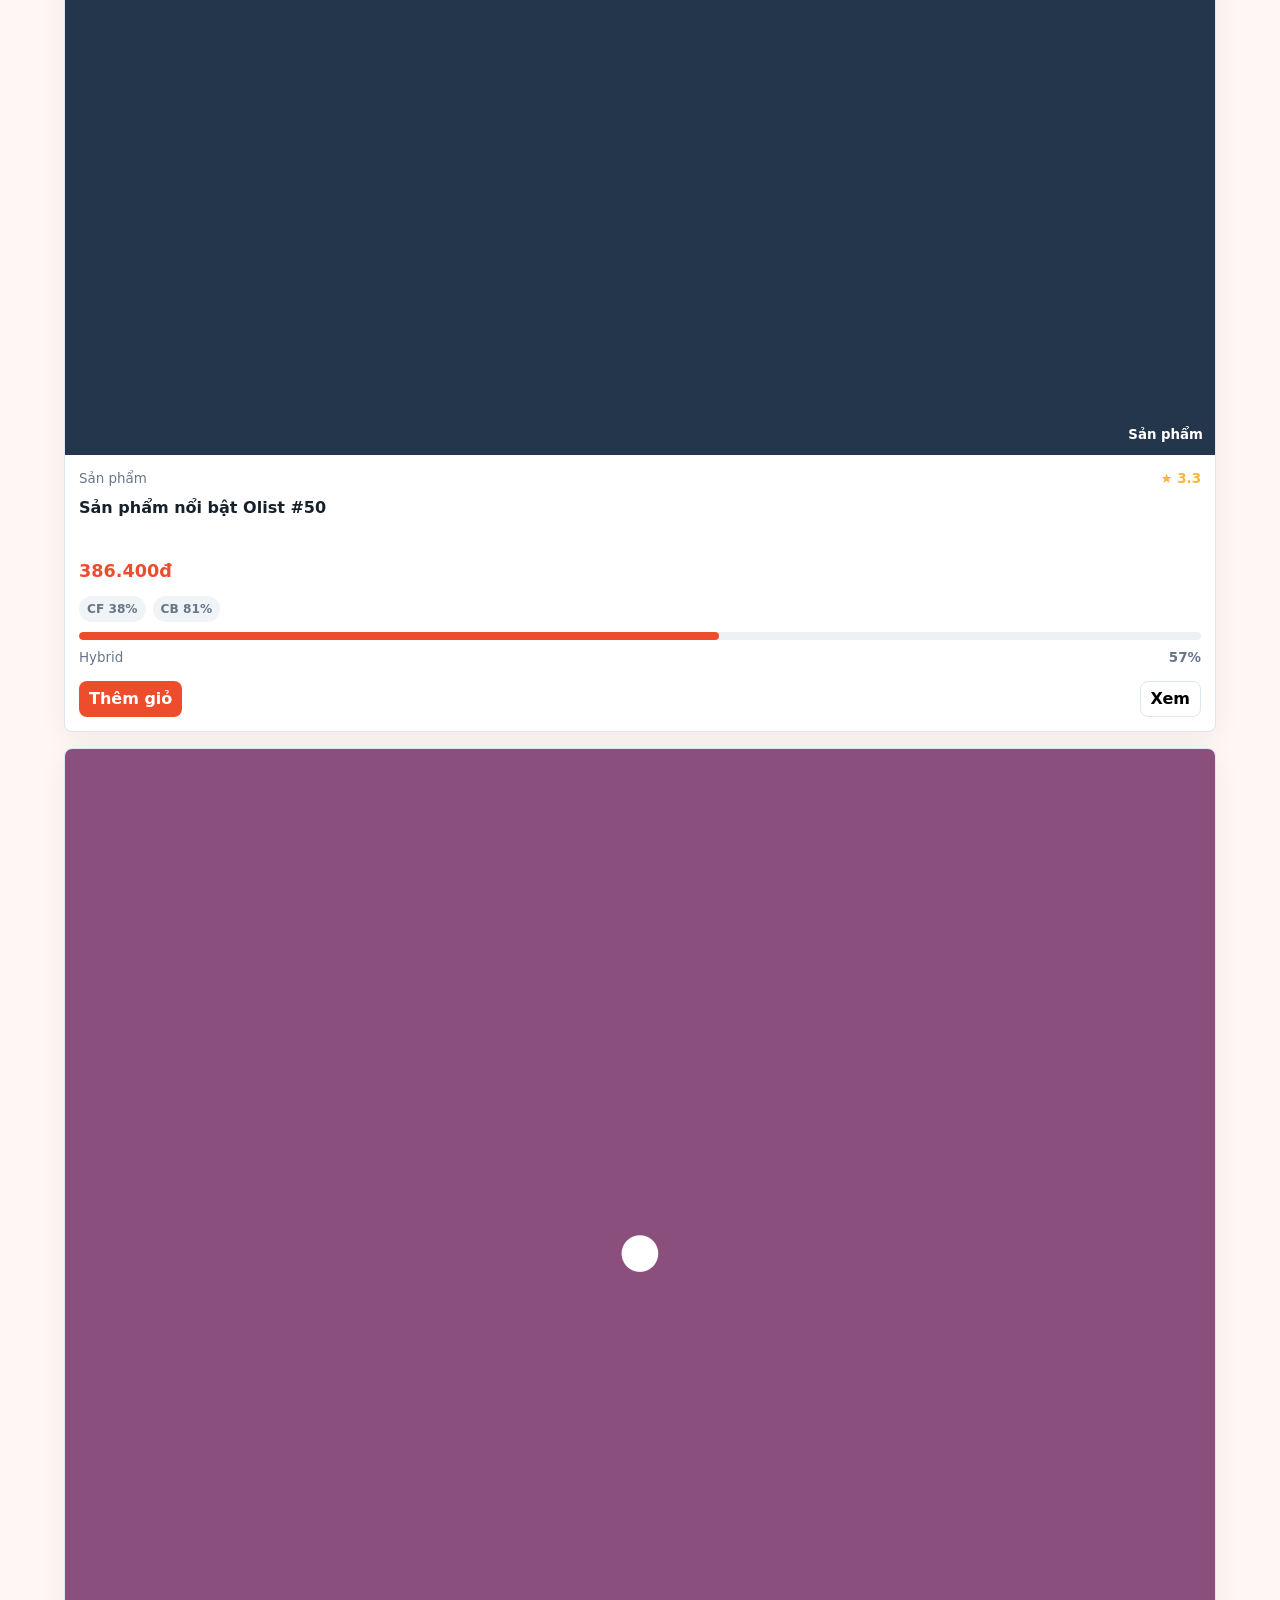
==== commit d1cd2fb6: "Rebuild marketplace with trained hybrid recommender" ====
--- a/index.html
+++ b/index.html
@@ -3,210 +3,207 @@
   <head>
     <meta charset="UTF-8" />
     <meta name="viewport" content="width=device-width, initial-scale=1.0" />
-    <title>ShopSmart - Mua sắm có gợi ý thông minh</title>
+    <title>SendoAI Shop - Gợi ý sản phẩm thông minh</title>
     <link rel="stylesheet" href="styles.css" />
   </head>
   <body>
-    <header class="shop-header">
-      <a class="brand" href="#home" aria-label="ShopSmart">
-        <span class="brand-mark">S</span>
-        <span>ShopSmart</span>
+    <header class="topbar">
+      <a class="brand" href="#home" aria-label="SendoAI Shop">
+        <span class="brand-logo">S</span>
+        <span>SendoAI Shop</span>
       </a>
 
-      <form class="search-bar" role="search">
+      <form class="search" role="search">
         <span aria-hidden="true">⌕</span>
-        <input id="searchInput" type="search" placeholder="Tìm điện thoại, giày, mỹ phẩm..." />
+        <input id="searchInput" type="search" placeholder="Tìm sản phẩm, danh mục, thương hiệu..." />
       </form>
 
-      <nav class="main-nav" aria-label="Điều hướng">
-        <a href="#recommendations">Dành cho bạn</a>
-        <a href="#hybrid">Hybrid</a>
+      <nav class="nav-links" aria-label="Điều hướng">
+        <a href="#recommendations">Gợi ý</a>
         <a href="#products">Sản phẩm</a>
-        <a href="#engine">Hệ thống gợi ý</a>
+        <a href="#model">Mô hình</a>
       </nav>
 
-      <button class="cart-button" type="button" aria-label="Giỏ hàng">
+      <button class="ghost-button" id="loginButton" type="button">Đăng nhập</button>
+      <button class="cart-button" id="cartButton" type="button" aria-label="Mở giỏ hàng">
         <span>Giỏ hàng</span>
         <strong id="cartCount">0</strong>
       </button>
     </header>
 
     <main id="home">
-      <section class="store-hero">
+      <section class="hero">
         <div class="hero-copy">
-          <p class="eyebrow">Online shopping demo</p>
-          <h1>Mua sắm trực tuyến với gợi ý sản phẩm cá nhân hóa</h1>
+          <p class="eyebrow">Marketplace demo</p>
+          <h1>Mua sắm như Shopee, có gợi ý sản phẩm bằng AI</h1>
           <p>
-            Hệ thống theo dõi hành vi xem, tìm kiếm, yêu thích và thêm giỏ để cập nhật
-            danh sách sản phẩm phù hợp theo thời gian thực.
+            Trang web dùng dataset Olist, huấn luyện Collaborative Filtering 5 epoch và
+            kết hợp Content-Based để tạo gợi ý Hybrid cho từng người dùng.
           </p>
           <div class="hero-actions">
-            <a class="primary-btn" href="#recommendations">Xem gợi ý</a>
-            <a class="secondary-btn" href="#products">Mua ngay</a>
-          </div>
-        </div>
-        <div class="hero-dashboard" aria-label="Bảng mô phỏng gợi ý">
-          <div class="hero-dashboard-top">
-            <span>Recommendation Engine</span>
-            <strong id="heroScore">92%</strong>
-          </div>
-          <img src="assets/recommendation-hero.png" alt="Giao diện mua sắm trực tuyến có hệ thống gợi ý" />
-          <div class="signal-row">
-            <span>view</span>
-            <span>click</span>
-            <span>cart</span>
-            <span>rating</span>
-          </div>
-        </div>
-      </section>
-
-      <section class="quick-strip" aria-label="Điểm nổi bật">
-        <article>
-          <strong>Hybrid AI</strong>
-          <span>Kết hợp hành vi người dùng và đặc trưng sản phẩm</span>
-        </article>
-        <article>
-          <strong>Top-N</strong>
-          <span>Xếp hạng sản phẩm có khả năng mua cao nhất</span>
-        </article>
-        <article>
-          <strong>Real-time</strong>
-          <span>Cập nhật gợi ý sau mỗi lượt xem hoặc thêm giỏ</span>
-        </article>
-      </section>
-
-      <section id="recommendations" class="shop-section">
-        <div class="section-title">
-          <div>
-            <p class="eyebrow">Cá nhân hóa</p>
-            <h2>Dành cho bạn</h2>
-          </div>
-          <div class="profile-switcher" id="profileSwitcher" aria-label="Chọn hồ sơ mua sắm"></div>
-        </div>
-
-        <div class="recommendation-layout">
-          <aside class="insight-panel">
-            <h3>Hồ sơ hiện tại</h3>
-            <p id="profileDescription">Đang phân tích...</p>
-            <div class="preference-tags" id="preferenceTags"></div>
-            <div class="engine-meter">
-              <span>Độ phù hợp trung bình</span>
-              <strong id="fitScore">0%</strong>
-              <div><span id="fitBar"></span></div>
+            <button class="primary-button" id="heroLoginButton" type="button">Đăng nhập để cá nhân hóa</button>
+            <a class="secondary-button" href="#products">Xem sản phẩm</a>
+          </div>
+          <div class="hero-stats">
+            <div><strong id="statProducts">0</strong><span>sản phẩm</span></div>
+            <div><strong id="statUsers">0</strong><span>user train</span></div>
+            <div><strong>5</strong><span>epoch</span></div>
+          </div>
+        </div>
+
+        <div class="login-card" aria-label="Giao diện đăng nhập">
+          <div class="login-card-header">
+            <span>SendoAI Account</span>
+            <strong>Hybrid RS</strong>
+          </div>
+          <label>
+            Email hoặc số điện thoại
+            <input type="text" value="khachhang@demo.vn" readonly />
+          </label>
+          <label>
+            Mật khẩu
+            <input type="password" value="12345678" readonly />
+          </label>
+          <button class="primary-button" type="button">Đăng nhập mẫu</button>
+          <p>Đăng nhập để hệ thống lấy lịch sử mua hàng và cập nhật gợi ý theo CF + CB.</p>
+        </div>
+      </section>
+
+      <section class="category-strip" id="categoryStrip" aria-label="Danh mục nổi bật"></section>
+
+      <section id="recommendations" class="section">
+        <div class="section-heading">
+          <div>
+            <p class="eyebrow">Hybrid recommendations</p>
+            <h2>Gợi ý dành cho bạn</h2>
+          </div>
+          <div class="profile-tabs" id="profileTabs"></div>
+        </div>
+
+        <div class="recommendation-shell">
+          <aside class="profile-panel">
+            <h3 id="activeProfileName">Khách hàng</h3>
+            <p id="activeProfileDescription"></p>
+            <div class="tag-list" id="interestTags"></div>
+            <div class="weight-control">
+              <div>
+                <span>Trọng số Hybrid</span>
+                <strong id="weightLabel">55% CF / 45% CB</strong>
+              </div>
+              <input id="hybridWeight" type="range" min="0" max="100" value="55" />
+            </div>
+            <div class="formula">
+              <span>Công thức</span>
+              <strong id="formulaText">Hybrid = 0.55 × CF + 0.45 × CB</strong>
             </div>
           </aside>
-          <div class="recommendation-grid" id="recommendationGrid"></div>
-        </div>
-      </section>
-
-      <section id="hybrid" class="shop-section hybrid-section">
-        <div class="section-title">
-          <div>
-            <p class="eyebrow">Hybrid module</p>
-            <h2>Kết hợp Collaborative Filtering và Content-Based</h2>
-          </div>
-          <p class="section-note">Điểm gợi ý cuối cùng được tính bằng cách trộn hành vi cộng đồng với độ khớp đặc trưng sản phẩm.</p>
-        </div>
-        <div class="hybrid-panel">
-          <div class="hybrid-control">
-            <h3>Trọng số mô hình</h3>
-            <p>Điều chỉnh tỷ lệ để xem danh sách gợi ý thay đổi theo CF hoặc CB.</p>
-            <label for="hybridWeight">Collaborative Filtering</label>
-            <div class="hybrid-slider-row">
-              <span id="cbWeightText">45% CB</span>
-              <input id="hybridWeight" type="range" min="0" max="100" value="55" />
-              <span id="cfWeightText">55% CF</span>
-            </div>
-            <div class="formula-box">
-              <span>Hybrid Score</span>
-              <strong id="hybridFormula">0.55 × CF + 0.45 × CB</strong>
-            </div>
-          </div>
-          <div class="hybrid-results">
-            <div class="hybrid-result-header">
-              <span>Sản phẩm</span>
-              <span>CF</span>
-              <span>CB</span>
-              <span>Hybrid</span>
-            </div>
-            <div id="hybridRows"></div>
-          </div>
-        </div>
-      </section>
-
-      <section id="products" class="shop-section muted-section">
-        <div class="section-title">
-          <div>
-            <p class="eyebrow">Cửa hàng</p>
-            <h2>Tất cả sản phẩm</h2>
-          </div>
-          <div class="category-tabs" id="categoryTabs" aria-label="Lọc danh mục"></div>
+
+          <div class="product-grid recommendation-grid" id="recommendationGrid"></div>
+        </div>
+      </section>
+
+      <section id="products" class="section soft-section">
+        <div class="section-heading">
+          <div>
+            <p class="eyebrow">Gian hàng</p>
+            <h2>Sản phẩm mới</h2>
+          </div>
+          <div class="filter-tabs" id="filterTabs"></div>
         </div>
         <div class="product-grid" id="productGrid"></div>
       </section>
 
-      <section class="shop-section">
-        <div class="section-title">
-          <div>
-            <p class="eyebrow">Item-Based Filtering</p>
+      <section class="section">
+        <div class="section-heading">
+          <div>
+            <p class="eyebrow">Item similarity</p>
             <h2>Sản phẩm tương tự</h2>
           </div>
-          <p class="section-note" id="similarNote">Nhấp vào một sản phẩm để xem gợi ý liên quan.</p>
-        </div>
-        <div class="similar-grid" id="similarGrid"></div>
-      </section>
-
-      <section id="engine" class="shop-section engine-section">
-        <div class="section-title">
-          <div>
-            <p class="eyebrow">Bên trong hệ thống</p>
-            <h2>Luồng dữ liệu gợi ý</h2>
-          </div>
-        </div>
-        <div class="engine-grid">
-          <article>
-            <span>1</span>
-            <h3>Thu thập hành vi</h3>
-            <p>Ghi nhận lượt xem, tìm kiếm, yêu thích, thêm giỏ, mua hàng và đánh giá.</p>
-          </article>
-          <article>
-            <span>2</span>
-            <h3>Tạo hồ sơ người dùng</h3>
-            <p>Chuyển sở thích và lịch sử tương tác thành vector đặc trưng.</p>
-          </article>
-          <article>
-            <span>3</span>
-            <h3>Tính điểm Hybrid</h3>
-            <p>Kết hợp Collaborative Filtering với Content-Based Filtering để giảm cold start.</p>
-          </article>
-          <article>
-            <span>4</span>
-            <h3>Hiển thị Top-N</h3>
-            <p>Lọc sản phẩm đã mua, hết hàng, sau đó trả danh sách gợi ý cho giao diện.</p>
-          </article>
+          <p class="section-note" id="similarNote">Chọn một sản phẩm để xem gợi ý tương tự.</p>
+        </div>
+        <div class="product-grid compact-grid" id="similarGrid"></div>
+      </section>
+
+      <section id="model" class="section model-section">
+        <div class="section-heading">
+          <div>
+            <p class="eyebrow">Training report</p>
+            <h2>Hệ thống gợi ý đã huấn luyện</h2>
+          </div>
+          <p class="section-note">CF dùng Matrix Factorization, CB dùng danh mục, giá và độ phổ biến sản phẩm.</p>
+        </div>
+        <div class="model-grid">
+          <article>
+            <span>01</span>
+            <h3>Dataset</h3>
+            <p id="datasetName">Olist Brazilian E-Commerce Public Dataset</p>
+          </article>
+          <article>
+            <span>02</span>
+            <h3>Collaborative Filtering</h3>
+            <p>Huấn luyện latent factors từ tương tác khách hàng - sản phẩm trong 5 epoch.</p>
+          </article>
+          <article>
+            <span>03</span>
+            <h3>Content-Based</h3>
+            <p>So khớp danh mục yêu thích, độ phổ biến và mức giá sản phẩm.</p>
+          </article>
+          <article>
+            <span>04</span>
+            <h3>Hybrid Ranking</h3>
+            <p>Trộn CF và CB bằng trọng số có thể chỉnh trực tiếp trên giao diện.</p>
+          </article>
+        </div>
+        <div class="training-panel">
+          <div>
+            <h3>RMSE theo epoch</h3>
+            <div id="epochBars" class="epoch-bars"></div>
+          </div>
+          <div class="metric-list">
+            <div><span>Users</span><strong id="metricUsers">0</strong></div>
+            <div><span>Items</span><strong id="metricItems">0</strong></div>
+            <div><span>Interactions</span><strong id="metricInteractions">0</strong></div>
+          </div>
         </div>
       </section>
     </main>
 
+    <div class="modal" id="authModal" aria-hidden="true">
+      <div class="modal-panel" role="dialog" aria-modal="true" aria-labelledby="authTitle">
+        <button class="close-button" id="closeAuth" type="button" aria-label="Đóng">×</button>
+        <div class="auth-layout">
+          <div class="auth-copy">
+            <p class="eyebrow">Đăng nhập</p>
+            <h2 id="authTitle">Chào mừng trở lại</h2>
+            <p>Chọn hồ sơ khách hàng mẫu để hệ thống dùng lịch sử mua hàng từ dataset và tính gợi ý.</p>
+          </div>
+          <form class="auth-form">
+            <label>Email hoặc số điện thoại<input id="emailInput" type="text" value="khachhang@demo.vn" /></label>
+            <label>Mật khẩu<input id="passwordInput" type="password" value="12345678" /></label>
+            <label>Hồ sơ mẫu<select id="profileSelect"></select></label>
+            <button class="primary-button" id="submitLogin" type="button">Đăng nhập</button>
+            <button class="secondary-button full-width" type="button">Tạo tài khoản mới</button>
+          </form>
+        </div>
+      </div>
+    </div>
+
     <aside class="cart-drawer" id="cartDrawer" aria-label="Giỏ hàng">
-      <div class="cart-header">
+      <div class="cart-head">
         <h2>Giỏ hàng</h2>
         <button id="closeCart" type="button" aria-label="Đóng giỏ hàng">×</button>
       </div>
-      <div id="cartItems" class="cart-items"></div>
+      <div class="cart-items" id="cartItems"></div>
       <div class="cart-total">
         <span>Tạm tính</span>
         <strong id="cartTotal">0đ</strong>
       </div>
+      <button class="primary-button">Thanh toán</button>
     </aside>
 
     <div class="toast" id="toast" role="status" aria-live="polite"></div>
 
-    <footer class="footer">
-      <p>ShopSmart mô phỏng ứng dụng mua sắm trực tuyến có sử dụng hệ thống gợi ý sản phẩm.</p>
-      <p>Nhóm 09 - IT6046.1</p>
-    </footer>
-
+    <script src="model_data.js"></script>
     <script src="script.js"></script>
   </body>
 </html>
--- a/styles.css
+++ b/styles.css
@@ -1,17 +1,17 @@
 :root {
-  --bg: #f5f7f9;
+  --bg: #f6f7fb;
   --surface: #ffffff;
   --ink: #17212b;
-  --muted: #66768a;
-  --line: #dfe6ec;
+  --muted: #68768a;
+  --line: #dfe6ee;
+  --primary: #ee4d2d;
+  --primary-dark: #c9381c;
   --teal: #0f766e;
-  --teal-dark: #0b4f4b;
-  --coral: #e45f4f;
-  --amber: #d99b2b;
   --navy: #24364b;
+  --yellow: #f6b73c;
+  --soft: #fff3ee;
   --mint: #dff3eb;
-  --soft: #edf4ef;
-  --shadow: 0 18px 55px rgba(23, 33, 43, 0.11);
+  --shadow: 0 18px 55px rgba(23, 33, 43, 0.12);
 }
 
 * {
@@ -22,11 +22,12 @@
 section,
 article,
 aside,
-figure,
+form,
 img,
-.store-hero > *,
-.recommendation-layout > *,
-.shop-header > * {
+.hero > *,
+.topbar > *,
+.recommendation-shell > *,
+.training-panel > * {
   min-width: 0;
 }
 
@@ -40,11 +41,12 @@
   background: var(--bg);
   color: var(--ink);
   font-family: Inter, ui-sans-serif, system-ui, -apple-system, BlinkMacSystemFont, "Segoe UI", sans-serif;
-  line-height: 1.6;
+  line-height: 1.55;
 }
 
 button,
-input {
+input,
+select {
   font: inherit;
 }
 
@@ -57,19 +59,19 @@
   text-decoration: none;
 }
 
-.shop-header {
+.topbar {
   position: sticky;
   top: 0;
-  z-index: 30;
-  display: grid;
-  grid-template-columns: auto minmax(220px, 520px) 1fr auto;
-  align-items: center;
-  gap: 18px;
-  min-height: 76px;
+  z-index: 40;
+  display: grid;
+  grid-template-columns: auto minmax(220px, 520px) 1fr auto auto;
+  align-items: center;
+  gap: 14px;
+  min-height: 74px;
   padding: 12px clamp(18px, 4vw, 56px);
-  border-bottom: 1px solid rgba(223, 230, 236, 0.9);
-  background: rgba(255, 255, 255, 0.94);
-  backdrop-filter: blur(18px);
+  background: linear-gradient(90deg, #f94f2f, #ff7048);
+  color: white;
+  box-shadow: 0 8px 24px rgba(201, 56, 28, 0.2);
 }
 
 .brand {
@@ -77,89 +79,97 @@
   align-items: center;
   gap: 10px;
   font-weight: 900;
-  color: var(--navy);
-}
-
-.brand-mark {
+}
+
+.brand-logo {
   display: grid;
   place-items: center;
   width: 40px;
   height: 40px;
   border-radius: 8px;
-  background: var(--teal);
-  color: white;
-}
-
-.search-bar {
+  background: white;
+  color: var(--primary);
+}
+
+.search {
   display: flex;
   align-items: center;
   gap: 8px;
   min-height: 46px;
   padding: 0 14px;
-  border: 1px solid var(--line);
-  border-radius: 8px;
-  background: #f8faf9;
-  color: var(--muted);
-}
-
-.search-bar input {
+  border-radius: 8px;
+  background: white;
+  color: var(--muted);
+}
+
+.search input {
   width: 100%;
   border: 0;
   outline: 0;
-  background: transparent;
   color: var(--ink);
 }
 
-.main-nav {
+.nav-links {
   display: flex;
   justify-content: flex-end;
   gap: 18px;
-  color: var(--muted);
-  font-size: 0.94rem;
-}
-
-.main-nav a:hover {
-  color: var(--teal-dark);
+  font-weight: 700;
+}
+
+.ghost-button,
+.cart-button,
+.primary-button,
+.secondary-button {
+  min-height: 42px;
+  border-radius: 8px;
+  font-weight: 900;
+}
+
+.ghost-button {
+  padding: 0 14px;
+  border: 1px solid rgba(255, 255, 255, 0.55);
+  background: rgba(255, 255, 255, 0.14);
+  color: white;
 }
 
 .cart-button {
   display: inline-flex;
   align-items: center;
   gap: 10px;
-  min-height: 42px;
   padding: 0 14px;
   border: 0;
-  border-radius: 8px;
   background: var(--navy);
   color: white;
-  font-weight: 800;
 }
 
 .cart-button strong {
   display: grid;
   place-items: center;
-  min-width: 26px;
-  height: 26px;
+  min-width: 24px;
+  height: 24px;
   border-radius: 50%;
-  background: var(--coral);
-}
-
-.store-hero {
-  display: grid;
-  grid-template-columns: minmax(0, 0.9fr) minmax(360px, 1.1fr);
-  align-items: center;
-  gap: clamp(28px, 5vw, 72px);
-  padding: clamp(52px, 7vw, 88px) clamp(18px, 5vw, 72px);
-  background: linear-gradient(180deg, #edf4ef 0%, #f5f7f9 100%);
+  background: white;
+  color: var(--primary);
+}
+
+.hero {
+  display: grid;
+  grid-template-columns: minmax(0, 1.05fr) minmax(320px, 0.75fr);
+  gap: clamp(28px, 5vw, 70px);
+  align-items: center;
+  padding: clamp(50px, 7vw, 90px) clamp(18px, 5vw, 72px);
+  background:
+    radial-gradient(circle at 80% 20%, rgba(238, 77, 45, 0.14), transparent 32%),
+    linear-gradient(180deg, #fff7f4 0%, #f6f7fb 100%);
 }
 
 .hero-copy {
-  max-width: 680px;
+  max-width: 780px;
 }
 
 .eyebrow {
   margin: 0 0 10px;
-  color: var(--teal-dark);
+  color: var(--primary-dark);
   font-size: 0.78rem;
   font-weight: 900;
   letter-spacing: 0;
@@ -175,25 +185,27 @@
 
 h1 {
   margin: 0;
-  font-size: clamp(2.2rem, 5.2vw, 4.9rem);
-  line-height: 1.04;
+  font-size: clamp(2.35rem, 6vw, 5.2rem);
+  line-height: 1.02;
   letter-spacing: 0;
 }
 
 h2 {
   margin: 0;
   font-size: clamp(1.6rem, 3vw, 2.7rem);
-  line-height: 1.12;
+  line-height: 1.14;
 }
 
 h3 {
   margin: 0 0 8px;
-  line-height: 1.25;
 }
 
 .hero-copy > p:not(.eyebrow),
 .section-note,
-.section-title p {
+.auth-copy p,
+.login-card p,
+.profile-panel p,
+.model-grid p {
   color: var(--muted);
 }
 
@@ -201,501 +213,525 @@
   display: flex;
   flex-wrap: wrap;
   gap: 12px;
-  margin-top: 28px;
-}
-
-.primary-btn,
-.secondary-btn {
+  margin: 28px 0;
+}
+
+.primary-button {
+  padding: 0 18px;
+  border: 0;
+  background: var(--primary);
+  color: white;
+}
+
+.primary-button:hover {
+  background: var(--primary-dark);
+}
+
+.secondary-button {
   display: inline-flex;
   align-items: center;
   justify-content: center;
-  min-height: 46px;
   padding: 0 18px;
-  border-radius: 8px;
-  font-weight: 900;
-}
-
-.primary-btn {
-  background: var(--teal);
-  color: white;
-}
-
-.secondary-btn {
   border: 1px solid var(--line);
   background: white;
-}
-
-.hero-dashboard {
-  position: relative;
-  overflow: hidden;
+  color: var(--ink);
+}
+
+.full-width {
+  width: 100%;
+}
+
+.hero-stats,
+.category-strip,
+.model-grid,
+.metric-list {
+  display: grid;
+  gap: 14px;
+}
+
+.hero-stats {
+  grid-template-columns: repeat(3, minmax(0, 1fr));
+  max-width: 560px;
+}
+
+.hero-stats div,
+.category-card,
+.login-card,
+.profile-panel,
+.product-card,
+.model-grid article,
+.training-panel {
   border: 1px solid var(--line);
   border-radius: 8px;
-  background: white;
+  background: var(--surface);
+  box-shadow: 0 8px 28px rgba(23, 33, 43, 0.06);
+}
+
+.hero-stats div {
+  padding: 16px;
+}
+
+.hero-stats strong {
+  display: block;
+  color: var(--primary-dark);
+  font-size: 1.55rem;
+}
+
+.hero-stats span {
+  color: var(--muted);
+}
+
+.login-card {
+  padding: 22px;
   box-shadow: var(--shadow);
 }
 
-.hero-dashboard img {
-  display: block;
-  width: 100%;
-  max-width: 100%;
-  min-height: 360px;
-  object-fit: cover;
-}
-
-.hero-dashboard-top,
-.signal-row {
-  display: flex;
-  align-items: center;
+.login-card-header {
+  display: flex;
   justify-content: space-between;
   gap: 12px;
-  padding: 14px 16px;
-  background: white;
+  margin-bottom: 18px;
+  font-weight: 900;
+}
+
+.login-card-header strong {
+  color: var(--teal);
+}
+
+label {
+  display: grid;
+  gap: 7px;
+  margin-bottom: 14px;
+  color: var(--navy);
   font-weight: 800;
 }
 
-.hero-dashboard-top strong {
-  color: var(--teal-dark);
-}
-
-.signal-row {
-  justify-content: flex-start;
+input,
+select {
+  width: 100%;
+  min-height: 42px;
+  padding: 0 12px;
+  border: 1px solid var(--line);
+  border-radius: 8px;
+  background: white;
+  color: var(--ink);
+}
+
+.category-strip {
+  grid-template-columns: repeat(6, minmax(0, 1fr));
+  padding: 0 clamp(18px, 5vw, 72px) 34px;
+  margin-top: -24px;
+}
+
+.category-card {
+  display: flex;
+  align-items: center;
+  gap: 12px;
+  padding: 16px;
+}
+
+.category-card span {
+  display: grid;
+  place-items: center;
+  width: 42px;
+  height: 42px;
+  border-radius: 8px;
+  background: var(--soft);
+  color: var(--primary);
+  font-weight: 900;
+}
+
+.category-card strong {
+  display: block;
+}
+
+.category-card small {
+  color: var(--muted);
+}
+
+.section {
+  padding: clamp(52px, 7vw, 84px) clamp(18px, 5vw, 72px);
+}
+
+.soft-section,
+.model-section {
+  background: #fff7f4;
+}
+
+.section-heading {
+  display: flex;
+  align-items: flex-end;
+  justify-content: space-between;
+  gap: 24px;
+  max-width: 1240px;
+  margin: 0 auto 24px;
+}
+
+.profile-tabs,
+.filter-tabs,
+.tag-list {
+  display: flex;
   flex-wrap: wrap;
-}
-
-.signal-row span,
-.preference-tags span {
+  gap: 10px;
+}
+
+.profile-tabs button,
+.filter-tabs button {
+  min-height: 40px;
+  padding: 0 14px;
+  border: 1px solid var(--line);
+  border-radius: 8px;
+  background: white;
+  color: var(--ink);
+  font-weight: 900;
+}
+
+.profile-tabs button.active,
+.filter-tabs button.active {
+  border-color: var(--primary);
+  background: var(--primary);
+  color: white;
+}
+
+.recommendation-shell {
+  display: grid;
+  grid-template-columns: 320px minmax(0, 1fr);
+  gap: 18px;
+  max-width: 1240px;
+  margin: 0 auto;
+}
+
+.profile-panel {
+  padding: 22px;
+}
+
+.tag-list span {
   padding: 6px 10px;
   border-radius: 999px;
   background: var(--mint);
-  color: var(--teal-dark);
-  font-size: 0.84rem;
-  font-weight: 800;
-}
-
-.quick-strip {
-  display: grid;
-  grid-template-columns: repeat(3, minmax(0, 1fr));
-  gap: 14px;
-  padding: 0 clamp(18px, 5vw, 72px) 34px;
-  margin-top: -26px;
-}
-
-.quick-strip article {
-  padding: 18px;
-  border: 1px solid var(--line);
-  border-radius: 8px;
-  background: white;
-  box-shadow: 0 10px 28px rgba(23, 33, 43, 0.06);
-}
-
-.quick-strip strong {
-  display: block;
-  color: var(--teal-dark);
-  font-size: 1.1rem;
-}
-
-.quick-strip span {
-  color: var(--muted);
-  font-size: 0.94rem;
-}
-
-.shop-section {
-  padding: clamp(52px, 7vw, 84px) clamp(18px, 5vw, 72px);
-}
-
-.muted-section,
-.engine-section,
-.hybrid-section {
-  background: var(--soft);
-}
-
-.section-title {
-  display: flex;
-  align-items: flex-end;
-  justify-content: space-between;
-  gap: 24px;
-  max-width: 1220px;
-  margin: 0 auto 24px;
-}
-
-.profile-switcher,
-.category-tabs {
-  display: flex;
-  flex-wrap: wrap;
-  justify-content: flex-end;
-  gap: 10px;
-}
-
-.profile-switcher button,
-.category-tabs button {
-  min-height: 40px;
-  padding: 0 14px;
-  border: 1px solid var(--line);
-  border-radius: 8px;
-  background: white;
-  color: var(--navy);
-  font-weight: 800;
-}
-
-.profile-switcher button.active,
-.category-tabs button.active {
-  border-color: var(--teal);
-  background: var(--teal);
-  color: white;
-}
-
-.recommendation-layout {
-  display: grid;
-  grid-template-columns: 300px minmax(0, 1fr);
-  gap: 18px;
-  max-width: 1220px;
-  margin: 0 auto;
-}
-
-.insight-panel {
-  min-height: 100%;
-  padding: 22px;
-  border: 1px solid var(--line);
-  border-radius: 8px;
-  background: white;
-  box-shadow: var(--shadow);
-}
-
-.insight-panel p {
-  color: var(--muted);
-}
-
-.preference-tags {
-  display: flex;
-  flex-wrap: wrap;
-  gap: 8px;
-  margin: 18px 0;
-}
-
-.engine-meter {
+  color: var(--teal);
+  font-weight: 900;
+}
+
+.weight-control {
+  margin: 20px 0;
   padding-top: 18px;
   border-top: 1px solid var(--line);
 }
 
-.engine-meter > span {
-  color: var(--muted);
-  font-size: 0.9rem;
-}
-
-.engine-meter strong {
+.weight-control div {
+  display: flex;
+  justify-content: space-between;
+  gap: 12px;
+  margin-bottom: 8px;
+}
+
+.weight-control span {
+  color: var(--muted);
+}
+
+.weight-control input {
+  padding: 0;
+  accent-color: var(--primary);
+}
+
+.formula {
+  padding: 14px;
+  border-radius: 8px;
+  background: var(--soft);
+}
+
+.formula span {
   display: block;
-  margin: 4px 0 10px;
-  color: var(--teal-dark);
-  font-size: 2rem;
-}
-
-.engine-meter div,
-.score-meter {
+  color: var(--primary-dark);
+  font-size: 0.8rem;
+  font-weight: 900;
+  text-transform: uppercase;
+}
+
+.product-grid {
+  display: grid;
+  grid-template-columns: repeat(4, minmax(0, 1fr));
+  gap: 16px;
+  max-width: 1240px;
+  margin: 0 auto;
+}
+
+.compact-grid {
+  grid-template-columns: repeat(5, minmax(0, 1fr));
+}
+
+.product-card {
+  overflow: hidden;
+}
+
+.product-visual {
+  position: relative;
+  display: grid;
+  place-items: center;
+  width: 100%;
+  aspect-ratio: 1.15 / 1;
+  border: 0;
+  color: white;
+}
+
+.product-visual span {
+  font-size: 3rem;
+}
+
+.product-visual small {
+  position: absolute;
+  right: 12px;
+  bottom: 10px;
+  font-weight: 900;
+}
+
+.product-info {
+  padding: 14px;
+}
+
+.product-meta,
+.score-row,
+.card-actions {
+  display: flex;
+  align-items: center;
+  justify-content: space-between;
+  gap: 10px;
+}
+
+.product-meta {
+  color: var(--muted);
+  font-size: 0.84rem;
+}
+
+.product-meta strong {
+  color: var(--yellow);
+}
+
+.product-info h3 {
+  min-height: 52px;
+  margin: 8px 0;
+  font-size: 1rem;
+  line-height: 1.28;
+}
+
+.price {
+  margin: 0 0 10px;
+  color: var(--primary);
+  font-size: 1.1rem;
+  font-weight: 900;
+}
+
+.score-chips {
+  display: flex;
+  flex-wrap: wrap;
+  gap: 7px;
+  margin-bottom: 10px;
+}
+
+.score-chips span {
+  padding: 4px 8px;
+  border-radius: 999px;
+  background: #f1f4f7;
+  color: var(--muted);
+  font-size: 0.76rem;
+  font-weight: 900;
+}
+
+.score-bar {
   height: 8px;
   overflow: hidden;
   border-radius: 999px;
-  background: #e9eef0;
-}
-
-.engine-meter div span,
-.score-meter span {
+  background: #edf1f4;
+}
+
+.score-bar span {
+  display: block;
+  height: 100%;
+  border-radius: inherit;
+  background: var(--primary);
+}
+
+.score-row {
+  margin-top: 8px;
+  color: var(--muted);
+  font-size: 0.84rem;
+}
+
+.card-actions {
+  margin-top: 12px;
+}
+
+.card-actions button {
+  min-height: 36px;
+  padding: 0 10px;
+  border-radius: 8px;
+  font-weight: 900;
+}
+
+.card-actions button:first-child {
+  border: 0;
+  background: var(--primary);
+  color: white;
+}
+
+.card-actions button:last-child {
+  border: 1px solid var(--line);
+  background: white;
+}
+
+.model-grid {
+  grid-template-columns: repeat(4, minmax(0, 1fr));
+  max-width: 1240px;
+  margin: 0 auto;
+}
+
+.model-grid article {
+  padding: 20px;
+}
+
+.model-grid article > span {
+  display: grid;
+  place-items: center;
+  width: 38px;
+  height: 32px;
+  margin-bottom: 14px;
+  border-radius: 8px;
+  background: var(--soft);
+  color: var(--primary);
+  font-weight: 900;
+}
+
+.training-panel {
+  display: grid;
+  grid-template-columns: minmax(0, 1fr) 320px;
+  gap: 22px;
+  max-width: 1240px;
+  margin: 18px auto 0;
+  padding: 22px;
+}
+
+.epoch-bars {
+  display: grid;
+  gap: 10px;
+}
+
+.epoch-row {
+  display: grid;
+  grid-template-columns: 76px minmax(0, 1fr) 70px;
+  align-items: center;
+  gap: 12px;
+}
+
+.epoch-track {
+  height: 10px;
+  overflow: hidden;
+  border-radius: 999px;
+  background: #edf1f4;
+}
+
+.epoch-track span {
   display: block;
   height: 100%;
   border-radius: inherit;
   background: var(--teal);
 }
 
-.recommendation-grid,
-.product-grid,
-.similar-grid {
-  display: grid;
-  grid-template-columns: repeat(4, minmax(0, 1fr));
-  gap: 16px;
-  max-width: 1220px;
-  margin: 0 auto;
-}
-
-.product-card {
-  overflow: hidden;
+.metric-list {
+  grid-template-columns: 1fr;
+}
+
+.metric-list div {
+  display: flex;
+  justify-content: space-between;
+  padding: 14px;
+  border-radius: 8px;
+  background: #f8fafc;
+}
+
+.modal {
+  position: fixed;
+  inset: 0;
+  z-index: 80;
+  display: none;
+  place-items: center;
+  padding: 18px;
+  background: rgba(23, 33, 43, 0.5);
+}
+
+.modal.open {
+  display: grid;
+}
+
+.modal-panel {
+  position: relative;
+  width: min(860px, 100%);
+  border-radius: 8px;
+  background: white;
+  box-shadow: var(--shadow);
+}
+
+.close-button {
+  position: absolute;
+  top: 12px;
+  right: 12px;
+  width: 38px;
+  height: 38px;
   border: 1px solid var(--line);
   border-radius: 8px;
   background: white;
-  box-shadow: 0 8px 24px rgba(23, 33, 43, 0.06);
-}
-
-.product-card.recommended {
-  box-shadow: var(--shadow);
-}
-
-.product-visual {
-  position: relative;
-  display: grid;
-  place-items: center;
-  width: 100%;
-  aspect-ratio: 1.22 / 1;
-  border: 0;
-  color: white;
-}
-
-.product-visual span {
-  font-size: 2.6rem;
-}
-
-.product-visual small {
-  position: absolute;
-  right: 12px;
-  bottom: 10px;
-  font-weight: 900;
-  opacity: 0.85;
-}
-
-.product-info {
-  padding: 14px;
-}
-
-.product-meta,
-.card-actions {
-  display: flex;
-  align-items: center;
-  justify-content: space-between;
-  gap: 10px;
-}
-
-.product-meta {
-  color: var(--muted);
-  font-size: 0.84rem;
-}
-
-.product-meta strong {
-  color: var(--amber);
-}
-
-.product-info h3 {
-  min-height: 50px;
-  margin-top: 8px;
-  font-size: 1rem;
-}
-
-.product-info p {
-  margin: 0 0 12px;
-  color: var(--teal-dark);
-  font-weight: 900;
-}
-
-.model-scores {
-  display: flex;
-  flex-wrap: wrap;
-  gap: 8px;
-  margin: 0 0 10px;
-}
-
-.model-scores span {
-  padding: 4px 8px;
-  border-radius: 999px;
-  background: #f1f5f7;
-  color: var(--muted);
-  font-size: 0.76rem;
-  font-weight: 800;
-}
-
-.card-actions {
-  margin-top: 12px;
-}
-
-.card-actions button {
-  min-height: 36px;
-  padding: 0 10px;
-  border-radius: 8px;
-  font-weight: 800;
-}
-
-.card-actions button:first-child {
-  border: 0;
-  background: var(--teal);
-  color: white;
-}
-
-.card-actions button:last-child {
-  border: 1px solid var(--line);
-  background: white;
-  color: var(--navy);
-}
-
-.engine-grid {
-  display: grid;
-  grid-template-columns: repeat(4, minmax(0, 1fr));
-  gap: 16px;
-  max-width: 1220px;
-  margin: 0 auto;
-}
-
-.hybrid-panel {
-  display: grid;
-  grid-template-columns: 340px minmax(0, 1fr);
-  gap: 18px;
-  max-width: 1220px;
-  margin: 0 auto;
-}
-
-.hybrid-control,
-.hybrid-results {
-  border: 1px solid var(--line);
-  border-radius: 8px;
-  background: white;
-  box-shadow: 0 10px 28px rgba(23, 33, 43, 0.06);
-}
-
-.hybrid-control {
+  font-size: 1.4rem;
+}
+
+.auth-layout {
+  display: grid;
+  grid-template-columns: 0.85fr 1fr;
+  gap: 22px;
+  padding: 34px;
+}
+
+.auth-copy {
   padding: 22px;
-}
-
-.hybrid-control p {
-  color: var(--muted);
-}
-
-.hybrid-control label {
-  display: block;
-  margin-top: 18px;
-  color: var(--navy);
-  font-weight: 900;
-}
-
-.hybrid-slider-row {
-  display: grid;
-  grid-template-columns: 68px minmax(0, 1fr) 68px;
-  align-items: center;
-  gap: 10px;
-  margin-top: 10px;
-}
-
-.hybrid-slider-row span {
-  color: var(--muted);
-  font-size: 0.84rem;
-  font-weight: 900;
-}
-
-.hybrid-slider-row input {
-  width: 100%;
-  accent-color: var(--teal);
-}
-
-.formula-box {
-  margin-top: 20px;
-  padding: 16px;
-  border-radius: 8px;
-  background: var(--mint);
-}
-
-.formula-box span {
-  display: block;
-  color: var(--teal-dark);
-  font-size: 0.82rem;
-  font-weight: 900;
-  text-transform: uppercase;
-}
-
-.formula-box strong {
-  display: block;
-  margin-top: 4px;
-  color: var(--ink);
-}
-
-.hybrid-results {
-  overflow: hidden;
-}
-
-.hybrid-result-header,
-.hybrid-row {
-  display: grid;
-  grid-template-columns: minmax(180px, 1fr) 72px 72px 86px;
-  align-items: center;
-  gap: 10px;
-  padding: 14px 16px;
-}
-
-.hybrid-result-header {
-  background: var(--navy);
-  color: white;
-  font-weight: 900;
-}
-
-.hybrid-row {
-  border-top: 1px solid var(--line);
-}
-
-.hybrid-row div strong,
-.hybrid-row div span {
-  display: block;
-}
-
-.hybrid-row div span {
-  color: var(--muted);
-  font-size: 0.84rem;
-}
-
-.hybrid-row > span,
-.hybrid-row > strong {
-  text-align: right;
-}
-
-.hybrid-row > strong {
-  color: var(--teal-dark);
-}
-
-.engine-grid article {
-  padding: 22px;
-  border: 1px solid var(--line);
-  border-radius: 8px;
-  background: white;
-}
-
-.engine-grid span {
-  display: grid;
-  place-items: center;
-  width: 34px;
-  height: 34px;
-  margin-bottom: 14px;
-  border-radius: 50%;
-  background: var(--navy);
-  color: white;
-  font-weight: 900;
-}
-
-.engine-grid p {
-  color: var(--muted);
+  border-radius: 8px;
+  background: var(--soft);
+}
+
+.auth-form {
+  display: grid;
+  gap: 12px;
 }
 
 .cart-drawer {
   position: fixed;
   top: 0;
   right: 0;
-  z-index: 40;
+  z-index: 70;
   display: flex;
   flex-direction: column;
-  width: min(390px, 100vw);
+  width: min(410px, 100vw);
   height: 100vh;
   padding: 22px;
   border-left: 1px solid var(--line);
   background: white;
   box-shadow: var(--shadow);
   transform: translateX(105%);
-  transition: transform 220ms ease;
+  transition: transform 200ms ease;
 }
 
 .cart-drawer.open {
   transform: translateX(0);
 }
 
-.cart-header,
+.cart-head,
 .cart-total,
-.cart-items div {
+.cart-item {
   display: flex;
   align-items: center;
   justify-content: space-between;
   gap: 12px;
 }
 
-.cart-header button {
+.cart-head button {
   width: 38px;
   height: 38px;
   border: 1px solid var(--line);
@@ -712,27 +748,30 @@
   padding: 18px 0;
 }
 
-.cart-items div {
+.cart-item {
   padding: 12px;
   border: 1px solid var(--line);
   border-radius: 8px;
 }
 
-.empty-cart {
+.cart-item span {
   color: var(--muted);
 }
 
 .cart-total {
-  padding-top: 16px;
+  padding: 16px 0;
   border-top: 1px solid var(--line);
-  font-size: 1.1rem;
+}
+
+.empty {
+  color: var(--muted);
 }
 
 .toast {
   position: fixed;
   left: 50%;
   bottom: 24px;
-  z-index: 50;
+  z-index: 90;
   max-width: min(520px, calc(100vw - 32px));
   padding: 12px 16px;
   border-radius: 8px;
@@ -748,110 +787,108 @@
   transform: translate(-50%, 0);
 }
 
-.footer {
-  display: flex;
-  flex-wrap: wrap;
-  justify-content: space-between;
-  gap: 12px;
-  padding: 24px clamp(18px, 5vw, 72px);
-  background: var(--ink);
-  color: rgba(255, 255, 255, 0.82);
-}
-
-.footer p {
-  margin: 0;
-}
-
-@media (max-width: 1080px) {
-  .shop-header {
-    grid-template-columns: auto 1fr auto;
-  }
-
-  .main-nav {
+@media (max-width: 1100px) {
+  .topbar {
+    grid-template-columns: auto minmax(200px, 1fr) auto auto;
+  }
+
+  .nav-links {
     display: none;
   }
 
-  .store-hero,
-  .recommendation-layout,
-  .hybrid-panel {
+  .hero,
+  .recommendation-shell,
+  .training-panel {
     grid-template-columns: 1fr;
   }
 
-  .recommendation-grid,
+  .category-strip,
   .product-grid,
-  .similar-grid,
-  .engine-grid {
+  .compact-grid,
+  .model-grid {
     grid-template-columns: repeat(2, minmax(0, 1fr));
   }
 }
 
 @media (max-width: 720px) {
-  .shop-header {
+  .topbar {
     display: flex;
     flex-wrap: wrap;
-    align-items: start;
-  }
-
-  .search-bar {
+  }
+
+  .brand {
+    max-width: calc(100% - 72px);
+  }
+
+  .search {
     flex: 1 0 100%;
-    order: 3;
-  }
-
-  .store-hero {
-    padding-top: 38px;
+    order: 5;
+  }
+
+  .ghost-button {
+    display: none;
+  }
+
+  .cart-button {
+    position: fixed;
+    top: 14px;
+    right: 18px;
+    width: 46px;
+    padding: 0;
+    justify-content: center;
+  }
+
+  .cart-button span {
+    display: none;
   }
 
   h1 {
-    font-size: 2rem;
-  }
-
-  .hero-dashboard img {
-    min-height: 250px;
-  }
-
-  .quick-strip,
-  .recommendation-grid,
+    max-width: calc(100vw - 48px);
+    font-size: 1.72rem;
+    line-height: 1.12;
+  }
+
+  .hero-copy,
+  .login-card,
+  .section-heading,
+  .recommendation-shell,
+  .training-panel {
+    width: min(320px, calc(100vw - 48px));
+    max-width: min(320px, calc(100vw - 48px));
+    justify-self: start;
+  }
+
+  .hero-actions {
+    display: grid;
+    grid-template-columns: 1fr;
+  }
+
+  .primary-button,
+  .secondary-button {
+    width: 100%;
+  }
+  }
+
+  .hero-stats,
+  .category-strip,
   .product-grid,
-  .similar-grid,
-  .engine-grid {
+  .compact-grid,
+  .model-grid {
     grid-template-columns: 1fr;
   }
 
-  .hybrid-result-header,
-  .hybrid-row {
-    grid-template-columns: minmax(120px, 1fr) 48px 48px 64px;
-    padding: 12px;
-    font-size: 0.86rem;
-  }
-
-  .section-title {
+  .section-heading {
     align-items: flex-start;
     flex-direction: column;
   }
 
-  .profile-switcher,
-  .category-tabs {
-    justify-content: flex-start;
-  }
-
-  .cart-button span {
-    display: none;
-  }
-
-  .cart-button {
-    position: fixed;
-    top: 13px;
-    right: 18px;
-    z-index: 60;
-    justify-content: center;
-    width: 46px;
-    padding: 0;
-    margin-left: auto;
-  }
-}
-
-@media (max-width: 430px) {
-  h1 {
-    font-size: 1.72rem;
-  }
-}
+  .auth-layout {
+    grid-template-columns: 1fr;
+    padding: 22px;
+  }
+
+  .epoch-row {
+    grid-template-columns: 58px minmax(0, 1fr) 62px;
+    font-size: 0.86rem;
+  }
+}
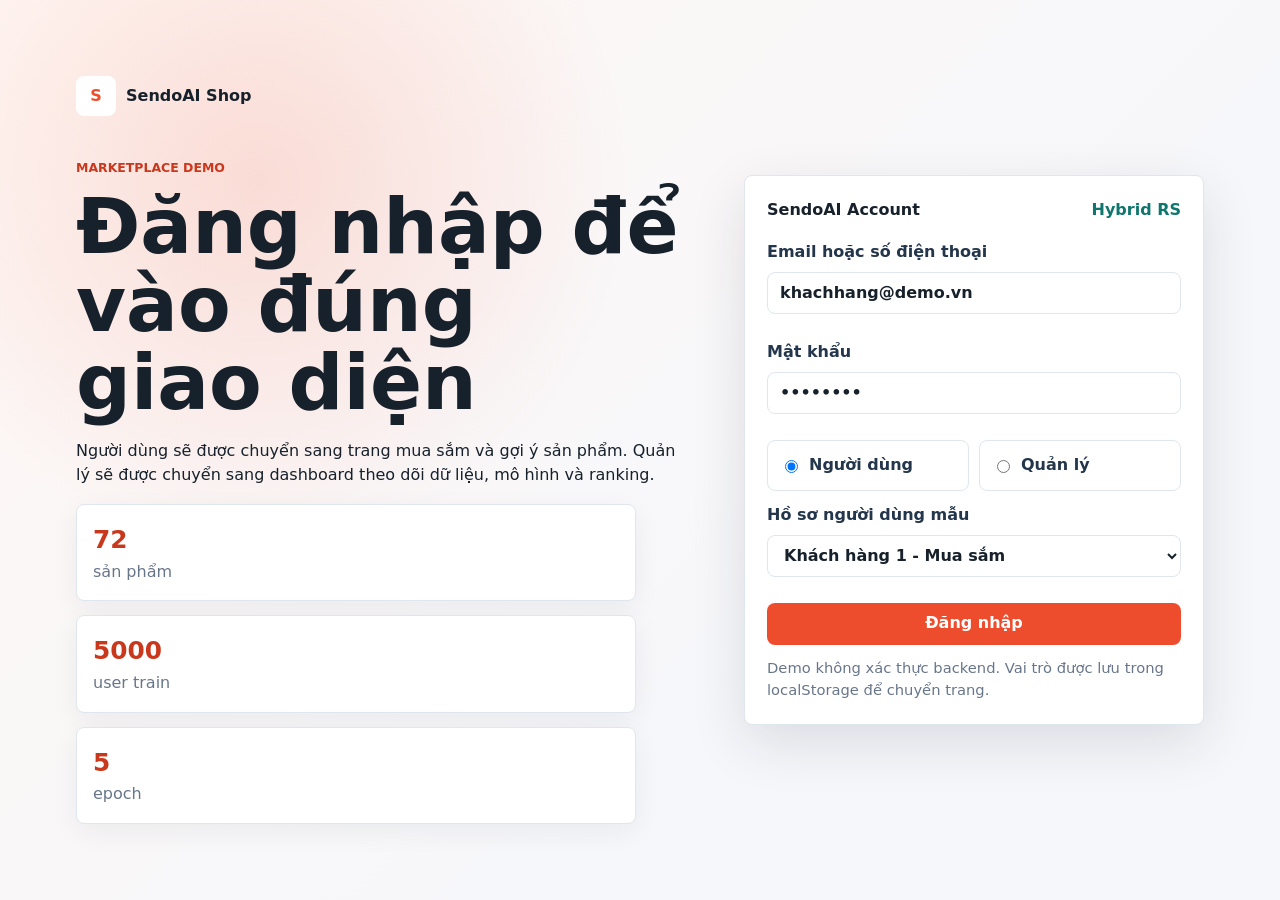
==== commit 26d89d8d: "Split login user and admin pages" ====
--- a/index.html
+++ b/index.html
@@ -3,206 +3,49 @@
   <head>
     <meta charset="UTF-8" />
     <meta name="viewport" content="width=device-width, initial-scale=1.0" />
-    <title>SendoAI Shop - Gợi ý sản phẩm thông minh</title>
+    <title>Đăng nhập - SendoAI Shop</title>
     <link rel="stylesheet" href="styles.css" />
   </head>
-  <body>
-    <header class="topbar">
-      <a class="brand" href="#home" aria-label="SendoAI Shop">
-        <span class="brand-logo">S</span>
-        <span>SendoAI Shop</span>
-      </a>
-
-      <form class="search" role="search">
-        <span aria-hidden="true">⌕</span>
-        <input id="searchInput" type="search" placeholder="Tìm sản phẩm, danh mục, thương hiệu..." />
-      </form>
-
-      <nav class="nav-links" aria-label="Điều hướng">
-        <a href="#recommendations">Gợi ý</a>
-        <a href="#products">Sản phẩm</a>
-        <a href="#model">Mô hình</a>
-      </nav>
-
-      <button class="ghost-button" id="loginButton" type="button">Đăng nhập</button>
-      <button class="cart-button" id="cartButton" type="button" aria-label="Mở giỏ hàng">
-        <span>Giỏ hàng</span>
-        <strong id="cartCount">0</strong>
-      </button>
-    </header>
-
-    <main id="home">
-      <section class="hero">
-        <div class="hero-copy">
-          <p class="eyebrow">Marketplace demo</p>
-          <h1>Mua sắm như Shopee, có gợi ý sản phẩm bằng AI</h1>
-          <p>
-            Trang web dùng dataset Olist, huấn luyện Collaborative Filtering 5 epoch và
-            kết hợp Content-Based để tạo gợi ý Hybrid cho từng người dùng.
-          </p>
-          <div class="hero-actions">
-            <button class="primary-button" id="heroLoginButton" type="button">Đăng nhập để cá nhân hóa</button>
-            <a class="secondary-button" href="#products">Xem sản phẩm</a>
-          </div>
-          <div class="hero-stats">
-            <div><strong id="statProducts">0</strong><span>sản phẩm</span></div>
-            <div><strong id="statUsers">0</strong><span>user train</span></div>
-            <div><strong>5</strong><span>epoch</span></div>
-          </div>
-        </div>
-
-        <div class="login-card" aria-label="Giao diện đăng nhập">
-          <div class="login-card-header">
-            <span>SendoAI Account</span>
-            <strong>Hybrid RS</strong>
-          </div>
-          <label>
-            Email hoặc số điện thoại
-            <input type="text" value="khachhang@demo.vn" readonly />
-          </label>
-          <label>
-            Mật khẩu
-            <input type="password" value="12345678" readonly />
-          </label>
-          <button class="primary-button" type="button">Đăng nhập mẫu</button>
-          <p>Đăng nhập để hệ thống lấy lịch sử mua hàng và cập nhật gợi ý theo CF + CB.</p>
+  <body class="login-page">
+    <main class="login-screen">
+      <section class="login-hero">
+        <a class="brand login-brand" href="index.html" aria-label="SendoAI Shop">
+          <span class="brand-logo">S</span>
+          <span>SendoAI Shop</span>
+        </a>
+        <p class="eyebrow">Marketplace demo</p>
+        <h1>Đăng nhập để vào đúng giao diện</h1>
+        <p>
+          Người dùng sẽ được chuyển sang trang mua sắm và gợi ý sản phẩm. Quản lý sẽ
+          được chuyển sang dashboard theo dõi dữ liệu, mô hình và ranking.
+        </p>
+        <div class="hero-stats">
+          <div><strong id="statProducts">0</strong><span>sản phẩm</span></div>
+          <div><strong id="statUsers">0</strong><span>user train</span></div>
+          <div><strong>5</strong><span>epoch</span></div>
         </div>
       </section>
 
-      <section class="category-strip" id="categoryStrip" aria-label="Danh mục nổi bật"></section>
-
-      <section id="recommendations" class="section">
-        <div class="section-heading">
-          <div>
-            <p class="eyebrow">Hybrid recommendations</p>
-            <h2>Gợi ý dành cho bạn</h2>
+      <section class="login-card auth-page-card">
+        <div class="login-card-header">
+          <span>SendoAI Account</span>
+          <strong>Hybrid RS</strong>
+        </div>
+        <form class="auth-form">
+          <label>Email hoặc số điện thoại<input id="emailInput" type="text" value="khachhang@demo.vn" /></label>
+          <label>Mật khẩu<input id="passwordInput" type="password" value="12345678" /></label>
+          <div class="role-picker" aria-label="Chọn vai trò đăng nhập">
+            <label><input type="radio" name="role" value="user" checked /> Người dùng</label>
+            <label><input type="radio" name="role" value="admin" /> Quản lý</label>
           </div>
-          <div class="profile-tabs" id="profileTabs"></div>
-        </div>
-
-        <div class="recommendation-shell">
-          <aside class="profile-panel">
-            <h3 id="activeProfileName">Khách hàng</h3>
-            <p id="activeProfileDescription"></p>
-            <div class="tag-list" id="interestTags"></div>
-            <div class="weight-control">
-              <div>
-                <span>Trọng số Hybrid</span>
-                <strong id="weightLabel">55% CF / 45% CB</strong>
-              </div>
-              <input id="hybridWeight" type="range" min="0" max="100" value="55" />
-            </div>
-            <div class="formula">
-              <span>Công thức</span>
-              <strong id="formulaText">Hybrid = 0.55 × CF + 0.45 × CB</strong>
-            </div>
-          </aside>
-
-          <div class="product-grid recommendation-grid" id="recommendationGrid"></div>
-        </div>
-      </section>
-
-      <section id="products" class="section soft-section">
-        <div class="section-heading">
-          <div>
-            <p class="eyebrow">Gian hàng</p>
-            <h2>Sản phẩm mới</h2>
-          </div>
-          <div class="filter-tabs" id="filterTabs"></div>
-        </div>
-        <div class="product-grid" id="productGrid"></div>
-      </section>
-
-      <section class="section">
-        <div class="section-heading">
-          <div>
-            <p class="eyebrow">Item similarity</p>
-            <h2>Sản phẩm tương tự</h2>
-          </div>
-          <p class="section-note" id="similarNote">Chọn một sản phẩm để xem gợi ý tương tự.</p>
-        </div>
-        <div class="product-grid compact-grid" id="similarGrid"></div>
-      </section>
-
-      <section id="model" class="section model-section">
-        <div class="section-heading">
-          <div>
-            <p class="eyebrow">Training report</p>
-            <h2>Hệ thống gợi ý đã huấn luyện</h2>
-          </div>
-          <p class="section-note">CF dùng Matrix Factorization, CB dùng danh mục, giá và độ phổ biến sản phẩm.</p>
-        </div>
-        <div class="model-grid">
-          <article>
-            <span>01</span>
-            <h3>Dataset</h3>
-            <p id="datasetName">Olist Brazilian E-Commerce Public Dataset</p>
-          </article>
-          <article>
-            <span>02</span>
-            <h3>Collaborative Filtering</h3>
-            <p>Huấn luyện latent factors từ tương tác khách hàng - sản phẩm trong 5 epoch.</p>
-          </article>
-          <article>
-            <span>03</span>
-            <h3>Content-Based</h3>
-            <p>So khớp danh mục yêu thích, độ phổ biến và mức giá sản phẩm.</p>
-          </article>
-          <article>
-            <span>04</span>
-            <h3>Hybrid Ranking</h3>
-            <p>Trộn CF và CB bằng trọng số có thể chỉnh trực tiếp trên giao diện.</p>
-          </article>
-        </div>
-        <div class="training-panel">
-          <div>
-            <h3>RMSE theo epoch</h3>
-            <div id="epochBars" class="epoch-bars"></div>
-          </div>
-          <div class="metric-list">
-            <div><span>Users</span><strong id="metricUsers">0</strong></div>
-            <div><span>Items</span><strong id="metricItems">0</strong></div>
-            <div><span>Interactions</span><strong id="metricInteractions">0</strong></div>
-          </div>
-        </div>
+          <label>Hồ sơ người dùng mẫu<select id="profileSelect"></select></label>
+          <button class="primary-button" id="submitLogin" type="button">Đăng nhập</button>
+          <p class="form-note">Demo không xác thực backend. Vai trò được lưu trong localStorage để chuyển trang.</p>
+        </form>
       </section>
     </main>
 
-    <div class="modal" id="authModal" aria-hidden="true">
-      <div class="modal-panel" role="dialog" aria-modal="true" aria-labelledby="authTitle">
-        <button class="close-button" id="closeAuth" type="button" aria-label="Đóng">×</button>
-        <div class="auth-layout">
-          <div class="auth-copy">
-            <p class="eyebrow">Đăng nhập</p>
-            <h2 id="authTitle">Chào mừng trở lại</h2>
-            <p>Chọn hồ sơ khách hàng mẫu để hệ thống dùng lịch sử mua hàng từ dataset và tính gợi ý.</p>
-          </div>
-          <form class="auth-form">
-            <label>Email hoặc số điện thoại<input id="emailInput" type="text" value="khachhang@demo.vn" /></label>
-            <label>Mật khẩu<input id="passwordInput" type="password" value="12345678" /></label>
-            <label>Hồ sơ mẫu<select id="profileSelect"></select></label>
-            <button class="primary-button" id="submitLogin" type="button">Đăng nhập</button>
-            <button class="secondary-button full-width" type="button">Tạo tài khoản mới</button>
-          </form>
-        </div>
-      </div>
-    </div>
-
-    <aside class="cart-drawer" id="cartDrawer" aria-label="Giỏ hàng">
-      <div class="cart-head">
-        <h2>Giỏ hàng</h2>
-        <button id="closeCart" type="button" aria-label="Đóng giỏ hàng">×</button>
-      </div>
-      <div class="cart-items" id="cartItems"></div>
-      <div class="cart-total">
-        <span>Tạm tính</span>
-        <strong id="cartTotal">0đ</strong>
-      </div>
-      <button class="primary-button">Thanh toán</button>
-    </aside>
-
     <div class="toast" id="toast" role="status" aria-live="polite"></div>
-
     <script src="model_data.js"></script>
     <script src="script.js"></script>
   </body>
--- a/styles.css
+++ b/styles.css
@@ -163,6 +163,40 @@
     linear-gradient(180deg, #fff7f4 0%, #f6f7fb 100%);
 }
 
+.login-page {
+  min-height: 100vh;
+  background:
+    radial-gradient(circle at 20% 20%, rgba(238, 77, 45, 0.16), transparent 30%),
+    linear-gradient(135deg, #fff7f4 0%, #f6f7fb 68%);
+}
+
+.login-screen {
+  display: grid;
+  grid-template-columns: minmax(0, 1fr) minmax(320px, 460px);
+  align-items: center;
+  gap: clamp(28px, 5vw, 70px);
+  min-height: 100vh;
+  padding: clamp(28px, 6vw, 76px);
+}
+
+.login-hero {
+  max-width: 760px;
+}
+
+.login-brand {
+  margin-bottom: 42px;
+}
+
+.auth-page-card {
+  padding: 28px;
+}
+
+.form-note {
+  margin: 0;
+  color: var(--muted);
+  font-size: 0.92rem;
+}
+
 .hero-copy {
   max-width: 780px;
 }
@@ -354,8 +388,28 @@
 }
 
 .soft-section,
-.model-section {
+.model-section,
+.admin-section {
   background: #fff7f4;
+}
+
+.admin-only {
+  display: none;
+}
+
+body[data-role="admin"] .admin-only {
+  display: block;
+}
+
+body[data-role="admin"] .user-only,
+body[data-role="admin"] .category-strip,
+body[data-role="admin"] .cart-button {
+  display: none;
+}
+
+body[data-role="user"] .admin-only,
+body[data-role="guest"] .admin-only {
+  display: none;
 }
 
 .section-heading {
@@ -584,6 +638,91 @@
   grid-template-columns: repeat(4, minmax(0, 1fr));
   max-width: 1240px;
   margin: 0 auto;
+}
+
+.admin-grid {
+  display: grid;
+  grid-template-columns: repeat(4, minmax(0, 1fr));
+  gap: 16px;
+  max-width: 1240px;
+  margin: 0 auto 18px;
+}
+
+.admin-grid article,
+.admin-panel {
+  border: 1px solid var(--line);
+  border-radius: 8px;
+  background: white;
+  box-shadow: 0 8px 28px rgba(23, 33, 43, 0.06);
+}
+
+.admin-grid article {
+  padding: 18px;
+}
+
+.admin-grid span,
+.admin-grid small {
+  display: block;
+  color: var(--muted);
+}
+
+.admin-grid strong {
+  display: block;
+  margin: 4px 0;
+  color: var(--primary-dark);
+  font-size: 2rem;
+}
+
+.admin-layout {
+  display: grid;
+  grid-template-columns: 340px minmax(0, 1fr) minmax(0, 0.8fr);
+  gap: 16px;
+  max-width: 1240px;
+  margin: 0 auto;
+}
+
+.admin-panel {
+  padding: 20px;
+}
+
+.admin-panel p {
+  color: var(--muted);
+}
+
+.admin-table {
+  display: grid;
+  gap: 10px;
+}
+
+.admin-row {
+  display: grid;
+  grid-template-columns: 34px minmax(0, 1fr) auto auto;
+  align-items: center;
+  gap: 10px;
+  padding: 10px;
+  border-radius: 8px;
+  background: #f8fafc;
+}
+
+.admin-row span {
+  display: grid;
+  place-items: center;
+  width: 28px;
+  height: 28px;
+  border-radius: 8px;
+  background: var(--soft);
+  color: var(--primary);
+  font-weight: 900;
+}
+
+.admin-row em {
+  color: var(--muted);
+  font-style: normal;
+  font-size: 0.84rem;
+}
+
+.admin-row b {
+  color: var(--teal);
 }
 
 .model-grid article {
@@ -701,6 +840,27 @@
   gap: 12px;
 }
 
+.role-picker {
+  display: grid;
+  grid-template-columns: repeat(2, minmax(0, 1fr));
+  gap: 10px;
+}
+
+.role-picker label {
+  display: flex;
+  align-items: center;
+  gap: 8px;
+  margin: 0;
+  padding: 12px;
+  border: 1px solid var(--line);
+  border-radius: 8px;
+}
+
+.role-picker input {
+  width: auto;
+  min-height: auto;
+}
+
 .cart-drawer {
   position: fixed;
   top: 0;
@@ -797,15 +957,18 @@
   }
 
   .hero,
+  .login-screen,
   .recommendation-shell,
-  .training-panel {
+  .training-panel,
+  .admin-layout {
     grid-template-columns: 1fr;
   }
 
   .category-strip,
   .product-grid,
   .compact-grid,
-  .model-grid {
+  .model-grid,
+  .admin-grid {
     grid-template-columns: repeat(2, minmax(0, 1fr));
   }
 }
@@ -849,6 +1012,7 @@
   }
 
   .hero-copy,
+  .login-hero,
   .login-card,
   .section-heading,
   .recommendation-shell,
@@ -873,8 +1037,18 @@
   .category-strip,
   .product-grid,
   .compact-grid,
-  .model-grid {
+  .model-grid,
+  .admin-grid {
     grid-template-columns: 1fr;
+  }
+
+  .admin-row {
+    grid-template-columns: 28px minmax(0, 1fr);
+  }
+
+  .admin-row em,
+  .admin-row b {
+    grid-column: 2;
   }
 
   .section-heading {
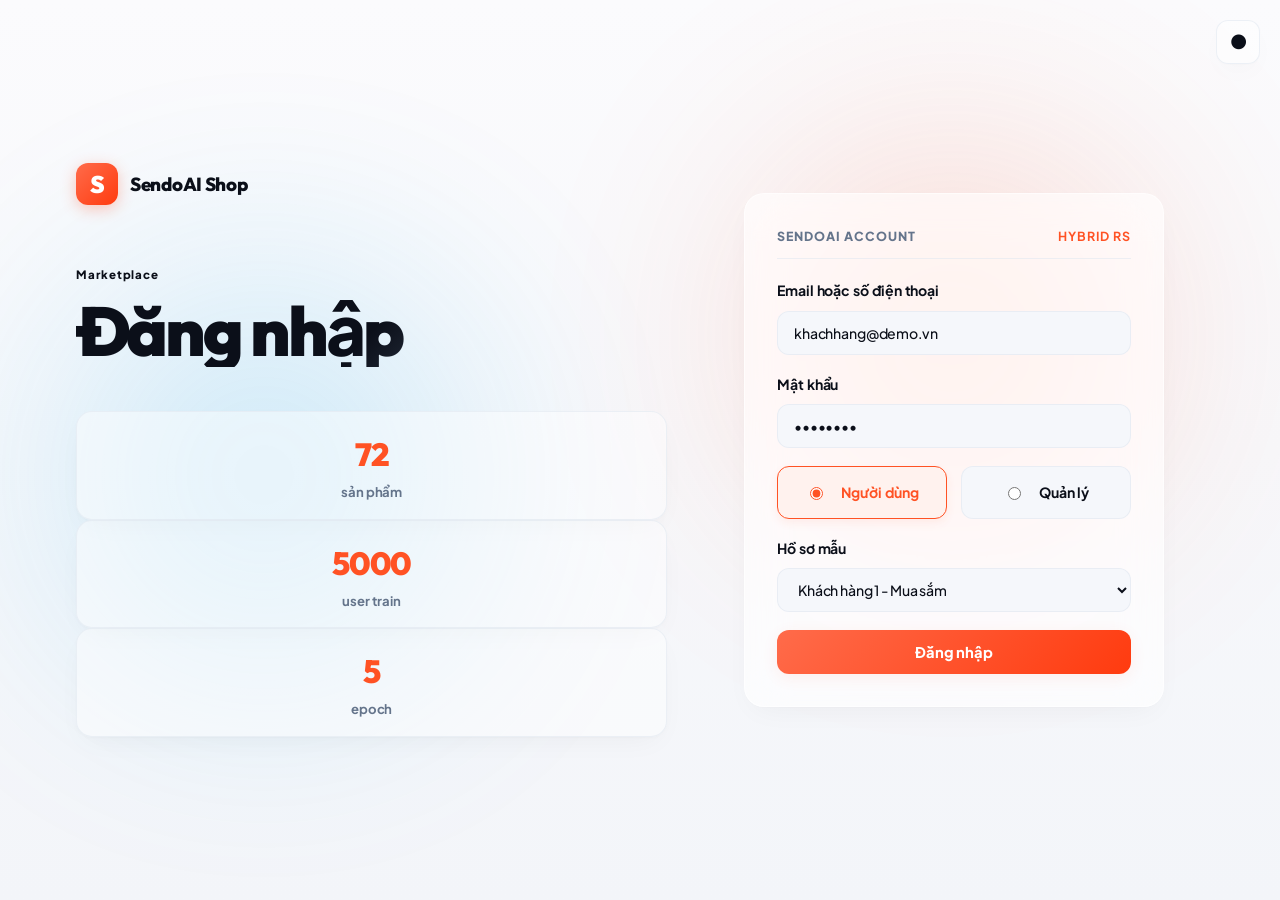
==== commit 8ab050dc: "Refine shopping UI and admin training flow" ====
--- a/index.html
+++ b/index.html
@@ -4,21 +4,21 @@
     <meta charset="UTF-8" />
     <meta name="viewport" content="width=device-width, initial-scale=1.0" />
     <title>Đăng nhập - SendoAI Shop</title>
+    <link rel="preconnect" href="https://fonts.googleapis.com">
+    <link rel="preconnect" href="https://fonts.gstatic.com" crossorigin>
+    <link href="https://fonts.googleapis.com/css2?family=Inter:wght@300;400;500;600;700&family=Outfit:wght@400;500;600;700;800;900&display=swap" rel="stylesheet">
     <link rel="stylesheet" href="styles.css" />
   </head>
   <body class="login-page">
+    <button class="theme-toggle" id="themeToggle" type="button" aria-label="Chuyển chế độ tối" style="position: fixed; top: 20px; right: 20px; z-index: 100;">●</button>
     <main class="login-screen">
       <section class="login-hero">
         <a class="brand login-brand" href="index.html" aria-label="SendoAI Shop">
           <span class="brand-logo">S</span>
           <span>SendoAI Shop</span>
         </a>
-        <p class="eyebrow">Marketplace demo</p>
-        <h1>Đăng nhập để vào đúng giao diện</h1>
-        <p>
-          Người dùng sẽ được chuyển sang trang mua sắm và gợi ý sản phẩm. Quản lý sẽ
-          được chuyển sang dashboard theo dõi dữ liệu, mô hình và ranking.
-        </p>
+        <p class="eyebrow">Marketplace</p>
+        <h1>Đăng nhập</h1>
         <div class="hero-stats">
           <div><strong id="statProducts">0</strong><span>sản phẩm</span></div>
           <div><strong id="statUsers">0</strong><span>user train</span></div>
@@ -38,9 +38,8 @@
             <label><input type="radio" name="role" value="user" checked /> Người dùng</label>
             <label><input type="radio" name="role" value="admin" /> Quản lý</label>
           </div>
-          <label>Hồ sơ người dùng mẫu<select id="profileSelect"></select></label>
+          <label>Hồ sơ mẫu<select id="profileSelect"></select></label>
           <button class="primary-button" id="submitLogin" type="button">Đăng nhập</button>
-          <p class="form-note">Demo không xác thực backend. Vai trò được lưu trong localStorage để chuyển trang.</p>
         </form>
       </section>
     </main>
--- a/styles.css
+++ b/styles.css
@@ -1,17 +1,59 @@
+/* Aether Glass Design System for SendoAI Shop */
+@import url('https://fonts.googleapis.com/css2?family=Plus+Jakarta+Sans:wght@300;400;500;600;700;800&family=Outfit:wght@400;500;600;700;800;900&display=swap');
+
 :root {
-  --bg: #f6f7fb;
-  --surface: #ffffff;
-  --ink: #17212b;
-  --muted: #68768a;
-  --line: #dfe6ee;
-  --primary: #ee4d2d;
-  --primary-dark: #c9381c;
-  --teal: #0f766e;
-  --navy: #24364b;
-  --yellow: #f6b73c;
-  --soft: #fff3ee;
-  --mint: #dff3eb;
-  --shadow: 0 18px 55px rgba(23, 33, 43, 0.12);
+  --font-header: 'Outfit', sans-serif;
+  --font-body: 'Plus Jakarta Sans', sans-serif;
+  
+  /* Light Theme - Warm Alabaster Glass */
+  --bg: #f5f7fb;
+  --bg-gradient: linear-gradient(180deg, #fbfbfd 0%, #f3f5f9 100%);
+  --surface: rgba(255, 255, 255, 0.45);
+  --surface-solid: #ffffff;
+  --surface-hover: rgba(255, 255, 255, 0.7);
+  --ink: #0b0f19;
+  --muted: #64748b;
+  --line: rgba(226, 232, 240, 0.6);
+  --primary: #ff5224;
+  --primary-hover: #e0390f;
+  --primary-light: #fff2ee;
+  --primary-gradient: linear-gradient(135deg, #ff6b4a 0%, #ff3b0f 100%);
+  --teal: #0ea5e9;
+  --navy: #0f172a;
+  --yellow: #f59e0b;
+  --mint: #e0f2fe;
+  --shadow: 0 10px 30px -10px rgba(15, 23, 42, 0.05), 0 1px 3px 0 rgba(15, 23, 42, 0.02);
+  --shadow-hover: 0 20px 40px -15px rgba(255, 82, 36, 0.15);
+  --glass-bg: rgba(255, 255, 255, 0.65);
+  --glass-border: rgba(255, 255, 255, 0.6);
+  --accent-glow: rgba(255, 82, 36, 0.08);
+  --card-visual-gradient: linear-gradient(185deg, #fffcfb 0%, #f4f6fa 100%);
+}
+
+body.dark-theme {
+  /* Dark Theme - Cyberpunk Obsidian */
+  --bg: #070913;
+  --bg-gradient: radial-gradient(circle at 50% 0%, #0d122c 0%, #070913 70%);
+  --surface: rgba(13, 17, 34, 0.4);
+  --surface-solid: #0d1122;
+  --surface-hover: rgba(20, 26, 51, 0.65);
+  --ink: #f1f5f9;
+  --muted: #94a3b8;
+  --line: rgba(255, 255, 255, 0.07);
+  --primary: #ff603b;
+  --primary-hover: #ff7d5e;
+  --primary-light: rgba(255, 96, 59, 0.12);
+  --primary-gradient: linear-gradient(135deg, #ff8c6b 0%, #ff4b2b 100%);
+  --teal: #38bdf8;
+  --navy: #1e293b;
+  --yellow: #fbbf24;
+  --mint: rgba(56, 189, 248, 0.12);
+  --shadow: 0 20px 40px -15px rgba(0, 0, 0, 0.6);
+  --shadow-hover: 0 20px 40px -10px rgba(255, 96, 59, 0.22);
+  --glass-bg: rgba(9, 12, 26, 0.65);
+  --glass-border: rgba(255, 255, 255, 0.06);
+  --accent-glow: rgba(255, 96, 59, 0.18);
+  --card-visual-gradient: linear-gradient(185deg, #0e122b 0%, #070913 100%);
 }
 
 * {
@@ -39,19 +81,70 @@
   margin: 0;
   overflow-x: hidden;
   background: var(--bg);
-  color: var(--ink);
-  font-family: Inter, ui-sans-serif, system-ui, -apple-system, BlinkMacSystemFont, "Segoe UI", sans-serif;
-  line-height: 1.55;
+  background-image: var(--bg-gradient);
+  color: var(--ink);
+  font-family: var(--font-body);
+  line-height: 1.6;
+  -webkit-font-smoothing: antialiased;
+  -moz-osx-font-smoothing: grayscale;
+  text-rendering: optimizeLegibility;
+  min-height: 100vh;
+  position: relative;
+  transition: background-color 0.3s ease, color 0.3s ease;
+}
+
+/* Ambient glow blobs */
+body::before,
+body::after {
+  content: '';
+  position: absolute;
+  width: 400px;
+  height: 400px;
+  border-radius: 50%;
+  filter: blur(120px);
+  z-index: -1;
+  pointer-events: none;
+  opacity: 0.18;
+}
+
+body::before {
+  top: 15%;
+  right: 10%;
+  background: #ff5224;
+}
+
+body::after {
+  bottom: 25%;
+  left: 5%;
+  background: #0ea5e9;
+}
+
+/* Scrollbar customization */
+::-webkit-scrollbar {
+  width: 8px;
+  height: 8px;
+}
+::-webkit-scrollbar-track {
+  background: transparent;
+}
+::-webkit-scrollbar-thumb {
+  background: var(--line);
+  border-radius: 99px;
+}
+::-webkit-scrollbar-thumb:hover {
+  background: var(--muted);
 }
 
 button,
 input,
 select {
   font: inherit;
+  outline: none;
 }
 
 button {
   cursor: pointer;
+  transition: all 0.25s cubic-bezier(0.16, 1, 0.3, 1);
 }
 
 a {
@@ -59,87 +152,176 @@
   text-decoration: none;
 }
 
+/* Premium Navigation Glassmorphism Header */
 .topbar {
   position: sticky;
   top: 0;
-  z-index: 40;
-  display: grid;
-  grid-template-columns: auto minmax(220px, 520px) 1fr auto auto;
+  z-index: 50;
+  display: grid;
+  grid-template-columns: auto minmax(220px, 450px) 1fr auto auto auto;
   align-items: center;
-  gap: 14px;
-  min-height: 74px;
+  gap: 20px;
+  min-height: 76px;
   padding: 12px clamp(18px, 4vw, 56px);
-  background: linear-gradient(90deg, #f94f2f, #ff7048);
-  color: white;
-  box-shadow: 0 8px 24px rgba(201, 56, 28, 0.2);
+  background: var(--glass-bg);
+  backdrop-filter: blur(20px) saturate(180%);
+  -webkit-backdrop-filter: blur(20px) saturate(180%);
+  border-bottom: 1px solid var(--glass-border);
+  color: var(--ink);
+  box-shadow: 0 4px 30px rgba(0, 0, 0, 0.03);
 }
 
 .brand {
   display: inline-flex;
   align-items: center;
+  gap: 12px;
+  font-family: var(--font-header);
+  font-weight: 900;
+  font-size: 1.35rem;
+  letter-spacing: -0.02em;
+}
+
+.brand-logo {
+  display: grid;
+  place-items: center;
+  width: 42px;
+  height: 42px;
+  border-radius: 12px;
+  background: var(--primary-gradient);
+  color: white !important;
+  font-weight: 900;
+  font-size: 1.5rem;
+  box-shadow: 0 4px 15px rgba(255, 82, 36, 0.3);
+}
+
+/* Premium Search Pill */
+.search {
+  display: flex;
+  align-items: center;
   gap: 10px;
-  font-weight: 900;
-}
-
-.brand-logo {
-  display: grid;
-  place-items: center;
-  width: 40px;
-  height: 40px;
-  border-radius: 8px;
-  background: white;
+  min-height: 46px;
+  padding: 0 18px;
+  border-radius: 99px;
+  background: rgba(0, 0, 0, 0.02);
+  border: 1px solid var(--line);
+  color: var(--muted);
+  transition: all 0.25s cubic-bezier(0.16, 1, 0.3, 1);
+}
+
+.dark-theme .search {
+  background: rgba(255, 255, 255, 0.03);
+}
+
+.search:focus-within {
+  border-color: var(--primary);
+  background: var(--surface-solid);
+  box-shadow: 0 0 0 4px var(--accent-glow);
   color: var(--primary);
-}
-
-.search {
-  display: flex;
-  align-items: center;
-  gap: 8px;
-  min-height: 46px;
-  padding: 0 14px;
-  border-radius: 8px;
-  background: white;
-  color: var(--muted);
 }
 
 .search input {
   width: 100%;
   border: 0;
-  outline: 0;
-  color: var(--ink);
+  background: transparent;
+  color: var(--ink);
+  font-weight: 500;
+}
+
+.search input::placeholder {
+  color: var(--muted);
+  opacity: 0.7;
 }
 
 .nav-links {
   display: flex;
   justify-content: flex-end;
-  gap: 18px;
-  font-weight: 700;
-}
-
+  gap: 12px;
+}
+
+.nav-links a {
+  padding: 8px 16px;
+  border-radius: 99px;
+  color: var(--muted);
+  font-weight: 600;
+  font-size: 0.92rem;
+  transition: all 0.2s;
+}
+
+.nav-links a:hover {
+  color: var(--ink);
+  background: rgba(0, 0, 0, 0.03);
+}
+
+.dark-theme .nav-links a:hover {
+  background: rgba(255, 255, 255, 0.04);
+}
+
+.nav-links a.active {
+  color: var(--primary);
+  background: var(--primary-light);
+}
+
+/* Theme Switcher Button */
+.theme-toggle {
+  background: var(--surface);
+  border: 1px solid var(--line);
+  border-radius: 12px;
+  width: 44px;
+  height: 44px;
+  display: grid;
+  place-items: center;
+  color: var(--ink);
+  font-size: 1.2rem;
+  box-shadow: var(--shadow);
+}
+
+.theme-toggle:hover {
+  background: var(--surface-hover);
+  border-color: var(--primary);
+  color: var(--primary);
+  transform: scale(1.05) rotate(15deg);
+}
+
+/* UI Buttons */
 .ghost-button,
 .cart-button,
 .primary-button,
 .secondary-button {
-  min-height: 42px;
-  border-radius: 8px;
-  font-weight: 900;
-}
-
-.ghost-button {
-  padding: 0 14px;
-  border: 1px solid rgba(255, 255, 255, 0.55);
-  background: rgba(255, 255, 255, 0.14);
-  color: white;
-}
-
-.cart-button {
+  min-height: 44px;
+  padding: 0 20px;
+  border-radius: 12px;
+  font-weight: 700;
+  font-size: 0.92rem;
   display: inline-flex;
   align-items: center;
-  gap: 10px;
-  padding: 0 14px;
+  justify-content: center;
+  gap: 8px;
+}
+
+.ghost-button {
+  border: 1px solid var(--line);
+  background: var(--surface);
+  color: var(--ink);
+  box-shadow: var(--shadow);
+}
+
+.ghost-button:hover {
+  background: var(--surface-hover);
+  border-color: var(--primary);
+  color: var(--primary);
+  transform: translateY(-1px);
+}
+
+.cart-button {
   border: 0;
   background: var(--navy);
   color: white;
+  box-shadow: 0 4px 15px rgba(15, 23, 42, 0.15);
+}
+
+.cart-button:hover {
+  transform: translateY(-2px);
+  box-shadow: 0 6px 20px rgba(15, 23, 42, 0.25);
 }
 
 .cart-button strong {
@@ -148,798 +330,747 @@
   min-width: 24px;
   height: 24px;
   border-radius: 50%;
-  background: white;
-  color: var(--primary);
-}
-
-.hero {
-  display: grid;
-  grid-template-columns: minmax(0, 1.05fr) minmax(320px, 0.75fr);
-  gap: clamp(28px, 5vw, 70px);
-  align-items: center;
-  padding: clamp(50px, 7vw, 90px) clamp(18px, 5vw, 72px);
-  background:
-    radial-gradient(circle at 80% 20%, rgba(238, 77, 45, 0.14), transparent 32%),
-    linear-gradient(180deg, #fff7f4 0%, #f6f7fb 100%);
-}
-
-.login-page {
-  min-height: 100vh;
-  background:
-    radial-gradient(circle at 20% 20%, rgba(238, 77, 45, 0.16), transparent 30%),
-    linear-gradient(135deg, #fff7f4 0%, #f6f7fb 68%);
-}
-
-.login-screen {
-  display: grid;
-  grid-template-columns: minmax(0, 1fr) minmax(320px, 460px);
-  align-items: center;
-  gap: clamp(28px, 5vw, 70px);
-  min-height: 100vh;
-  padding: clamp(28px, 6vw, 76px);
-}
-
-.login-hero {
-  max-width: 760px;
-}
-
-.login-brand {
-  margin-bottom: 42px;
-}
-
-.auth-page-card {
-  padding: 28px;
-}
-
-.form-note {
-  margin: 0;
-  color: var(--muted);
-  font-size: 0.92rem;
-}
-
-.hero-copy {
-  max-width: 780px;
-}
-
-.eyebrow {
-  margin: 0 0 10px;
-  color: var(--primary-dark);
-  font-size: 0.78rem;
-  font-weight: 900;
-  letter-spacing: 0;
-  text-transform: uppercase;
-}
-
-h1,
-h2,
-h3,
-p {
-  overflow-wrap: anywhere;
-}
-
-h1 {
-  margin: 0;
-  font-size: clamp(2.35rem, 6vw, 5.2rem);
-  line-height: 1.02;
-  letter-spacing: 0;
-}
-
-h2 {
-  margin: 0;
-  font-size: clamp(1.6rem, 3vw, 2.7rem);
-  line-height: 1.14;
-}
-
-h3 {
-  margin: 0 0 8px;
-}
-
-.hero-copy > p:not(.eyebrow),
-.section-note,
-.auth-copy p,
-.login-card p,
-.profile-panel p,
-.model-grid p {
-  color: var(--muted);
-}
-
-.hero-actions {
-  display: flex;
-  flex-wrap: wrap;
-  gap: 12px;
-  margin: 28px 0;
+  background: var(--primary-gradient);
+  color: white;
+  font-size: 0.75rem;
+  font-weight: 800;
+  box-shadow: 0 2px 6px rgba(255, 82, 36, 0.2);
 }
 
 .primary-button {
-  padding: 0 18px;
   border: 0;
-  background: var(--primary);
+  background: var(--primary-gradient);
   color: white;
+  box-shadow: 0 4px 16px var(--accent-glow);
 }
 
 .primary-button:hover {
-  background: var(--primary-dark);
+  transform: translateY(-2px);
+  box-shadow: var(--shadow-hover);
 }
 
 .secondary-button {
-  display: inline-flex;
-  align-items: center;
-  justify-content: center;
-  padding: 0 18px;
   border: 1px solid var(--line);
-  background: white;
-  color: var(--ink);
+  background: var(--surface-solid);
+  color: var(--ink);
+  box-shadow: var(--shadow);
+}
+
+.secondary-button:hover {
+  background: var(--bg);
+  border-color: var(--muted);
+  transform: translateY(-1px);
 }
 
 .full-width {
   width: 100%;
 }
 
-.hero-stats,
-.category-strip,
-.model-grid,
-.metric-list {
-  display: grid;
+/* Hero Section */
+.hero {
+  display: grid;
+  grid-template-columns: minmax(0, 1.15fr) minmax(320px, 0.85fr);
+  gap: clamp(32px, 6vw, 84px);
+  align-items: center;
+  padding: clamp(64px, 8vw, 108px) clamp(18px, 5vw, 72px);
+  border-bottom: 1px solid var(--line);
+}
+
+.hero-copy {
+  max-width: 760px;
+}
+
+h1 {
+  margin: 0 0 20px;
+  font-family: var(--font-header);
+  font-weight: 900;
+  font-size: clamp(2.4rem, 6vw, 4rem);
+  line-height: 1.08;
+  letter-spacing: -0.03em;
+  background: linear-gradient(135deg, var(--ink) 50%, var(--muted) 100%);
+  -webkit-background-clip: text;
+  -webkit-text-fill-color: transparent;
+}
+
+.dark-theme h1 {
+  background: linear-gradient(135deg, #ffffff 40%, #94a3b8 100%);
+  -webkit-background-clip: text;
+  -webkit-text-fill-color: transparent;
+}
+
+.hero-copy p {
+  font-size: 1.15rem;
+  color: var(--muted);
+  margin: 0;
+  max-width: 620px;
+  font-weight: 500;
+}
+
+.hero-actions {
+  display: flex;
+  flex-wrap: wrap;
+  gap: 16px;
+  margin-top: 36px;
+}
+
+/* Category Strip */
+.category-strip {
+  display: grid;
+  grid-template-columns: repeat(6, minmax(0, 1fr));
+  gap: 18px;
+  padding: 28px clamp(18px, 5vw, 72px);
+  background: var(--surface-solid);
+  border-bottom: 1px solid var(--line);
+  overflow-x: auto;
+}
+
+.category-card {
+  display: flex;
+  align-items: center;
   gap: 14px;
-}
-
-.hero-stats {
-  grid-template-columns: repeat(3, minmax(0, 1fr));
-  max-width: 560px;
-}
-
-.hero-stats div,
-.category-card,
-.login-card,
-.profile-panel,
-.product-card,
-.model-grid article,
-.training-panel {
+  padding: 16px 20px;
+  border-radius: 16px;
+  background: var(--bg);
   border: 1px solid var(--line);
-  border-radius: 8px;
+  text-align: left;
+  transition: all 0.3s cubic-bezier(0.16, 1, 0.3, 1);
+}
+
+.category-card:hover {
+  transform: translateY(-4px);
+  border-color: var(--primary);
+  background: var(--surface-solid);
+  box-shadow: var(--shadow-hover);
+}
+
+.category-card span {
+  display: grid;
+  place-items: center;
+  width: 44px;
+  height: 44px;
+  border-radius: 10px;
+  background: var(--primary-light);
+  color: var(--primary);
+  font-size: 1.4rem;
+  font-weight: 800;
+  box-shadow: 0 4px 10px rgba(255, 82, 36, 0.08);
+}
+
+.category-card div {
+  display: flex;
+  flex-direction: column;
+}
+
+.category-card strong {
+  color: var(--ink);
+  font-size: 1rem;
+  font-weight: 700;
+  font-family: var(--font-header);
+}
+
+.category-card small {
+  color: var(--muted);
+  font-size: 0.8rem;
+  font-weight: 500;
+}
+
+/* Section Layouts */
+.section {
+  padding: 80px clamp(18px, 5vw, 72px);
+  max-width: 1400px;
+  margin: 0 auto;
+}
+
+.soft-section {
   background: var(--surface);
-  box-shadow: 0 8px 28px rgba(23, 33, 43, 0.06);
-}
-
-.hero-stats div {
-  padding: 16px;
-}
-
-.hero-stats strong {
-  display: block;
-  color: var(--primary-dark);
-  font-size: 1.55rem;
-}
-
-.hero-stats span {
-  color: var(--muted);
-}
-
-.login-card {
-  padding: 22px;
+  border-top: 1px solid var(--line);
+  border-bottom: 1px solid var(--line);
+  max-width: 100%;
+}
+
+.section-heading {
+  display: flex;
+  justify-content: space-between;
+  align-items: flex-end;
+  gap: 28px;
+  margin-bottom: 44px;
+  border-bottom: 1px solid var(--line);
+  padding-bottom: 20px;
+}
+
+.section-heading h2 {
+  margin: 0;
+  font-family: var(--font-header);
+  font-weight: 800;
+  font-size: 2.1rem;
+  letter-spacing: -0.02em;
+}
+
+/* Recommendation Shell Layout */
+.recommendation-shell {
+  display: grid;
+  grid-template-columns: 340px minmax(0, 1fr);
+  gap: 32px;
+}
+
+.profile-panel {
+  background: var(--glass-bg);
+  backdrop-filter: blur(20px) saturate(180%);
+  -webkit-backdrop-filter: blur(20px) saturate(180%);
+  border: 1px solid var(--glass-border);
+  padding: 30px;
+  border-radius: 20px;
   box-shadow: var(--shadow);
-}
-
-.login-card-header {
+  height: fit-content;
+  position: sticky;
+  top: 110px;
+}
+
+.profile-panel h3 {
+  margin: 0 0 12px;
+  font-family: var(--font-header);
+  font-weight: 800;
+  font-size: 1.3rem;
+}
+
+.profile-panel p {
+  font-size: 0.95rem;
+  margin-bottom: 24px;
+  color: var(--muted);
+}
+
+.weight-control {
+  background: var(--bg);
+  padding: 20px;
+  border-radius: 16px;
+  border: 1px solid var(--line);
+  margin-bottom: 24px;
+  box-shadow: inset 0 2px 4px rgba(0,0,0,0.01);
+}
+
+.weight-control div {
   display: flex;
   justify-content: space-between;
-  gap: 12px;
-  margin-bottom: 18px;
-  font-weight: 900;
-}
-
-.login-card-header strong {
-  color: var(--teal);
-}
-
-label {
-  display: grid;
-  gap: 7px;
-  margin-bottom: 14px;
-  color: var(--navy);
+  margin-bottom: 12px;
+  font-size: 0.88rem;
+  font-weight: 600;
+  color: var(--muted);
+}
+
+.weight-control strong {
+  color: var(--primary);
   font-weight: 800;
-}
-
-input,
-select {
+  font-family: var(--font-header);
+  font-size: 1rem;
+}
+
+.weight-control input[type="range"] {
   width: 100%;
-  min-height: 42px;
-  padding: 0 12px;
-  border: 1px solid var(--line);
-  border-radius: 8px;
-  background: white;
-  color: var(--ink);
-}
-
-.category-strip {
-  grid-template-columns: repeat(6, minmax(0, 1fr));
-  padding: 0 clamp(18px, 5vw, 72px) 34px;
-  margin-top: -24px;
-}
-
-.category-card {
-  display: flex;
-  align-items: center;
-  gap: 12px;
-  padding: 16px;
-}
-
-.category-card span {
-  display: grid;
-  place-items: center;
-  width: 42px;
-  height: 42px;
-  border-radius: 8px;
-  background: var(--soft);
-  color: var(--primary);
-  font-weight: 900;
-}
-
-.category-card strong {
-  display: block;
-}
-
-.category-card small {
-  color: var(--muted);
-}
-
-.section {
-  padding: clamp(52px, 7vw, 84px) clamp(18px, 5vw, 72px);
-}
-
-.soft-section,
-.model-section,
-.admin-section {
-  background: #fff7f4;
-}
-
-.admin-only {
-  display: none;
-}
-
-body[data-role="admin"] .admin-only {
-  display: block;
-}
-
-body[data-role="admin"] .user-only,
-body[data-role="admin"] .category-strip,
-body[data-role="admin"] .cart-button {
-  display: none;
-}
-
-body[data-role="user"] .admin-only,
-body[data-role="guest"] .admin-only {
-  display: none;
-}
-
-.section-heading {
-  display: flex;
-  align-items: flex-end;
-  justify-content: space-between;
-  gap: 24px;
-  max-width: 1240px;
-  margin: 0 auto 24px;
-}
-
-.profile-tabs,
-.filter-tabs,
-.tag-list {
-  display: flex;
-  flex-wrap: wrap;
-  gap: 10px;
-}
-
-.profile-tabs button,
-.filter-tabs button {
-  min-height: 40px;
-  padding: 0 14px;
-  border: 1px solid var(--line);
-  border-radius: 8px;
-  background: white;
-  color: var(--ink);
-  font-weight: 900;
-}
-
-.profile-tabs button.active,
-.filter-tabs button.active {
-  border-color: var(--primary);
+  accent-color: var(--primary);
+  cursor: pointer;
+  height: 6px;
+  border-radius: 99px;
+  background: var(--line);
+}
+
+/* Slider Custom Track */
+.weight-control input[type="range"]::-webkit-slider-runnable-track {
+  height: 6px;
+  border-radius: 99px;
+}
+.weight-control input[type="range"]::-webkit-slider-thumb {
+  width: 18px;
+  height: 18px;
+  margin-top: -6px;
   background: var(--primary);
-  color: white;
-}
-
-.recommendation-shell {
-  display: grid;
-  grid-template-columns: 320px minmax(0, 1fr);
-  gap: 18px;
-  max-width: 1240px;
-  margin: 0 auto;
-}
-
-.profile-panel {
-  padding: 22px;
-}
-
-.tag-list span {
-  padding: 6px 10px;
-  border-radius: 999px;
-  background: var(--mint);
-  color: var(--teal);
-  font-weight: 900;
-}
-
-.weight-control {
-  margin: 20px 0;
-  padding-top: 18px;
-  border-top: 1px solid var(--line);
-}
-
-.weight-control div {
-  display: flex;
-  justify-content: space-between;
-  gap: 12px;
-  margin-bottom: 8px;
-}
-
-.weight-control span {
-  color: var(--muted);
-}
-
-.weight-control input {
-  padding: 0;
-  accent-color: var(--primary);
+  border-radius: 50%;
+  box-shadow: 0 2px 6px rgba(0, 0, 0, 0.2);
 }
 
 .formula {
-  padding: 14px;
-  border-radius: 8px;
-  background: var(--soft);
+  background: var(--primary-light);
+  border: 1px solid rgba(255, 110, 74, 0.1);
+  padding: 18px;
+  border-radius: 16px;
+  font-size: 0.88rem;
+  box-shadow: 0 4px 10px rgba(255, 82, 36, 0.02);
 }
 
 .formula span {
   display: block;
-  color: var(--primary-dark);
-  font-size: 0.8rem;
-  font-weight: 900;
   text-transform: uppercase;
-}
-
+  font-size: 0.72rem;
+  font-weight: 800;
+  letter-spacing: 0.08em;
+  color: var(--primary);
+  margin-bottom: 6px;
+}
+
+.formula strong {
+  color: var(--ink);
+  font-family: monospace;
+  font-size: 1rem;
+  font-weight: 700;
+  letter-spacing: -0.01em;
+}
+
+/* Product Cards Grid System */
 .product-grid {
   display: grid;
   grid-template-columns: repeat(4, minmax(0, 1fr));
-  gap: 16px;
-  max-width: 1240px;
-  margin: 0 auto;
+  gap: 24px;
+}
+
+.recommendation-grid {
+  grid-template-columns: repeat(3, minmax(0, 1fr));
 }
 
 .compact-grid {
   grid-template-columns: repeat(5, minmax(0, 1fr));
-}
-
+  gap: 16px;
+}
+
+/* Premium Card Overhaul */
 .product-card {
+  background: var(--glass-bg);
+  backdrop-filter: blur(14px);
+  -webkit-backdrop-filter: blur(14px);
+  border: 1px solid var(--glass-border);
+  border-radius: 20px;
   overflow: hidden;
+  box-shadow: var(--shadow);
+  display: flex;
+  flex-direction: column;
+  transition: transform 0.35s cubic-bezier(0.34, 1.56, 0.64, 1), box-shadow 0.35s, border-color 0.35s;
+}
+
+.product-card:hover {
+  transform: translateY(-8px);
+  border-color: var(--primary);
+  box-shadow: var(--shadow-hover);
 }
 
 .product-visual {
   position: relative;
+  aspect-ratio: 1.3 / 1;
+  border: 0;
   display: grid;
   place-items: center;
+  color: white;
   width: 100%;
-  aspect-ratio: 1.15 / 1;
-  border: 0;
-  color: white;
+  cursor: pointer;
+  background-image: var(--card-visual-gradient);
+  border-bottom: 1px solid var(--line);
+}
+
+.product-visual::after {
+  content: '';
+  position: absolute;
+  inset: 0;
+  background: linear-gradient(180deg, transparent 50%, rgba(7, 9, 19, 0.5));
+  opacity: 0;
+  transition: opacity 0.3s;
+}
+
+.product-card:hover .product-visual::after {
+  opacity: 1;
 }
 
 .product-visual span {
-  font-size: 3rem;
+  font-size: 3.2rem;
+  z-index: 2;
+  transition: transform 0.4s cubic-bezier(0.175, 0.885, 0.32, 1.275);
+}
+
+.product-card:hover .product-visual span {
+  transform: scale(1.2) rotate(3deg);
 }
 
 .product-visual small {
   position: absolute;
-  right: 12px;
-  bottom: 10px;
-  font-weight: 900;
+  bottom: 14px;
+  left: 16px;
+  z-index: 3;
+  padding: 4px 12px;
+  border-radius: 20px;
+  background: rgba(11, 15, 25, 0.65);
+  backdrop-filter: blur(8px);
+  -webkit-backdrop-filter: blur(8px);
+  color: white;
+  font-size: 0.72rem;
+  font-weight: 700;
+  letter-spacing: 0.02em;
+  border: 1px solid rgba(255, 255, 255, 0.1);
+  opacity: 0;
+  transform: translateY(6px);
+  transition: all 0.3s ease;
+}
+
+.product-card:hover .product-visual small {
+  opacity: 1;
+  transform: translateY(0);
 }
 
 .product-info {
-  padding: 14px;
-}
-
-.product-meta,
-.score-row,
-.card-actions {
-  display: flex;
+  padding: 20px;
+  display: flex;
+  flex-direction: column;
+  flex: 1;
+}
+
+.product-meta {
+  display: flex;
+  justify-content: space-between;
   align-items: center;
-  justify-content: space-between;
-  gap: 10px;
-}
-
-.product-meta {
-  color: var(--muted);
-  font-size: 0.84rem;
+  font-size: 0.8rem;
+  font-weight: 700;
+  color: var(--muted);
+  margin-bottom: 10px;
+}
+
+.product-meta span {
+  text-transform: uppercase;
+  letter-spacing: 0.05em;
 }
 
 .product-meta strong {
   color: var(--yellow);
+  font-size: 0.88rem;
+  display: flex;
+  align-items: center;
+  gap: 3px;
 }
 
 .product-info h3 {
-  min-height: 52px;
-  margin: 8px 0;
-  font-size: 1rem;
-  line-height: 1.28;
+  margin: 0 0 12px;
+  font-size: 1.05rem;
+  font-weight: 700;
+  color: var(--ink);
+  line-height: 1.45;
+  height: 2.9em;
+  display: -webkit-box;
+  -webkit-line-clamp: 2;
+  -webkit-box-orient: vertical;
+  overflow: hidden;
+  text-overflow: ellipsis;
 }
 
 .price {
-  margin: 0 0 10px;
+  font-size: 1.25rem;
+  font-weight: 800;
   color: var(--primary);
-  font-size: 1.1rem;
-  font-weight: 900;
-}
-
+  margin: 0 0 16px;
+  font-family: var(--font-header);
+}
+
+/* Hybrid Recommender Scores Panel in Cards */
 .score-chips {
   display: flex;
-  flex-wrap: wrap;
-  gap: 7px;
-  margin-bottom: 10px;
+  gap: 8px;
+  margin-bottom: 12px;
 }
 
 .score-chips span {
-  padding: 4px 8px;
-  border-radius: 999px;
-  background: #f1f4f7;
-  color: var(--muted);
-  font-size: 0.76rem;
-  font-weight: 900;
+  font-size: 0.75rem;
+  padding: 4px 10px;
+  border-radius: 8px;
+  font-weight: 700;
+  background: var(--primary-light);
+  color: var(--primary);
 }
 
 .score-bar {
-  height: 8px;
+  background: var(--line);
+  height: 6px;
+  border-radius: 99px;
   overflow: hidden;
-  border-radius: 999px;
-  background: #edf1f4;
+  margin-bottom: 8px;
 }
 
 .score-bar span {
   display: block;
   height: 100%;
   border-radius: inherit;
-  background: var(--primary);
+  background: var(--primary-gradient);
+  transition: width 0.8s cubic-bezier(0.34, 1.56, 0.64, 1);
 }
 
 .score-row {
-  margin-top: 8px;
-  color: var(--muted);
-  font-size: 0.84rem;
+  display: flex;
+  justify-content: space-between;
+  font-size: 0.78rem;
+  color: var(--muted);
+  font-weight: 600;
+  margin-bottom: 18px;
+}
+
+.score-row strong {
+  color: var(--ink);
+  font-weight: 700;
 }
 
 .card-actions {
-  margin-top: 12px;
+  display: grid;
+  grid-template-columns: 1fr auto;
+  gap: 10px;
+  margin-top: auto;
 }
 
 .card-actions button {
-  min-height: 36px;
-  padding: 0 10px;
-  border-radius: 8px;
-  font-weight: 900;
+  min-height: 40px;
+  border-radius: 10px;
+  font-weight: 700;
+  font-size: 0.88rem;
 }
 
 .card-actions button:first-child {
   border: 0;
-  background: var(--primary);
+  background: var(--primary-gradient);
   color: white;
+  box-shadow: 0 2px 8px var(--accent-glow);
+}
+
+.card-actions button:first-child:hover {
+  box-shadow: 0 4px 12px var(--accent-glow);
+  opacity: 0.95;
 }
 
 .card-actions button:last-child {
   border: 1px solid var(--line);
-  background: white;
-}
-
-.model-grid {
-  grid-template-columns: repeat(4, minmax(0, 1fr));
-  max-width: 1240px;
-  margin: 0 auto;
-}
-
-.admin-grid {
-  display: grid;
-  grid-template-columns: repeat(4, minmax(0, 1fr));
-  gap: 16px;
-  max-width: 1240px;
-  margin: 0 auto 18px;
-}
-
-.admin-grid article,
-.admin-panel {
+  background: var(--surface-solid);
+  color: var(--ink);
+  width: 40px;
+  padding: 0;
+  display: grid;
+  place-items: center;
+  box-shadow: var(--shadow);
+}
+
+.card-actions button:last-child:hover {
+  background: var(--bg);
+  border-color: var(--muted);
+}
+
+/* Category & User Selector Tabs styling */
+.profile-tabs,
+.filter-tabs {
+  display: flex;
+  gap: 10px;
+  flex-wrap: wrap;
+}
+
+.profile-tabs button,
+.filter-tabs button {
+  min-height: 40px;
+  padding: 0 20px;
+  border-radius: 99px;
   border: 1px solid var(--line);
+  background: var(--surface-solid);
+  color: var(--muted);
+  font-weight: 700;
+  font-size: 0.9rem;
+  box-shadow: var(--shadow);
+}
+
+.profile-tabs button:hover,
+.filter-tabs button:hover {
+  color: var(--ink);
+  border-color: var(--muted);
+}
+
+.profile-tabs button.active,
+.filter-tabs button.active {
+  background: var(--primary-gradient);
+  border-color: var(--primary);
+  color: white;
+  box-shadow: var(--shadow-hover);
+}
+
+/* User Card in Hero */
+.login-card {
+  background: var(--glass-bg);
+  backdrop-filter: blur(20px) saturate(180%);
+  -webkit-backdrop-filter: blur(20px) saturate(180%);
+  border: 1px solid var(--glass-border);
+  box-shadow: var(--shadow);
+  padding: 32px;
+  border-radius: 20px;
+  max-width: 420px;
+  width: 100%;
+}
+
+.login-card h3 {
+  font-family: var(--font-header);
+  font-weight: 900;
+  font-size: 1.4rem;
+  margin: 0 0 10px;
+}
+
+.login-card-header {
+  display: flex;
+  justify-content: space-between;
+  align-items: center;
+  font-size: 0.78rem;
+  color: var(--muted);
+  text-transform: uppercase;
+  font-weight: 800;
+  letter-spacing: 0.08em;
+  margin-bottom: 20px;
+  border-bottom: 1px solid var(--line);
+  padding-bottom: 12px;
+}
+
+.login-card-header strong {
+  color: var(--primary);
+}
+
+.tag-list {
+  display: flex;
+  flex-wrap: wrap;
+  gap: 8px;
+  margin-top: 20px;
+}
+
+.tag-list span {
+  padding: 6px 12px;
   border-radius: 8px;
-  background: white;
-  box-shadow: 0 8px 28px rgba(23, 33, 43, 0.06);
-}
-
-.admin-grid article {
-  padding: 18px;
-}
-
-.admin-grid span,
-.admin-grid small {
-  display: block;
-  color: var(--muted);
-}
-
-.admin-grid strong {
-  display: block;
-  margin: 4px 0;
-  color: var(--primary-dark);
-  font-size: 2rem;
-}
-
-.admin-layout {
-  display: grid;
-  grid-template-columns: 340px minmax(0, 1fr) minmax(0, 0.8fr);
-  gap: 16px;
-  max-width: 1240px;
-  margin: 0 auto;
-}
-
-.admin-panel {
-  padding: 20px;
-}
-
-.admin-panel p {
-  color: var(--muted);
-}
-
-.admin-table {
-  display: grid;
-  gap: 10px;
-}
-
-.admin-row {
-  display: grid;
-  grid-template-columns: 34px minmax(0, 1fr) auto auto;
-  align-items: center;
-  gap: 10px;
-  padding: 10px;
-  border-radius: 8px;
-  background: #f8fafc;
-}
-
-.admin-row span {
-  display: grid;
-  place-items: center;
-  width: 28px;
-  height: 28px;
-  border-radius: 8px;
-  background: var(--soft);
+  font-size: 0.8rem;
+  background: var(--primary-light);
   color: var(--primary);
-  font-weight: 900;
-}
-
-.admin-row em {
-  color: var(--muted);
-  font-style: normal;
-  font-size: 0.84rem;
-}
-
-.admin-row b {
-  color: var(--teal);
-}
-
-.model-grid article {
-  padding: 20px;
-}
-
-.model-grid article > span {
-  display: grid;
-  place-items: center;
-  width: 38px;
-  height: 32px;
-  margin-bottom: 14px;
-  border-radius: 8px;
-  background: var(--soft);
-  color: var(--primary);
-  font-weight: 900;
-}
-
-.training-panel {
-  display: grid;
-  grid-template-columns: minmax(0, 1fr) 320px;
-  gap: 22px;
-  max-width: 1240px;
-  margin: 18px auto 0;
-  padding: 22px;
-}
-
-.epoch-bars {
-  display: grid;
-  gap: 10px;
-}
-
-.epoch-row {
-  display: grid;
-  grid-template-columns: 76px minmax(0, 1fr) 70px;
-  align-items: center;
-  gap: 12px;
-}
-
-.epoch-track {
-  height: 10px;
-  overflow: hidden;
-  border-radius: 999px;
-  background: #edf1f4;
-}
-
-.epoch-track span {
-  display: block;
-  height: 100%;
-  border-radius: inherit;
-  background: var(--teal);
-}
-
-.metric-list {
-  grid-template-columns: 1fr;
-}
-
-.metric-list div {
-  display: flex;
-  justify-content: space-between;
-  padding: 14px;
-  border-radius: 8px;
-  background: #f8fafc;
-}
-
-.modal {
-  position: fixed;
-  inset: 0;
-  z-index: 80;
-  display: none;
-  place-items: center;
-  padding: 18px;
-  background: rgba(23, 33, 43, 0.5);
-}
-
-.modal.open {
-  display: grid;
-}
-
-.modal-panel {
-  position: relative;
-  width: min(860px, 100%);
-  border-radius: 8px;
-  background: white;
-  box-shadow: var(--shadow);
-}
-
-.close-button {
-  position: absolute;
-  top: 12px;
-  right: 12px;
-  width: 38px;
-  height: 38px;
-  border: 1px solid var(--line);
-  border-radius: 8px;
-  background: white;
-  font-size: 1.4rem;
-}
-
-.auth-layout {
-  display: grid;
-  grid-template-columns: 0.85fr 1fr;
-  gap: 22px;
-  padding: 34px;
-}
-
-.auth-copy {
-  padding: 22px;
-  border-radius: 8px;
-  background: var(--soft);
-}
-
-.auth-form {
-  display: grid;
-  gap: 12px;
-}
-
-.role-picker {
-  display: grid;
-  grid-template-columns: repeat(2, minmax(0, 1fr));
-  gap: 10px;
-}
-
-.role-picker label {
-  display: flex;
-  align-items: center;
-  gap: 8px;
-  margin: 0;
-  padding: 12px;
-  border: 1px solid var(--line);
-  border-radius: 8px;
-}
-
-.role-picker input {
-  width: auto;
-  min-height: auto;
-}
-
+  font-weight: 700;
+}
+
+/* Drawer Cart style */
 .cart-drawer {
   position: fixed;
   top: 0;
   right: 0;
-  z-index: 70;
+  z-index: 100;
   display: flex;
   flex-direction: column;
-  width: min(410px, 100vw);
+  width: min(440px, 100vw);
   height: 100vh;
-  padding: 22px;
+  padding: 28px;
   border-left: 1px solid var(--line);
-  background: white;
+  background: var(--surface-solid);
   box-shadow: var(--shadow);
   transform: translateX(105%);
-  transition: transform 200ms ease;
+  transition: transform 0.4s cubic-bezier(0.16, 1, 0.3, 1);
 }
 
 .cart-drawer.open {
   transform: translateX(0);
 }
 
-.cart-head,
-.cart-total,
+.cart-head {
+  display: flex;
+  justify-content: space-between;
+  align-items: center;
+  margin-bottom: 28px;
+  border-bottom: 1px solid var(--line);
+  padding-bottom: 16px;
+}
+
+.cart-head h2 {
+  margin: 0;
+  font-family: var(--font-header);
+  font-weight: 800;
+}
+
+.cart-head button {
+  width: 40px;
+  height: 40px;
+  border-radius: 50%;
+  border: 1px solid var(--line);
+  background: transparent;
+  color: var(--ink);
+  font-size: 1.3rem;
+  display: grid;
+  place-items: center;
+}
+
+.cart-head button:hover {
+  background: var(--bg);
+  border-color: var(--muted);
+}
+
+.cart-items {
+  display: flex;
+  flex-direction: column;
+  gap: 14px;
+  flex: 1;
+  overflow-y: auto;
+  padding-right: 6px;
+}
+
 .cart-item {
   display: flex;
+  justify-content: space-between;
   align-items: center;
+  padding: 14px;
+  border-radius: 12px;
+  background: var(--bg);
+  border: 1px solid var(--line);
+  transition: border-color 0.2s;
+}
+
+.cart-item:hover {
+  border-color: var(--primary);
+}
+
+.cart-item div {
+  display: flex;
+  flex-direction: column;
+}
+
+.cart-item strong {
+  font-size: 0.95rem;
+  color: var(--ink);
+}
+
+.cart-item span {
+  font-size: 0.78rem;
+  color: var(--muted);
+  font-weight: 500;
+}
+
+.cart-total {
+  display: flex;
   justify-content: space-between;
-  gap: 12px;
-}
-
-.cart-head button {
-  width: 38px;
-  height: 38px;
-  border: 1px solid var(--line);
-  border-radius: 8px;
-  background: white;
-  font-size: 1.4rem;
-}
-
-.cart-items {
-  display: grid;
-  gap: 12px;
-  flex: 1;
-  overflow: auto;
-  padding: 18px 0;
-}
-
-.cart-item {
-  padding: 12px;
-  border: 1px solid var(--line);
-  border-radius: 8px;
-}
-
-.cart-item span {
-  color: var(--muted);
-}
-
-.cart-total {
-  padding: 16px 0;
+  align-items: center;
+  padding: 20px 0;
   border-top: 1px solid var(--line);
-}
-
-.empty {
-  color: var(--muted);
-}
-
+  margin-top: 20px;
+  font-size: 1.1rem;
+  font-weight: 600;
+}
+
+.cart-total strong {
+  color: var(--primary);
+  font-size: 1.45rem;
+  font-weight: 900;
+  font-family: var(--font-header);
+}
+
+/* Toast styling */
 .toast {
   position: fixed;
   left: 50%;
-  bottom: 24px;
-  z-index: 90;
-  max-width: min(520px, calc(100vw - 32px));
-  padding: 12px 16px;
-  border-radius: 8px;
-  background: var(--ink);
+  bottom: 30px;
+  z-index: 200;
+  max-width: min(480px, calc(100vw - 32px));
+  padding: 14px 24px;
+  border-radius: 99px;
+  background: var(--navy);
   color: white;
+  font-weight: 600;
+  font-size: 0.92rem;
+  box-shadow: 0 10px 40px rgba(0, 0, 0, 0.25);
   opacity: 0;
-  transform: translate(-50%, 16px);
-  transition: opacity 180ms ease, transform 180ms ease;
+  transform: translate(-50%, 20px);
+  transition: all 0.35s cubic-bezier(0.175, 0.885, 0.32, 1.275);
+  pointer-events: none;
+  border: 1px solid rgba(255,255,255,0.08);
 }
 
 .toast.show {
@@ -947,6 +1078,394 @@
   transform: translate(-50%, 0);
 }
 
+/* Model & Epoch Report Dashboard */
+.model-section {
+  border-top: 1px solid var(--line);
+}
+
+.training-panel {
+  display: grid;
+  grid-template-columns: 1.25fr 0.75fr;
+  gap: 40px;
+  background: var(--glass-bg);
+  border: 1px solid var(--glass-border);
+  padding: 36px;
+  border-radius: 20px;
+  box-shadow: var(--shadow);
+}
+
+.training-panel h3 {
+  margin: 0 0 24px;
+  font-family: var(--font-header);
+  font-weight: 800;
+  font-size: 1.25rem;
+}
+
+.epoch-bars {
+  display: flex;
+  flex-direction: column;
+  gap: 14px;
+}
+
+.epoch-row {
+  display: grid;
+  grid-template-columns: 88px minmax(0, 1fr) 74px;
+  align-items: center;
+  gap: 20px;
+  font-size: 0.9rem;
+}
+
+.epoch-row span {
+  font-weight: 700;
+  color: var(--muted);
+}
+
+.epoch-track {
+  height: 10px;
+  background: var(--line);
+  border-radius: 99px;
+  overflow: hidden;
+  box-shadow: inset 0 1px 3px rgba(0,0,0,0.05);
+}
+
+.epoch-track span {
+  display: block;
+  height: 100%;
+  background: linear-gradient(90deg, #0284c7, #38bdf8);
+  border-radius: inherit;
+  transition: width 1s cubic-bezier(0.34, 1.56, 0.64, 1);
+}
+
+.epoch-row strong {
+  text-align: right;
+  font-family: monospace;
+  font-size: 1rem;
+  font-weight: 700;
+  color: var(--ink);
+}
+
+.metric-list {
+  display: flex;
+  flex-direction: column;
+  justify-content: center;
+  gap: 18px;
+}
+
+.metric-list div {
+  display: flex;
+  justify-content: space-between;
+  align-items: center;
+  padding: 18px 24px;
+  background: var(--bg);
+  border: 1px solid var(--line);
+  border-radius: 16px;
+  transition: all 0.3s;
+}
+
+.metric-list div:hover {
+  border-color: var(--teal);
+  box-shadow: var(--shadow);
+}
+
+.metric-list span {
+  font-size: 0.95rem;
+  color: var(--muted);
+  font-weight: 700;
+}
+
+.metric-list strong {
+  font-size: 1.55rem;
+  color: #0284c7;
+  font-weight: 900;
+  font-family: var(--font-header);
+}
+
+/* Admin Dashboard layout */
+.admin-section {
+  background-image: radial-gradient(circle at 90% 10%, rgba(14, 165, 233, 0.08), transparent 30%), var(--bg-gradient);
+}
+
+.admin-grid {
+  display: grid;
+  grid-template-columns: repeat(4, minmax(0, 1fr));
+  gap: 24px;
+  margin-bottom: 40px;
+}
+
+.admin-grid article {
+  background: var(--glass-bg);
+  border: 1px solid var(--glass-border);
+  padding: 24px;
+  border-radius: 18px;
+  box-shadow: var(--shadow);
+  display: flex;
+  flex-direction: column;
+}
+
+.admin-grid article span {
+  font-size: 0.85rem;
+  color: var(--muted);
+  text-transform: uppercase;
+  font-weight: 800;
+  letter-spacing: 0.06em;
+  margin-bottom: 10px;
+}
+
+.admin-grid article strong {
+  font-size: 2.4rem;
+  font-weight: 900;
+  color: var(--ink);
+  line-height: 1.1;
+  font-family: var(--font-header);
+}
+
+.admin-grid article small {
+  font-size: 0.8rem;
+  color: var(--muted);
+  margin-top: 8px;
+  font-weight: 500;
+}
+
+.admin-layout {
+  display: grid;
+  grid-template-columns: repeat(3, minmax(0, 1fr));
+  gap: 28px;
+}
+
+.admin-panel {
+  background: var(--glass-bg);
+  border: 1px solid var(--glass-border);
+  padding: 28px;
+  border-radius: 20px;
+  box-shadow: var(--shadow);
+  display: flex;
+  flex-direction: column;
+  position: relative;
+}
+
+.admin-panel h3 {
+  margin: 0 0 12px;
+  font-family: var(--font-header);
+  font-weight: 800;
+  font-size: 1.25rem;
+}
+
+.admin-panel p {
+  font-size: 0.9rem;
+  color: var(--muted);
+  margin-bottom: 24px;
+}
+
+.admin-table {
+  display: flex;
+  flex-direction: column;
+  gap: 12px;
+  overflow-y: auto;
+  max-height: 380px;
+  padding-right: 6px;
+}
+
+.admin-row {
+  display: grid;
+  grid-template-columns: 32px minmax(0, 1fr) 95px 50px;
+  align-items: center;
+  gap: 12px;
+  padding: 12px 14px;
+  background: var(--bg);
+  border: 1px solid var(--line);
+  border-radius: 10px;
+  font-size: 0.85rem;
+  transition: all 0.2s;
+}
+
+.admin-row:hover {
+  border-color: var(--primary);
+  background: var(--surface-solid);
+}
+
+.admin-row span {
+  display: grid;
+  place-items: center;
+  width: 24px;
+  height: 24px;
+  border-radius: 50%;
+  background: var(--line);
+  color: var(--muted);
+  font-weight: 700;
+  font-size: 0.75rem;
+}
+
+.admin-row strong {
+  font-weight: 700;
+  color: var(--ink);
+  white-space: nowrap;
+  overflow: hidden;
+  text-overflow: ellipsis;
+}
+
+.admin-row em {
+  font-style: normal;
+  color: var(--muted);
+  text-align: right;
+  font-weight: 500;
+}
+
+.admin-row b {
+  font-weight: 800;
+  color: var(--primary);
+  text-align: right;
+  font-family: var(--font-header);
+}
+
+/* Training Loader State */
+.loading-overlay {
+  display: none;
+  position: absolute;
+  inset: 0;
+  background: rgba(255, 255, 255, 0.75);
+  backdrop-filter: blur(8px);
+  -webkit-backdrop-filter: blur(8px);
+  z-index: 10;
+  place-items: center;
+  border-radius: inherit;
+}
+
+.dark-theme .loading-overlay {
+  background: rgba(7, 9, 19, 0.85);
+}
+
+.loading-overlay.active {
+  display: grid;
+}
+
+.spinner {
+  width: 40px;
+  height: 40px;
+  border: 4px solid var(--line);
+  border-top-color: var(--primary);
+  border-radius: 50%;
+  animation: spin 0.8s cubic-bezier(0.5, 0, 0.5, 1) infinite;
+}
+
+@keyframes spin {
+  to { transform: rotate(360deg); }
+}
+
+/* Login Page specific card forms */
+.login-screen {
+  display: grid;
+  grid-template-columns: minmax(0, 1.1fr) minmax(320px, 460px);
+  align-items: center;
+  gap: clamp(32px, 6vw, 84px);
+  min-height: 100vh;
+  padding: clamp(28px, 6vw, 76px);
+}
+
+.login-hero {
+  max-width: 760px;
+}
+
+.login-brand {
+  margin-bottom: 48px;
+}
+
+.auth-form {
+  display: flex;
+  flex-direction: column;
+  gap: 18px;
+}
+
+.auth-form label {
+  display: flex;
+  flex-direction: column;
+  gap: 8px;
+  font-size: 0.88rem;
+  font-weight: 700;
+  color: var(--ink);
+}
+
+.auth-form input[type="text"],
+.auth-form input[type="password"],
+.auth-form select {
+  height: 44px;
+  padding: 0 16px;
+  border-radius: 12px;
+  border: 1px solid var(--line);
+  background: var(--bg);
+  color: var(--ink);
+  font-weight: 500;
+  transition: all 0.25s;
+}
+
+.auth-form input[type="text"]:focus,
+.auth-form input[type="password"]:focus,
+.auth-form select:focus {
+  border-color: var(--primary);
+  background: var(--surface-solid);
+  box-shadow: 0 0 0 3px var(--accent-glow);
+}
+
+.role-picker {
+  display: grid;
+  grid-template-columns: 1fr 1fr;
+  gap: 14px;
+}
+
+.role-picker label {
+  flex-direction: row;
+  align-items: center;
+  justify-content: center;
+  padding: 14px;
+  border: 1px solid var(--line);
+  border-radius: 12px;
+  background: var(--bg);
+  cursor: pointer;
+  transition: all 0.25s cubic-bezier(0.16, 1, 0.3, 1);
+}
+
+.role-picker input[type="radio"] {
+  accent-color: var(--primary);
+  margin-right: 10px;
+}
+
+.role-picker label:has(input[type="radio"]:checked) {
+  border-color: var(--primary);
+  background: var(--primary-light);
+  color: var(--primary);
+  box-shadow: 0 4px 10px var(--accent-glow);
+}
+
+/* Stats in Login Page */
+.hero-stats {
+  grid-template-columns: repeat(3, minmax(0, 1fr));
+  margin-top: 44px;
+}
+
+.hero-stats div {
+  padding: 16px;
+  background: var(--surface);
+  border: 1px solid var(--line);
+  border-radius: 16px;
+  text-align: center;
+  display: flex;
+  flex-direction: column;
+  box-shadow: var(--shadow);
+}
+
+.hero-stats strong {
+  font-size: 2rem;
+  font-weight: 900;
+  color: var(--primary);
+  font-family: var(--font-header);
+}
+
+.hero-stats span {
+  font-size: 0.82rem;
+  color: var(--muted);
+  font-weight: 700;
+}
+
+/* Responsive styles */
 @media (max-width: 1100px) {
   .topbar {
     grid-template-columns: auto minmax(200px, 1fr) auto auto;
@@ -964,12 +1483,16 @@
     grid-template-columns: 1fr;
   }
 
-  .category-strip,
-  .product-grid,
-  .compact-grid,
-  .model-grid,
-  .admin-grid {
+  .category-strip {
+    grid-template-columns: repeat(3, minmax(0, 1fr));
+  }
+
+  .product-grid {
     grid-template-columns: repeat(2, minmax(0, 1fr));
+  }
+
+  .compact-grid {
+    grid-template-columns: repeat(3, minmax(0, 1fr));
   }
 }
 
@@ -977,10 +1500,11 @@
   .topbar {
     display: flex;
     flex-wrap: wrap;
+    padding: 12px 18px;
   }
 
   .brand {
-    max-width: calc(100% - 72px);
+    max-width: calc(100% - 100px);
   }
 
   .search {
@@ -994,75 +1518,232 @@
 
   .cart-button {
     position: fixed;
-    top: 14px;
-    right: 18px;
-    width: 46px;
+    bottom: 24px;
+    right: 24px;
+    z-index: 45;
+    box-shadow: 0 4px 20px rgba(0, 0, 0, 0.3);
+    border-radius: 50%;
+    width: 56px;
+    height: 56px;
     padding: 0;
     justify-content: center;
+    background: var(--primary-gradient);
   }
 
   .cart-button span {
     display: none;
   }
 
-  h1 {
-    max-width: calc(100vw - 48px);
-    font-size: 1.72rem;
-    line-height: 1.12;
-  }
-
-  .hero-copy,
-  .login-hero,
-  .login-card,
-  .section-heading,
-  .recommendation-shell,
-  .training-panel {
-    width: min(320px, calc(100vw - 48px));
-    max-width: min(320px, calc(100vw - 48px));
-    justify-self: start;
-  }
-
-  .hero-actions {
-    display: grid;
-    grid-template-columns: 1fr;
-  }
-
-  .primary-button,
-  .secondary-button {
-    width: 100%;
-  }
-  }
-
-  .hero-stats,
-  .category-strip,
+  .cart-button strong {
+    min-width: 22px;
+    height: 22px;
+    background: white;
+    color: var(--primary);
+  }
+
+  .category-strip {
+    grid-template-columns: repeat(2, minmax(0, 1fr));
+    padding: 18px;
+  }
+
   .product-grid,
   .compact-grid,
-  .model-grid,
   .admin-grid {
     grid-template-columns: 1fr;
   }
 
+  .training-panel {
+    grid-template-columns: 1fr;
+    padding: 24px;
+  }
+
+  .login-screen {
+    padding: 24px;
+  }
+
+  .hero {
+    padding: 48px 24px;
+  }
+
+  .section {
+    padding: 48px 24px;
+  }
+
   .admin-row {
-    grid-template-columns: 28px minmax(0, 1fr);
-  }
-
-  .admin-row em,
-  .admin-row b {
-    grid-column: 2;
-  }
-
-  .section-heading {
-    align-items: flex-start;
-    flex-direction: column;
-  }
-
-  .auth-layout {
-    grid-template-columns: 1fr;
-    padding: 22px;
-  }
-
-  .epoch-row {
-    grid-template-columns: 58px minmax(0, 1fr) 62px;
-    font-size: 0.86rem;
-  }
-}
+    grid-template-columns: 32px minmax(0, 1fr) 50px;
+  }
+
+  .admin-row em {
+    display: none;
+  }
+}
+
+/* Typography polish */
+:root {
+  --font-header: 'Outfit', 'Plus Jakarta Sans', system-ui, sans-serif;
+  --font-body: 'Plus Jakarta Sans', Inter, system-ui, -apple-system, BlinkMacSystemFont, "Segoe UI", sans-serif;
+}
+
+body {
+  font-size: 15.5px;
+  font-weight: 450;
+  line-height: 1.65;
+  letter-spacing: -0.005em;
+}
+
+.brand {
+  font-size: 1.18rem;
+  font-weight: 800;
+  letter-spacing: -0.015em;
+}
+
+.eyebrow {
+  font-family: var(--font-body);
+  font-size: 0.72rem;
+  font-weight: 800;
+  letter-spacing: 0.08em;
+}
+
+h1 {
+  font-size: clamp(2.4rem, 5.4vw, 4.6rem);
+  font-weight: 850;
+  line-height: 1.04;
+  letter-spacing: -0.045em;
+}
+
+.section-heading h2,
+h2 {
+  font-family: var(--font-header);
+  font-size: clamp(1.55rem, 2.6vw, 2.35rem);
+  font-weight: 780;
+  line-height: 1.14;
+  letter-spacing: -0.03em;
+}
+
+h3,
+.profile-panel h3,
+.login-card h3,
+.admin-panel h3,
+.training-panel h3,
+.cart-head h2 {
+  font-family: var(--font-header);
+  font-weight: 760;
+  letter-spacing: -0.02em;
+}
+
+.hero-copy p,
+.section-note,
+.profile-panel p,
+.admin-panel p,
+.auth-copy p,
+.login-card p {
+  font-size: 0.98rem;
+  font-weight: 450;
+  line-height: 1.75;
+}
+
+.primary-button,
+.secondary-button,
+.ghost-button,
+.cart-button,
+.card-actions button,
+.profile-tabs button,
+.filter-tabs button {
+  font-family: var(--font-body);
+  font-weight: 750;
+  letter-spacing: -0.01em;
+}
+
+.product-info h3 {
+  font-family: var(--font-body);
+  font-size: 0.98rem;
+  font-weight: 700;
+  line-height: 1.42;
+  letter-spacing: -0.015em;
+}
+
+.price {
+  font-family: var(--font-header);
+  font-size: 1.18rem;
+  font-weight: 800;
+  letter-spacing: -0.02em;
+}
+
+.product-meta,
+.score-row,
+.score-chips span,
+.category-card small,
+.admin-row em,
+.cart-item span {
+  font-size: 0.78rem;
+  font-weight: 600;
+}
+
+.admin-grid article strong,
+.hero-stats strong,
+.metric-list strong,
+.cart-total strong {
+  font-family: var(--font-header);
+  font-weight: 850;
+  letter-spacing: -0.035em;
+}
+
+.admin-row strong,
+.category-card strong,
+.cart-item strong {
+  font-weight: 720;
+  letter-spacing: -0.015em;
+}
+
+input,
+select,
+.search input {
+  font-weight: 500;
+  letter-spacing: -0.01em;
+}
+
+@media (max-width: 720px) {
+  body {
+    font-size: 15px;
+  }
+
+  h1 {
+    font-size: clamp(1.85rem, 9.2vw, 2.35rem);
+    line-height: 1.08;
+    letter-spacing: -0.035em;
+  }
+
+  .section-heading h2,
+  h2 {
+    font-size: 1.65rem;
+  }
+
+  .hero-copy p,
+  .login-hero p,
+  .section-note,
+  .profile-panel p,
+  .admin-panel p,
+  .auth-copy p,
+  .login-card p {
+    font-size: 0.95rem;
+    line-height: 1.7;
+  }
+
+  .login-hero,
+  .auth-page-card,
+  .hero-copy,
+  .login-card {
+    width: min(320px, calc(100vw - 56px));
+    max-width: min(320px, calc(100vw - 56px));
+  }
+
+  .login-screen {
+    width: auto;
+    max-width: none;
+    overflow: visible;
+  }
+
+  .login-hero p {
+    max-width: 100%;
+  }
+}
